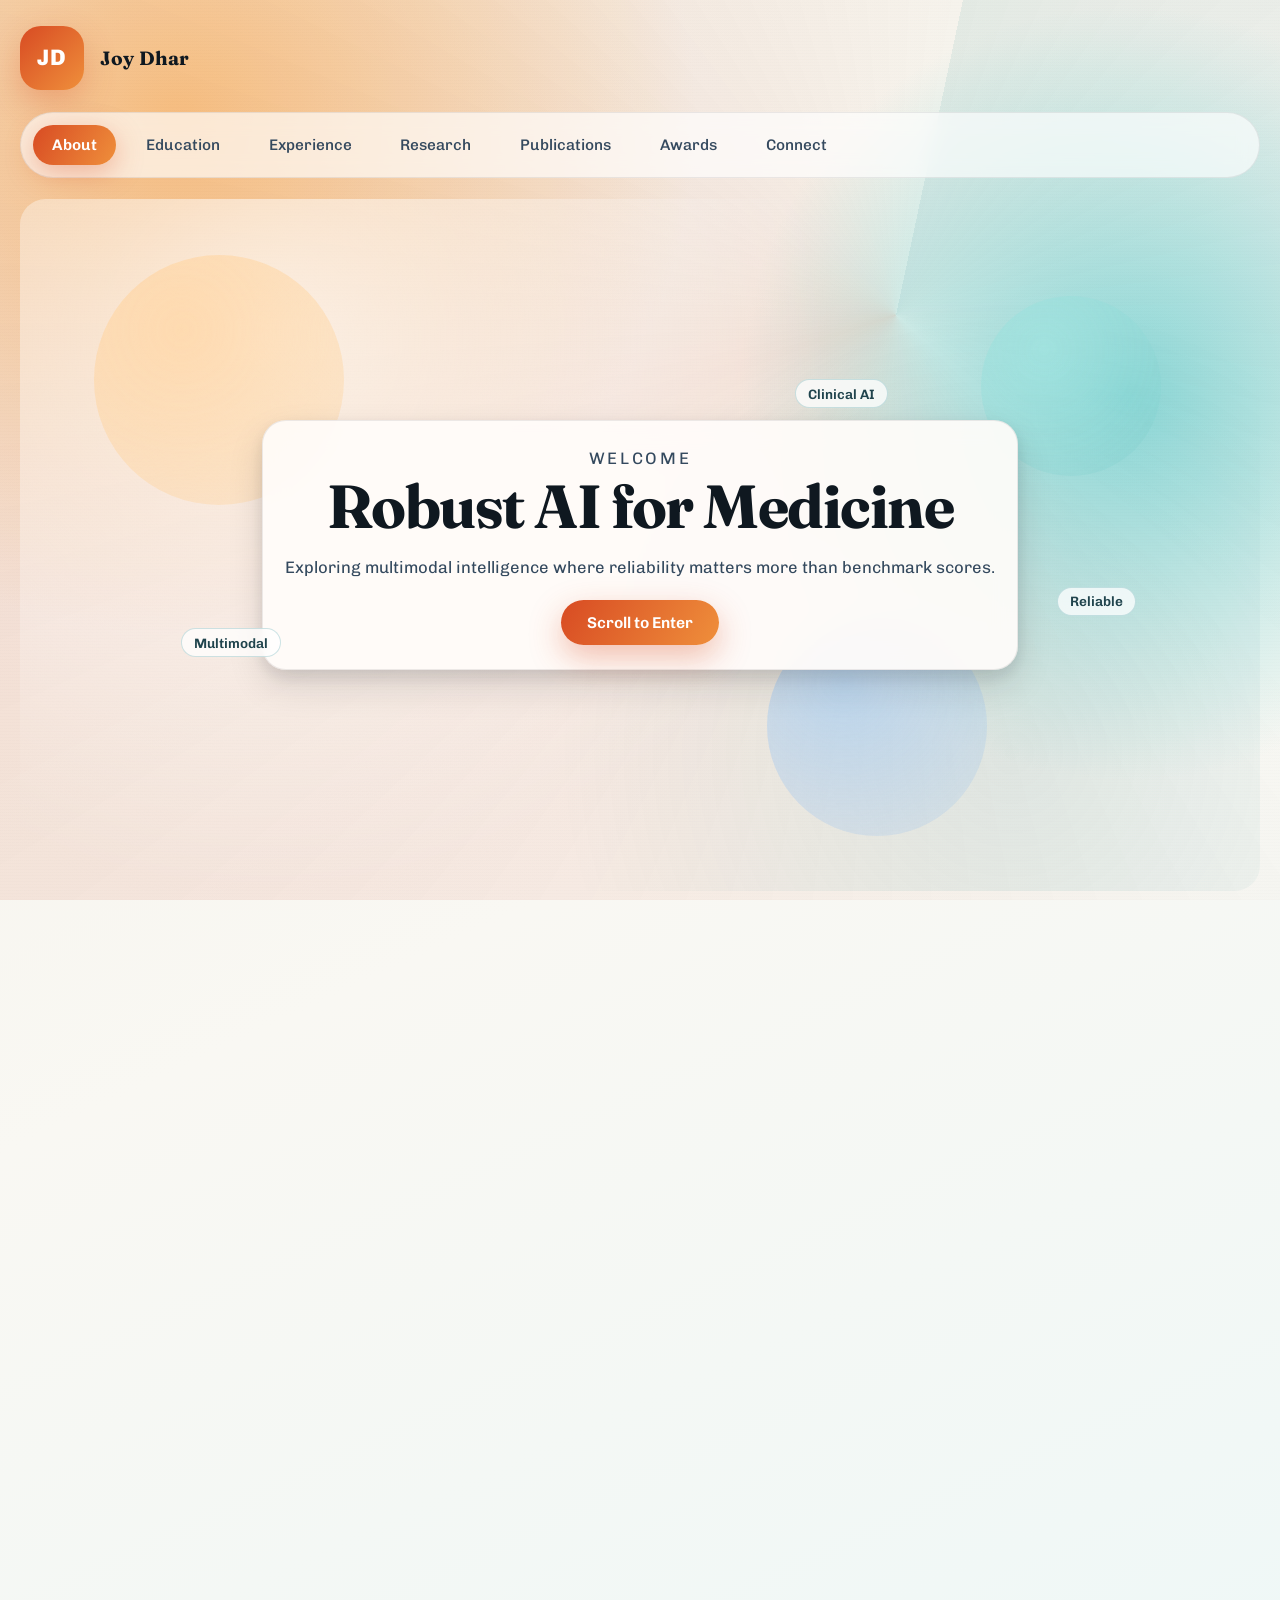
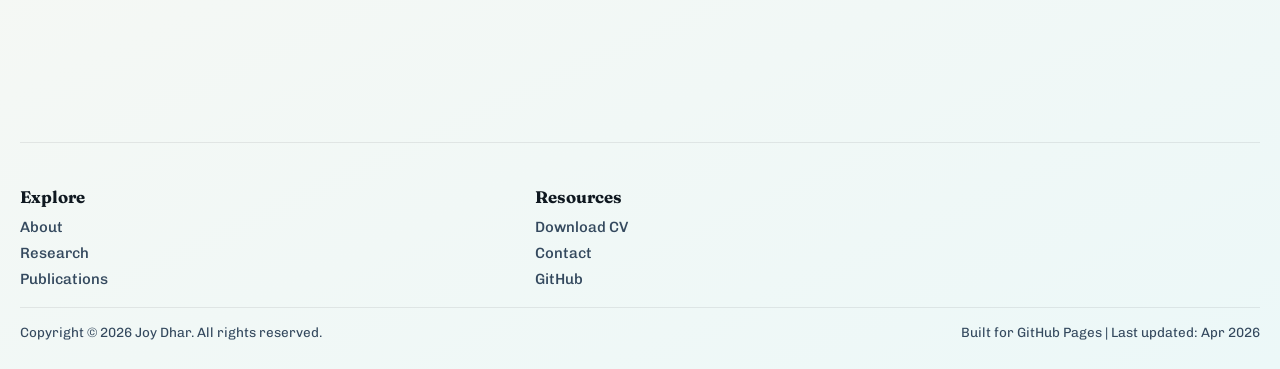
==== index.html @ f6de1988 "Add files via upload" ====
<!DOCTYPE html>
<html lang="en">
<head>
  <meta charset="UTF-8">
  <meta name="viewport" content="width=device-width, initial-scale=1.0">
  <meta name="description" content="Joy Dhar | Deep Learning Researcher and Ph.D. Scholar">
  <title>Joy Dhar | About</title>
  <link rel="preconnect" href="https://fonts.googleapis.com">
  <link rel="preconnect" href="https://fonts.gstatic.com" crossorigin>
  <link href="https://fonts.googleapis.com/css2?family=Chivo:wght@400;600;800&family=Fraunces:opsz,wght@9..144,500;9..144,700&display=swap" rel="stylesheet">
  <link rel="stylesheet" href="styles.css">
</head>
<body class="page-about">
  <div class="atmosphere"></div>
  <div class="grain-layer"></div>

  <header class="site-header">
    <a class="brand-mark" href="index.html" aria-label="Home">JD</a>
    <a class="brand-wordmark" href="index.html">Joy Dhar</a>
    <button class="menu-toggle" aria-label="Toggle navigation menu" aria-expanded="false">
      <span class="hamburger"></span>
    </button>
  </header>

  <nav class="tab-nav" aria-label="Portfolio sections">
    <a class="tab-link active" href="index.html">About</a>
    <a class="tab-link" href="education.html">Education</a>
    <a class="tab-link" href="experience.html">Experience</a>
    <a class="tab-link" href="research.html">Research</a>
    <a class="tab-link" href="publications.html">Publications</a>
    <a class="tab-link" href="awards.html">Awards</a>
    <a class="tab-link" href="connect.html">Connect</a>
  </nav>

  <main class="page-shell home-shell">
    <section class="opening-stage" id="opening-stage" aria-label="Welcome section">
      <div class="opening-surface card">
        <p class="section-label">Welcome</p>
        <h2>Robust AI for Medicine</h2>
        <p>Exploring multimodal intelligence where reliability matters more than benchmark scores.</p>
        <a class="scroll-cue" href="#home-content">Scroll to Enter</a>
      </div>

      <span class="opening-orb orb-a" aria-hidden="true"></span>
      <span class="opening-orb orb-b" aria-hidden="true"></span>
      <span class="opening-orb orb-c" aria-hidden="true"></span>
      <span class="opening-chip chip-1" aria-hidden="true">Multimodal</span>
      <span class="opening-chip chip-2" aria-hidden="true">Reliable</span>
      <span class="opening-chip chip-3" aria-hidden="true">Clinical AI</span>
    </section>

    <section id="home-content" class="home-content">
      <section class="hero card reveal">
        <p class="section-label">Profile</p>
        <h2>Building trustworthy AI where clinical reality is noisy, multimodal, and high-stakes.</h2>
        <p>
          I work on heterogeneous medical data that spans imaging, multi-omics, electronic health records,
          and temporal signals. My primary goal is to build reliable models that remain robust under distribution shift,
          adversarial noise, and data scarcity while staying computationally viable for real-world healthcare systems.
        </p>
      </section>

      <section class="grid-two reveal">
        <article class="card">
          <h3>Current Focus</h3>
          <ul>
            <li>Multimodal representation learning for medical analysis</li>
            <li>Adversarial and empirical robustness benchmarking</li>
            <li>Efficient architectures for resource-constrained deployment</li>
            <li>Self-supervised and generative design for healthcare AI</li>
          </ul>
        </article>

        <article class="card">
          <h3>Tooling</h3>
          <p><strong>Languages:</strong> Python, C/C++, Java, C#, PHP, MATLAB</p>
          <p><strong>ML Stack:</strong> TensorFlow, Keras, PyTorch, scikit-learn</p>
          <p><strong>Data Stack:</strong> NumPy, Pandas, OpenCV, SciPy</p>
          <p><strong>Workflow:</strong> Jupyter, Colab, LaTeX, VS Code, Kaggle</p>
        </article>
      </section>

      <section class="spotlight reveal">
        <article class="card">
          <p class="section-label">Research Mission</p>
          <h3>From lab-grade performance to clinically dependable AI.</h3>
          <p>
            The work emphasizes model behavior under uncertainty and practical transferability,
            so systems can move from benchmark success to resilient clinical utility.
          </p>
        </article>
      </section>
    </section>
  </main>

  <footer class="site-footer" aria-label="Site footer">
    <div class="footer-grid">
      <section class="footer-block">
        <p class="footer-title">Explore</p>
        <a href="index.html">About</a>
        <a href="research.html">Research</a>
        <a href="publications.html">Publications</a>
      </section>

      <section class="footer-block">
        <p class="footer-title">Resources</p>
        <a href="Joy_Dhar_CV.pdf" target="_blank" rel="noopener noreferrer">Download CV</a>
        <a href="connect.html">Contact</a>
        <a href="https://github.com/misti1203" target="_blank" rel="noopener noreferrer">GitHub</a>
      </section>
    </div>

    <div class="footer-meta">
      <p>Copyright &copy; <span class="current-year">2026</span> Joy Dhar. All rights reserved.</p>
      <p>Built for GitHub Pages | Last updated: Apr 2026</p>
    </div>
  </footer>

  <script src="script.js"></script>
</body>
</html>
---- styles.css ----
/* World-Class Portfolio Design System - Enhanced 2026 */

:root {
  /* Core Colors */
  --ink: #0f1820;
  --ink-soft: #34495e;
  --surface: rgba(255, 252, 250, 0.92);
  --surface-dim: rgba(255, 252, 250, 0.65);
  --line: rgba(15, 24, 32, 0.08);
  --line-accent: rgba(26, 138, 153, 0.15);
  
  /* Accent Colors */
  --accent: #d84b23;
  --accent-soft: #1a8a99;
  --accent-light: #4fa9b8;
  --accent-xsoft: #e8f4f6;
  
  /* Layout */
  --radius-lg: 1.5rem;
  --radius-md: 1.1rem;
  --radius-sm: 0.875rem;
  --radius-xs: 0.5rem;
  
  /* Shadows - Refined 3D Depth */
  --shadow-xs: 0 2px 6px rgba(15, 24, 32, 0.06);
  --shadow-sm: 0 4px 12px rgba(15, 24, 32, 0.08);
  --shadow: 0 6px 16px rgba(15, 24, 32, 0.1), 0 16px 36px rgba(15, 24, 32, 0.12);
  --shadow-md: 0 10px 28px rgba(15, 24, 32, 0.14);
  --shadow-lg: 0 16px 48px rgba(15, 24, 32, 0.16);
  --shadow-xl: 0 24px 72px rgba(15, 24, 32, 0.18);
  
  /* Max Width */
  --max: min(1240px, calc(100% - 2rem));
}

* {
  box-sizing: border-box;
}

html,
body {
  margin: 0;
  padding: 0;
  min-height: 100%;
}

body {
  font-family: "Chivo", "Segoe UI", sans-serif;
  color: var(--ink);
  overflow-x: hidden;
  position: relative;
  background: linear-gradient(155deg, #f4f0e8, #f9f8f3 45%, #ecf8f8);
  font-feature-settings: "liga" 1, "calt" 1;
  -webkit-font-smoothing: antialiased;
  -moz-osx-font-smoothing: grayscale;
}

/* Page Background Gradients */
body.page-about {
  background: radial-gradient(circle at 14% 6%, #f9c889 0%, transparent 24%),
              radial-gradient(circle at 88% 20%, #8ed9d8 0%, transparent 20%),
              linear-gradient(155deg, #f4f0e8, #f9f8f3 45%, #ecf8f8);
}

body.page-education {
  background: radial-gradient(circle at 15% 6%, #f6d8aa 0%, transparent 20%),
              radial-gradient(circle at 84% 24%, #9fd8f2 0%, transparent 22%),
              linear-gradient(155deg, #f5f1e8, #f8fafc 46%, #edf4ff);
}

body.page-experience {
  background: radial-gradient(circle at 12% 10%, #f7c88f 0%, transparent 21%),
              radial-gradient(circle at 85% 20%, #acd7ba 0%, transparent 22%),
              linear-gradient(150deg, #f7f1e9, #f8faf3 44%, #ebf7ef);
}

body.page-research {
  background: radial-gradient(circle at 18% 7%, #f6bf87 0%, transparent 24%),
              radial-gradient(circle at 90% 15%, #95d7c0 0%, transparent 20%),
              linear-gradient(150deg, #f6efe7, #f4faf3 45%, #e9f6f0);
}

body.page-publications {
  background: radial-gradient(circle at 12% 8%, #f7c99d 0%, transparent 21%),
              radial-gradient(circle at 82% 18%, #9bc8ec 0%, transparent 23%),
              linear-gradient(150deg, #f7f1e8, #f6f9fb 45%, #eaf2fb);
}

body.page-awards {
  background: radial-gradient(circle at 16% 10%, #ffca88 0%, transparent 22%),
              radial-gradient(circle at 88% 16%, #a4d0ef 0%, transparent 20%),
              linear-gradient(155deg, #f8f0e5, #f9f8ee 48%, #edf4fb);
}

body.page-connect {
  background: radial-gradient(circle at 14% 9%, #f7cb9f 0%, transparent 22%),
              radial-gradient(circle at 88% 20%, #99d8d2 0%, transparent 20%),
              linear-gradient(155deg, #f7efe8, #f7f8f2 45%, #ebf8f5);
}

/* Background Layers */
.atmosphere,
.grain-layer {
  position: fixed;
  inset: 0;
  pointer-events: none;
}

.atmosphere {
  background: conic-gradient(from 12deg at 70% 35%, rgba(47, 141, 149, 0.09), transparent, rgba(216, 75, 35, 0.12), transparent);
  animation: drift 14s ease-in-out infinite alternate;
}

.grain-layer {
  opacity: 0.22;
  background-image: repeating-linear-gradient(0deg, rgba(24, 35, 40, 0.03) 0, rgba(24, 35, 40, 0.03) 1px, transparent 1px, transparent 3px);
}

/* Progress Indicator */
.progress-rail {
  position: fixed;
  left: 0;
  top: 0;
  width: 100%;
  height: 4px;
  z-index: 30;
  background: rgba(255, 255, 255, 0.2);
  backdrop-filter: blur(4px);
}

.progress-fill {
  width: 0;
  height: 100%;
  background: linear-gradient(90deg, #d84b23, #ef8f3b, #2f8d95);
  box-shadow: 0 0 16px rgba(216, 75, 35, 0.5);
  transition: width 120ms linear;
}

/* Layout Container */
.site-header,
.tab-nav,
.page-shell,
.site-footer {
  width: var(--max);
  margin-inline: auto;
  position: relative;
  z-index: 1;
}

/* Header */
.site-header {
  display: flex;
  align-items: center;
  gap: 1rem;
  padding-top: 1.6rem;
}

.brand-mark {
  width: 64px;
  height: 64px;
  border-radius: 1.3rem;
  display: inline-grid;
  place-items: center;
  text-decoration: none;
  font-weight: 800;
  letter-spacing: 0.04em;
  color: #fff;
  background: linear-gradient(135deg, #d84b23, #ef8f3b);
  box-shadow: 0 12px 32px rgba(216, 75, 35, 0.3);
  transition: all 320ms cubic-bezier(0.23, 1, 0.320, 1);
  font-size: 1.4rem;
  flex-shrink: 0;
}

.brand-mark:hover,
.brand-mark:focus {
  transform: translateY(-3px);
  box-shadow: 0 20px 52px rgba(216, 75, 35, 0.4);
}

.brand-wordmark {
  text-decoration: none;
  font-family: "Fraunces", Georgia, serif;
  font-weight: 700;
  font-size: 1.2rem;
  color: var(--ink);
  letter-spacing: 0.01em;
  transition: color 240ms ease;
}

.brand-wordmark:hover,
.brand-wordmark:focus {
  color: var(--accent);
}

.header-kicker {
  margin-left: auto;
  text-transform: uppercase;
  letter-spacing: 0.13em;
  font-size: 0.68rem;
  color: var(--ink-soft);
  opacity: 0.8;
}

/* Menu Toggle Button */
.menu-toggle {
  display: none;
  flex-direction: column;
  gap: 5px;
  background: none;
  border: none;
  cursor: pointer;
  padding: 0.5rem;
  margin-left: auto;
  align-items: center;
}

.hamburger {
  width: 26px;
  height: 2px;
  background: var(--ink);
  border-radius: 2px;
  transition: all 280ms cubic-bezier(0.23, 1, 0.320, 1);
  display: block;
}

.hamburger::before,
.hamburger::after {
  content: "";
  width: 26px;
  height: 2px;
  background: var(--ink);
  border-radius: 2px;
  display: block;
  transition: all 280ms cubic-bezier(0.23, 1, 0.320, 1);
}

.menu-toggle:hover .hamburger,
.menu-toggle:hover .hamburger::before,
.menu-toggle:hover .hamburger::after {
  background: var(--accent);
}

/* Menu toggle active state */
.menu-toggle.active .hamburger {
  background: transparent;
}

.menu-toggle.active .hamburger::before {
  transform: translateY(7px) rotate(45deg);
}

.menu-toggle.active .hamburger::after {
  transform: translateY(-7px) rotate(-45deg);
}

/* Typography Hierarchy */
.eyebrow,
.section-label {
  text-transform: uppercase;
  letter-spacing: 0.16em;
  font-size: 0.7rem;
  color: var(--accent-soft);
  margin: 0 0 0.65rem;
  font-weight: 700;
}

h1,
h2,
h3 {
  font-family: "Fraunces", Georgia, serif;
  margin-top: 0;
  font-weight: 700;
}

h1 {
  margin-bottom: 0.55rem;
  font-size: clamp(2.4rem, 5.2vw, 4rem);
  line-height: 1.12;
  letter-spacing: -0.025em;
}

h2 {
  margin-bottom: 0.65rem;
}

h3 {
  font-size: clamp(1.25rem, 1.9vw, 1.55rem);
  margin-bottom: 0.5rem;
  line-height: 1.3;
}

/* Navigation */
.tab-nav {
  margin-top: 1.4rem;
  padding: 0.75rem;
  display: flex;
  flex-wrap: wrap;
  gap: 0.65rem;
  border: 1px solid var(--line);
  border-radius: 999px;
  backdrop-filter: blur(10px);
  background: rgba(255, 255, 255, 0.65);
  transition: all 280ms cubic-bezier(0.23, 1, 0.320, 1);
}

.tab-link {
  text-decoration: none;
  border-radius: 999px;
  color: var(--ink-soft);
  padding: 0.7rem 1.2rem;
  font-size: 0.96rem;
  font-weight: 500;
  transition: all 280ms cubic-bezier(0.23, 1, 0.320, 1);
}

.tab-link:hover {
  background: rgba(26, 138, 153, 0.1);
  color: var(--ink);
}

.tab-link:focus {
  outline: 2px solid var(--accent);
  outline-offset: 2px;
}

.tab-link.active {
  color: #fff;
  background: linear-gradient(120deg, #d84b23, #ef8f3b);
  box-shadow: 0 8px 28px rgba(216, 75, 35, 0.35);
  font-weight: 600;
}

/* Dropdown Navigation */
.tab-nav.dropdown-open {
  position: fixed;
  top: 90px;
  left: 0;
  right: 0;
  margin-top: 0;
  width: 100%;
  border-radius: 0;
  flex-direction: column;
  gap: 0.3rem;
  padding: 0.5rem;
  border: none;
  border-bottom: 1px solid var(--line);
  background: rgba(255, 252, 250, 0.98);
  backdrop-filter: blur(12px);
  box-shadow: var(--shadow-md);
  z-index: 20;
}

.tab-nav.dropdown-open .tab-link {
  padding: 0.85rem 1.2rem;
  width: 100%;
  text-align: left;
  border-radius: var(--radius-sm);
}

/* Page Layout */
.page-shell {
  margin-top: 1.3rem;
  margin-bottom: 1.4rem;
  display: grid;
  gap: 1.2rem;
}

.home-shell {
  gap: 1.4rem;
}

/* Opening Section */
.opening-stage {
  position: relative;
  min-height: calc(100vh - 13rem);
  display: grid;
  place-items: center;
  overflow: hidden;
  border-radius: 1.6rem;
}

.opening-stage::before {
  content: "";
  position: absolute;
  inset: 0;
  background: radial-gradient(circle at 20% 20%, rgba(255, 255, 255, 0.7), transparent 50%),
              radial-gradient(circle at 80% 80%, rgba(47, 141, 149, 0.12), transparent 40%);
  pointer-events: none;
}

.opening-surface {
  position: relative;
  text-align: center;
  max-width: 56rem;
  padding: 2rem 1.8rem;
  backdrop-filter: blur(12px);
  z-index: 2;
}

.opening-surface h2 {
  font-size: clamp(2.4rem, 6vw, 3.8rem);
  margin-bottom: 0.8rem;
  font-weight: 700;
  letter-spacing: -0.025em;
  line-height: 1.12;
}

.opening-surface p {
  font-size: clamp(1rem, 1.3vw, 1.15rem);
  color: var(--ink-soft);
  margin: 0;
}

.scroll-cue {
  display: inline-block;
  margin-top: 1.2rem;
  text-decoration: none;
  color: #fff;
  font-weight: 600;
  font-size: 0.98rem;
  background: linear-gradient(120deg, #d84b23, #ef8f3b);
  border-radius: 999px;
  padding: 0.8rem 1.6rem;
  box-shadow: 0 12px 32px rgba(216, 75, 35, 0.35);
  transition: all 320ms cubic-bezier(0.23, 1, 0.320, 1);
}

.scroll-cue:hover,
.scroll-cue:focus {
  transform: translateY(-4px);
  box-shadow: 0 18px 48px rgba(216, 75, 35, 0.45);
}

/* Orbs & Decorative Elements */
.opening-orb {
  position: absolute;
  border-radius: 50%;
  filter: blur(0.3px);
  opacity: 0.85;
  pointer-events: none;
}

.orb-a {
  width: 250px;
  height: 250px;
  background: radial-gradient(circle at 35% 30%, rgba(255, 214, 165, 0.92), rgba(255, 196, 110, 0.2));
  left: 6%;
  top: 8%;
  animation: floatA 7s ease-in-out infinite alternate;
}

.orb-b {
  width: 180px;
  height: 180px;
  background: radial-gradient(circle at 35% 30%, rgba(160, 228, 224, 0.84), rgba(69, 173, 172, 0.15));
  right: 8%;
  top: 14%;
  animation: floatB 8s ease-in-out infinite alternate;
}

.orb-c {
  width: 220px;
  height: 220px;
  background: radial-gradient(circle at 35% 30%, rgba(173, 207, 239, 0.9), rgba(133, 175, 231, 0.14));
  right: 22%;
  bottom: 8%;
  animation: floatC 9s ease-in-out infinite alternate;
}

.opening-chip {
  position: absolute;
  font-size: 0.85rem;
  font-weight: 600;
  color: #20444d;
  background: rgba(255, 255, 255, 0.75);
  border: 1px solid rgba(47, 141, 149, 0.24);
  border-radius: 999px;
  padding: 0.35rem 0.75rem;
  backdrop-filter: blur(6px);
  z-index: 2;
}

.chip-1 {
  left: 13%;
  top: 62%;
  animation: driftChip 5s ease-in-out infinite alternate;
}

.chip-2 {
  right: 10%;
  top: 56%;
  animation: driftChip 6.2s ease-in-out infinite alternate;
}

.chip-3 {
  right: 30%;
  top: 26%;
  animation: driftChip 5.7s ease-in-out infinite alternate;
}

.home-content {
  display: grid;
  gap: 1.2rem;
}

body.home-entered .opening-stage {
  box-shadow: inset 0 0 0 1px rgba(47, 141, 149, 0.15);
}

/* Cards */
.card {
  background: var(--surface);
  border: 1px solid var(--line);
  border-radius: var(--radius-lg);
  box-shadow: var(--shadow);
  padding: 1.5rem 1.4rem;
  transition: all 320ms cubic-bezier(0.23, 1, 0.320, 1);
}

.card:hover {
  transform: translateY(-6px);
  border-color: var(--line-accent);
  box-shadow: var(--shadow-xl);
}

.card:focus-within {
  outline: 2px solid var(--accent);
  outline-offset: -1px;
}

/* Hero Card */
.hero {
  padding: 1.8rem 1.6rem;
}

.hero h2 {
  font-size: clamp(1.65rem, 3vw, 2.5rem);
  margin-bottom: 0.8rem;
  font-weight: 700;
  letter-spacing: -0.02em;
  line-height: 1.25;
}

.hero p,
.card p,
.card li {
  color: var(--ink-soft);
  line-height: 1.65;
  font-weight: 400;
}

/* Grid Layouts */
.grid-two,
.grid-three {
  display: grid;
  gap: 1.3rem;
}

.grid-two {
  grid-template-columns: repeat(2, minmax(0, 1fr));
}

.grid-three {
  grid-template-columns: repeat(3, minmax(0, 1fr));
}

ul {
  margin: 0;
  padding-left: 1.4rem;
}

ul li {
  margin-bottom: 0.5rem;
}

/* Timeline */
.timeline {
  position: relative;
  display: grid;
  gap: 1rem;
  padding-left: 1.6rem;
}

.timeline::before {
  content: "";
  position: absolute;
  left: 0.45rem;
  top: 0;
  bottom: 0;
  width: 2px;
  background: linear-gradient(var(--accent), var(--accent-soft));
}

.timeline-item {
  position: relative;
}

.timeline-item::before {
  content: "";
  position: absolute;
  left: -1.1rem;
  top: 1.3rem;
  width: 0.65rem;
  height: 0.65rem;
  border-radius: 50%;
  background: var(--accent);
  box-shadow: 0 0 0 5px rgba(216, 75, 35, 0.2);
  transition: all 240ms ease;
}

.timeline-item:hover::before {
  box-shadow: 0 0 0 8px rgba(216, 75, 35, 0.15), 0 4px 12px rgba(216, 75, 35, 0.3);
}

/* Meta Information */
.meta {
  margin: 0 0 0.5rem;
  font-weight: 600;
  font-size: 0.9rem;
  color: var(--accent-soft);
}

/* Publications */
.publication-list {
  margin: 0;
  padding-left: 1.3rem;
}

.publication-list li {
  margin-bottom: 0.75rem;
  padding: 0.85rem 1rem;
  border: 1px solid var(--line);
  border-radius: var(--radius-sm);
  background: rgba(255, 255, 255, 0.65);
  transition: all 240ms ease;
}

.publication-list li:hover {
  background: var(--surface);
  border-color: var(--line-accent);
  box-shadow: var(--shadow-sm);
}

/* Publication Grid */
.publication-grid {
  display: grid;
  gap: 1.3rem;
  grid-template-columns: repeat(2, minmax(0, 1fr));
}

.publication-card {
  position: relative;
  overflow: hidden;
  padding: 1.6rem 1.5rem;
}

.publication-card::before {
  content: "";
  position: absolute;
  inset: 0;
  background: linear-gradient(135deg, rgba(26, 138, 153, 0.06), rgba(216, 75, 35, 0.03));
  opacity: 0;
  transition: opacity 320ms ease;
  pointer-events: none;
}

.publication-card:hover::before {
  opacity: 1;
}

.publication-card h3 {
  margin-bottom: 0.7rem;
  position: relative;
  z-index: 1;
  font-size: clamp(1.15rem, 1.7vw, 1.4rem);
  line-height: 1.35;
}

.publication-card .meta {
  position: relative;
  z-index: 1;
}

/* Chips/Tags */
.action-row {
  display: flex;
  flex-wrap: wrap;
  gap: 0.65rem;
  margin-top: 1rem;
  position: relative;
  z-index: 1;
}

.chip {
  text-decoration: none;
  border: 1.3px solid rgba(26, 138, 153, 0.22);
  color: var(--accent-soft);
  font-size: 0.83rem;
  font-weight: 600;
  padding: 0.45rem 0.9rem;
  border-radius: 999px;
  background: rgba(232, 244, 246, 0.6);
  transition: all 240ms cubic-bezier(0.23, 1, 0.320, 1);
}

.chip:hover,
.chip:focus {
  background: var(--accent-soft);
  color: #fff;
  border-color: var(--accent-soft);
  transform: translateY(-3px);
  box-shadow: 0 8px 20px rgba(26, 138, 153, 0.3);
}

/* Visualization Card */
.viz-card h3 {
  margin-bottom: 1rem;
}

.signal-grid {
  display: grid;
  gap: 1rem;
}

.signal-item {
  display: grid;
  gap: 0.5rem;
}

.signal-item span {
  font-size: 0.92rem;
  font-weight: 500;
  color: var(--ink-soft);
}

.meter {
  position: relative;
  height: 14px;
  border-radius: 999px;
  background: rgba(24, 35, 40, 0.08);
  overflow: hidden;
  border: 1px solid rgba(26, 138, 153, 0.1);
}

.meter i {
  position: absolute;
  left: 0;
  top: 0;
  bottom: 0;
  width: var(--value);
  border-radius: inherit;
  background: linear-gradient(90deg, #d84b23, #ef8f3b, #2f8d95);
  animation: growBar 1200ms cubic-bezier(0.34, 1.56, 0.64, 1) forwards;
  box-shadow: 0 0 12px rgba(216, 75, 35, 0.3);
}

/* Floating Dots */
.float-dot {
  position: fixed;
  z-index: 0;
  width: 8px;
  height: 8px;
  border-radius: 50%;
  background: rgba(47, 141, 149, 0.24);
  pointer-events: none;
  animation: driftDot var(--dur) ease-in-out infinite alternate;
  box-shadow: 0 0 8px rgba(47, 141, 149, 0.15);
}

/* KPI Cards */
.kpi {
  display: grid;
  gap: 0.4rem;
}

.kpi strong {
  font-size: 1.85rem;
  font-family: "Fraunces", Georgia, serif;
  color: var(--accent);
  font-weight: 700;
}

.kpi span {
  font-size: 0.88rem;
  color: var(--ink-soft);
  line-height: 1.4;
}

/* Links */
a {
  color: var(--accent-soft);
  transition: color 200ms ease;
}

a:hover {
  color: var(--accent);
}

/* Footer */
.site-footer {
  margin-top: 2rem;
  padding: 1.6rem 0 1.8rem;
  color: var(--ink-soft);
  font-size: 0.93rem;
  border-top: 1px solid var(--line);
}

.footer-grid {
  display: grid;
  grid-template-columns: 1.4fr 1fr 1fr;
  gap: 1.5rem;
  padding: 1rem 0 1.2rem;
}

.footer-block {
  display: grid;
  align-content: start;
  gap: 0.5rem;
}

.footer-title {
  margin: 0 0 0.25rem;
  font-family: "Fraunces", Georgia, serif;
  font-size: 1.05rem;
  font-weight: 700;
  color: var(--ink);
}

.footer-block p {
  margin: 0;
  line-height: 1.5;
}

.footer-block a {
  color: var(--ink-soft);
  text-decoration: none;
  width: fit-content;
  font-weight: 500;
  transition: color 220ms ease;
}

.footer-block a:hover {
  color: var(--accent);
}

.footer-meta {
  border-top: 1px solid var(--line);
  padding-top: 1rem;
  display: flex;
  justify-content: space-between;
  gap: 1rem;
  flex-wrap: wrap;
}

.footer-meta p {
  margin: 0;
  font-size: 0.84rem;
  color: var(--ink-soft);
}

/* Animations */
.reveal {
  opacity: 0;
  transform: translateY(24px) scale(0.97);
}

.reveal.in-view {
  animation: revealIn 700ms cubic-bezier(0.16, 1, 0.3, 1) forwards;
}

@keyframes revealIn {
  to {
    opacity: 1;
    transform: translateY(0) scale(1);
  }
}

@keyframes drift {
  from {
    transform: translateY(0) scale(1);
  }
  to {
    transform: translateY(-18px) scale(1.06);
  }
}

@keyframes growBar {
  from {
    width: 0;
  }
  to {
    width: var(--value);
  }
}

@keyframes driftDot {
  from {
    transform: translateY(0) scale(1);
  }
  to {
    transform: translateY(-20px) scale(1.25);
  }
}

@keyframes floatA {
  from {
    transform: translateY(0) translateX(0);
  }
  to {
    transform: translateY(-20px) translateX(16px);
  }
}

@keyframes floatB {
  from {
    transform: translateY(0) translateX(0);
  }
  to {
    transform: translateY(16px) translateX(-14px);
  }
}

@keyframes floatC {
  from {
    transform: translateY(0) translateX(0);
  }
  to {
    transform: translateY(-14px) translateX(12px);
  }
}

@keyframes driftChip {
  from {
    transform: translateY(0);
  }
  to {
    transform: translateY(-10px);
  }
}

/* Responsive Design */
@media (max-width: 900px) {
  .site-header {
    padding-top: 1.2rem;
    gap: 0.8rem;
  }

  .brand-mark {
    width: 56px;
    height: 56px;
    font-size: 1.2rem;
  }

  .grid-two,
  .grid-three {
    grid-template-columns: 1fr;
  }

  .opening-stage {
    min-height: calc(85vh - 9rem);
  }

  .opening-chip {
    font-size: 0.78rem;
  }

  .publication-grid {
    grid-template-columns: 1fr;
  }

  .footer-grid {
    grid-template-columns: 1fr 1fr;
    gap: 1.2rem;
  }

  .tab-nav {
    border-radius: 1.2rem;
  }

  /* Show hamburger menu on mobile */
  .menu-toggle {
    display: flex;
  }

  .footer-meta {
    flex-direction: column;
    align-items: flex-start;
    gap: 0.8rem;
  }
}

@media (max-width: 560px) {
  .site-header {
    padding-top: 1rem;
    gap: 0.6rem;
  }

  .brand-mark {
    width: 52px;
    height: 52px;
    font-size: 1.1rem;
    border-radius: 1rem;
  }

  .brand-wordmark {
    font-size: 1rem;
  }

  .header-kicker {
    display: none;
  }

  .tab-link {
    flex: 1 1 calc(50% - 0.35rem);
    text-align: center;
    padding: 0.6rem 0.8rem;
    font-size: 0.9rem;
  }

  .tab-nav {
    padding: 0.55rem;
    gap: 0.45rem;
  }

  .footer-grid {
    grid-template-columns: 1fr;
    gap: 1rem;
  }

  .footer-meta {
    flex-direction: column;
    align-items: flex-start;
  }

  .opening-surface {
    margin-inline: 0.2rem;
    padding: 1.6rem 1.2rem;
  }

  .opening-surface h2 {
    margin-bottom: 0.6rem;
  }

  .chip-1,
  .chip-2,
  .chip-3 {
    display: none;
  }

  .card {
    padding: 1.2rem 1rem;
  }

  .hero {
    padding: 1.4rem 1.2rem;
  }

  h1 {
    font-size: clamp(1.8rem, 4.5vw, 2.4rem);
  }

  h3 {
    font-size: clamp(1.05rem, 1.5vw, 1.25rem);
  }
}

/* Accessibility */
@media (prefers-reduced-motion: reduce) {
  *,
  *::before,
  *::after {
    animation: none !important;
    transition: none !important;
    scroll-behavior: auto !important;
  }

  .reveal {
    opacity: 1;
    transform: none;
  }
}

/* Focus Visible for Keyboard Navigation */
*:focus-visible {
  outline: 2px solid var(--accent);
  outline-offset: 2px;
}

button:focus-visible,
a:focus-visible {
  outline: 2px dashed var(--accent);
  outline-offset: 3px;
}

/* Print Styles */
@media print {
  .progress-rail,
  .atmosphere,
  .grain-layer,
  .opening-orb,
  .opening-chip,
  .float-dot {
    display: none !important;
  }

  body {
    background: white;
  }

  .card {
    box-shadow: none;
    border: 1px solid #ddd;
  }
}
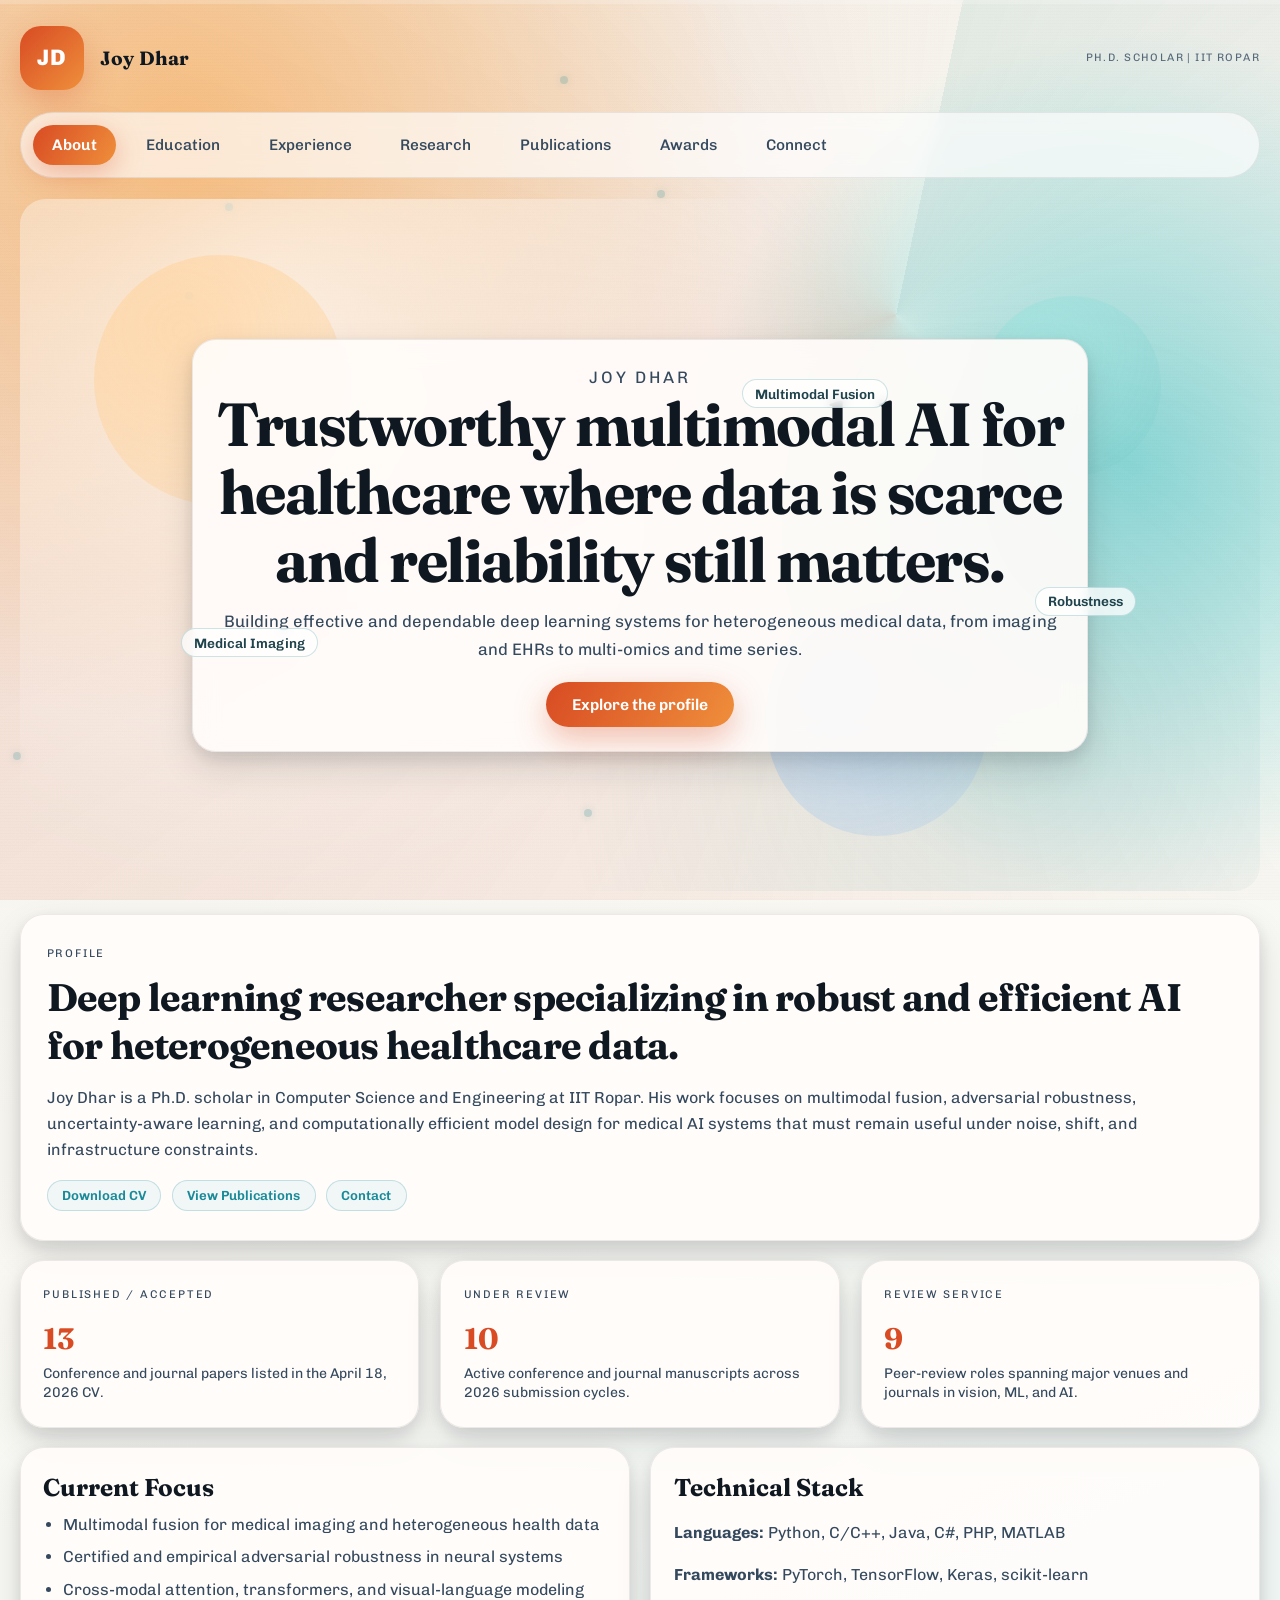
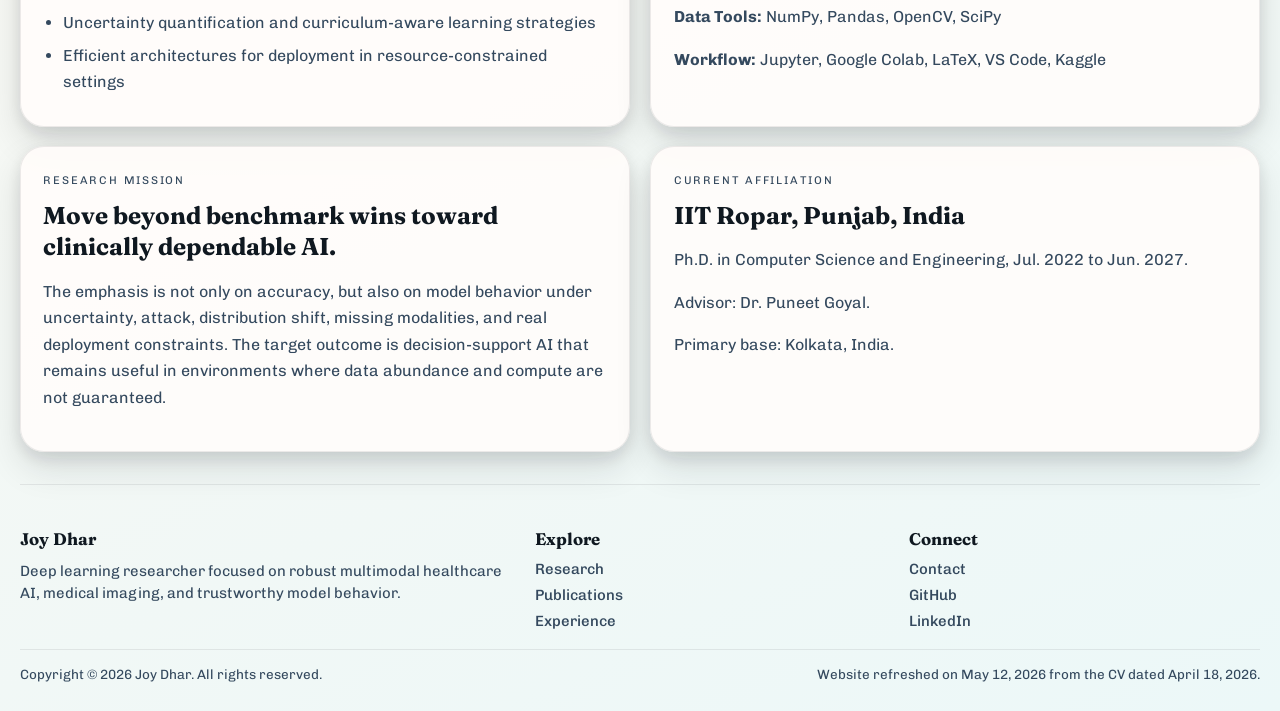
==== commit b34d56e5: "Upgraded" ====
--- a/index.html
+++ b/index.html
@@ -3,7 +3,7 @@
 <head>
   <meta charset="UTF-8">
   <meta name="viewport" content="width=device-width, initial-scale=1.0">
-  <meta name="description" content="Joy Dhar | Deep Learning Researcher and Ph.D. Scholar">
+  <meta name="description" content="Joy Dhar | Deep learning researcher working on trustworthy multimodal AI for healthcare at IIT Ropar.">
   <title>Joy Dhar | About</title>
   <link rel="preconnect" href="https://fonts.googleapis.com">
   <link rel="preconnect" href="https://fonts.gstatic.com" crossorigin>
@@ -17,6 +17,7 @@
   <header class="site-header">
     <a class="brand-mark" href="index.html" aria-label="Home">JD</a>
     <a class="brand-wordmark" href="index.html">Joy Dhar</a>
+    <p class="header-kicker">Ph.D. Scholar | IIT Ropar</p>
     <button class="menu-toggle" aria-label="Toggle navigation menu" aria-expanded="false">
       <span class="hamburger"></span>
     </button>
@@ -35,59 +36,92 @@
   <main class="page-shell home-shell">
     <section class="opening-stage" id="opening-stage" aria-label="Welcome section">
       <div class="opening-surface card">
-        <p class="section-label">Welcome</p>
-        <h2>Robust AI for Medicine</h2>
-        <p>Exploring multimodal intelligence where reliability matters more than benchmark scores.</p>
-        <a class="scroll-cue" href="#home-content">Scroll to Enter</a>
+        <p class="section-label">Joy Dhar</p>
+        <h2>Trustworthy multimodal AI for healthcare where data is scarce and reliability still matters.</h2>
+        <p>Building effective and dependable deep learning systems for heterogeneous medical data, from imaging and EHRs to multi-omics and time series.</p>
+        <a class="scroll-cue" href="#home-content">Explore the profile</a>
       </div>
 
       <span class="opening-orb orb-a" aria-hidden="true"></span>
       <span class="opening-orb orb-b" aria-hidden="true"></span>
       <span class="opening-orb orb-c" aria-hidden="true"></span>
-      <span class="opening-chip chip-1" aria-hidden="true">Multimodal</span>
-      <span class="opening-chip chip-2" aria-hidden="true">Reliable</span>
-      <span class="opening-chip chip-3" aria-hidden="true">Clinical AI</span>
+      <span class="opening-chip chip-1" aria-hidden="true">Medical Imaging</span>
+      <span class="opening-chip chip-2" aria-hidden="true">Robustness</span>
+      <span class="opening-chip chip-3" aria-hidden="true">Multimodal Fusion</span>
     </section>
 
     <section id="home-content" class="home-content">
       <section class="hero card reveal">
         <p class="section-label">Profile</p>
-        <h2>Building trustworthy AI where clinical reality is noisy, multimodal, and high-stakes.</h2>
+        <h2>Deep learning researcher specializing in robust and efficient AI for heterogeneous healthcare data.</h2>
         <p>
-          I work on heterogeneous medical data that spans imaging, multi-omics, electronic health records,
-          and temporal signals. My primary goal is to build reliable models that remain robust under distribution shift,
-          adversarial noise, and data scarcity while staying computationally viable for real-world healthcare systems.
+          Joy Dhar is a Ph.D. scholar in Computer Science and Engineering at IIT Ropar. His work focuses on multimodal fusion,
+          adversarial robustness, uncertainty-aware learning, and computationally efficient model design for medical AI systems
+          that must remain useful under noise, shift, and infrastructure constraints.
         </p>
+        <div class="action-row hero-actions">
+          <a class="chip" href="Joy_Dhar_CV.pdf" target="_blank" rel="noopener noreferrer">Download CV</a>
+          <a class="chip" href="publications.html">View Publications</a>
+          <a class="chip" href="connect.html">Contact</a>
+        </div>
+      </section>
+
+      <section class="grid-three reveal">
+        <article class="card kpi">
+          <p class="section-label">Published / Accepted</p>
+          <strong>13</strong>
+          <span>Conference and journal papers listed in the April 18, 2026 CV.</span>
+        </article>
+        <article class="card kpi">
+          <p class="section-label">Under Review</p>
+          <strong>10</strong>
+          <span>Active conference and journal manuscripts across 2026 submission cycles.</span>
+        </article>
+        <article class="card kpi">
+          <p class="section-label">Review Service</p>
+          <strong>9</strong>
+          <span>Peer-review roles spanning major venues and journals in vision, ML, and AI.</span>
+        </article>
       </section>
 
       <section class="grid-two reveal">
         <article class="card">
           <h3>Current Focus</h3>
-          <ul>
-            <li>Multimodal representation learning for medical analysis</li>
-            <li>Adversarial and empirical robustness benchmarking</li>
-            <li>Efficient architectures for resource-constrained deployment</li>
-            <li>Self-supervised and generative design for healthcare AI</li>
+          <ul class="list-tight">
+            <li>Multimodal fusion for medical imaging and heterogeneous health data</li>
+            <li>Certified and empirical adversarial robustness in neural systems</li>
+            <li>Cross-modal attention, transformers, and visual-language modeling</li>
+            <li>Uncertainty quantification and curriculum-aware learning strategies</li>
+            <li>Efficient architectures for deployment in resource-constrained settings</li>
           </ul>
         </article>
 
         <article class="card">
-          <h3>Tooling</h3>
+          <h3>Technical Stack</h3>
           <p><strong>Languages:</strong> Python, C/C++, Java, C#, PHP, MATLAB</p>
-          <p><strong>ML Stack:</strong> TensorFlow, Keras, PyTorch, scikit-learn</p>
-          <p><strong>Data Stack:</strong> NumPy, Pandas, OpenCV, SciPy</p>
-          <p><strong>Workflow:</strong> Jupyter, Colab, LaTeX, VS Code, Kaggle</p>
+          <p><strong>Frameworks:</strong> PyTorch, TensorFlow, Keras, scikit-learn</p>
+          <p><strong>Data Tools:</strong> NumPy, Pandas, OpenCV, SciPy</p>
+          <p><strong>Workflow:</strong> Jupyter, Google Colab, LaTeX, VS Code, Kaggle</p>
         </article>
       </section>
 
-      <section class="spotlight reveal">
+      <section class="grid-two reveal">
         <article class="card">
           <p class="section-label">Research Mission</p>
-          <h3>From lab-grade performance to clinically dependable AI.</h3>
+          <h3>Move beyond benchmark wins toward clinically dependable AI.</h3>
           <p>
-            The work emphasizes model behavior under uncertainty and practical transferability,
-            so systems can move from benchmark success to resilient clinical utility.
+            The emphasis is not only on accuracy, but also on model behavior under uncertainty, attack, distribution shift,
+            missing modalities, and real deployment constraints. The target outcome is decision-support AI that remains useful
+            in environments where data abundance and compute are not guaranteed.
           </p>
+        </article>
+
+        <article class="card">
+          <p class="section-label">Current Affiliation</p>
+          <h3>IIT Ropar, Punjab, India</h3>
+          <p>Ph.D. in Computer Science and Engineering, Jul. 2022 to Jun. 2027.</p>
+          <p>Advisor: Dr. Puneet Goyal.</p>
+          <p>Primary base: Kolkata, India.</p>
         </article>
       </section>
     </section>
@@ -96,23 +130,28 @@
   <footer class="site-footer" aria-label="Site footer">
     <div class="footer-grid">
       <section class="footer-block">
-        <p class="footer-title">Explore</p>
-        <a href="index.html">About</a>
-        <a href="research.html">Research</a>
-        <a href="publications.html">Publications</a>
+        <p class="footer-title">Joy Dhar</p>
+        <p>Deep learning researcher focused on robust multimodal healthcare AI, medical imaging, and trustworthy model behavior.</p>
       </section>
 
       <section class="footer-block">
-        <p class="footer-title">Resources</p>
-        <a href="Joy_Dhar_CV.pdf" target="_blank" rel="noopener noreferrer">Download CV</a>
+        <p class="footer-title">Explore</p>
+        <a href="research.html">Research</a>
+        <a href="publications.html">Publications</a>
+        <a href="experience.html">Experience</a>
+      </section>
+
+      <section class="footer-block">
+        <p class="footer-title">Connect</p>
         <a href="connect.html">Contact</a>
         <a href="https://github.com/misti1203" target="_blank" rel="noopener noreferrer">GitHub</a>
+        <a href="https://www.linkedin.com/in/joy-dhar-42930a248" target="_blank" rel="noopener noreferrer">LinkedIn</a>
       </section>
     </div>
 
     <div class="footer-meta">
       <p>Copyright &copy; <span class="current-year">2026</span> Joy Dhar. All rights reserved.</p>
-      <p>Built for GitHub Pages | Last updated: Apr 2026</p>
+      <p>Website refreshed on May 12, 2026 from the CV dated April 18, 2026.</p>
     </div>
   </footer>
 
--- a/styles.css
+++ b/styles.css
@@ -621,6 +621,60 @@
   color: var(--accent-soft);
 }
 
+.hero-actions {
+  margin-top: 1rem;
+}
+
+.list-tight {
+  padding-left: 1.2rem;
+}
+
+.list-tight li {
+  margin-bottom: 0.4rem;
+}
+
+.publication-section {
+  display: grid;
+  gap: 1.2rem;
+}
+
+.publication-list strong {
+  display: block;
+  color: var(--ink);
+  margin-bottom: 0.35rem;
+  line-height: 1.45;
+}
+
+.publication-list p {
+  margin: 0.2rem 0 0;
+}
+
+.publication-list .action-row {
+  margin-top: 0.7rem;
+}
+
+.contact-list {
+  list-style: none;
+  padding-left: 0;
+  margin: 0;
+  display: grid;
+  gap: 0.7rem;
+}
+
+.contact-list li {
+  margin: 0;
+  color: var(--ink-soft);
+  line-height: 1.6;
+}
+
+.contact-list strong {
+  color: var(--ink);
+}
+
+.reference-note {
+  margin-bottom: 0;
+}
+
 /* Publications */
 .publication-list {
   margin: 0;
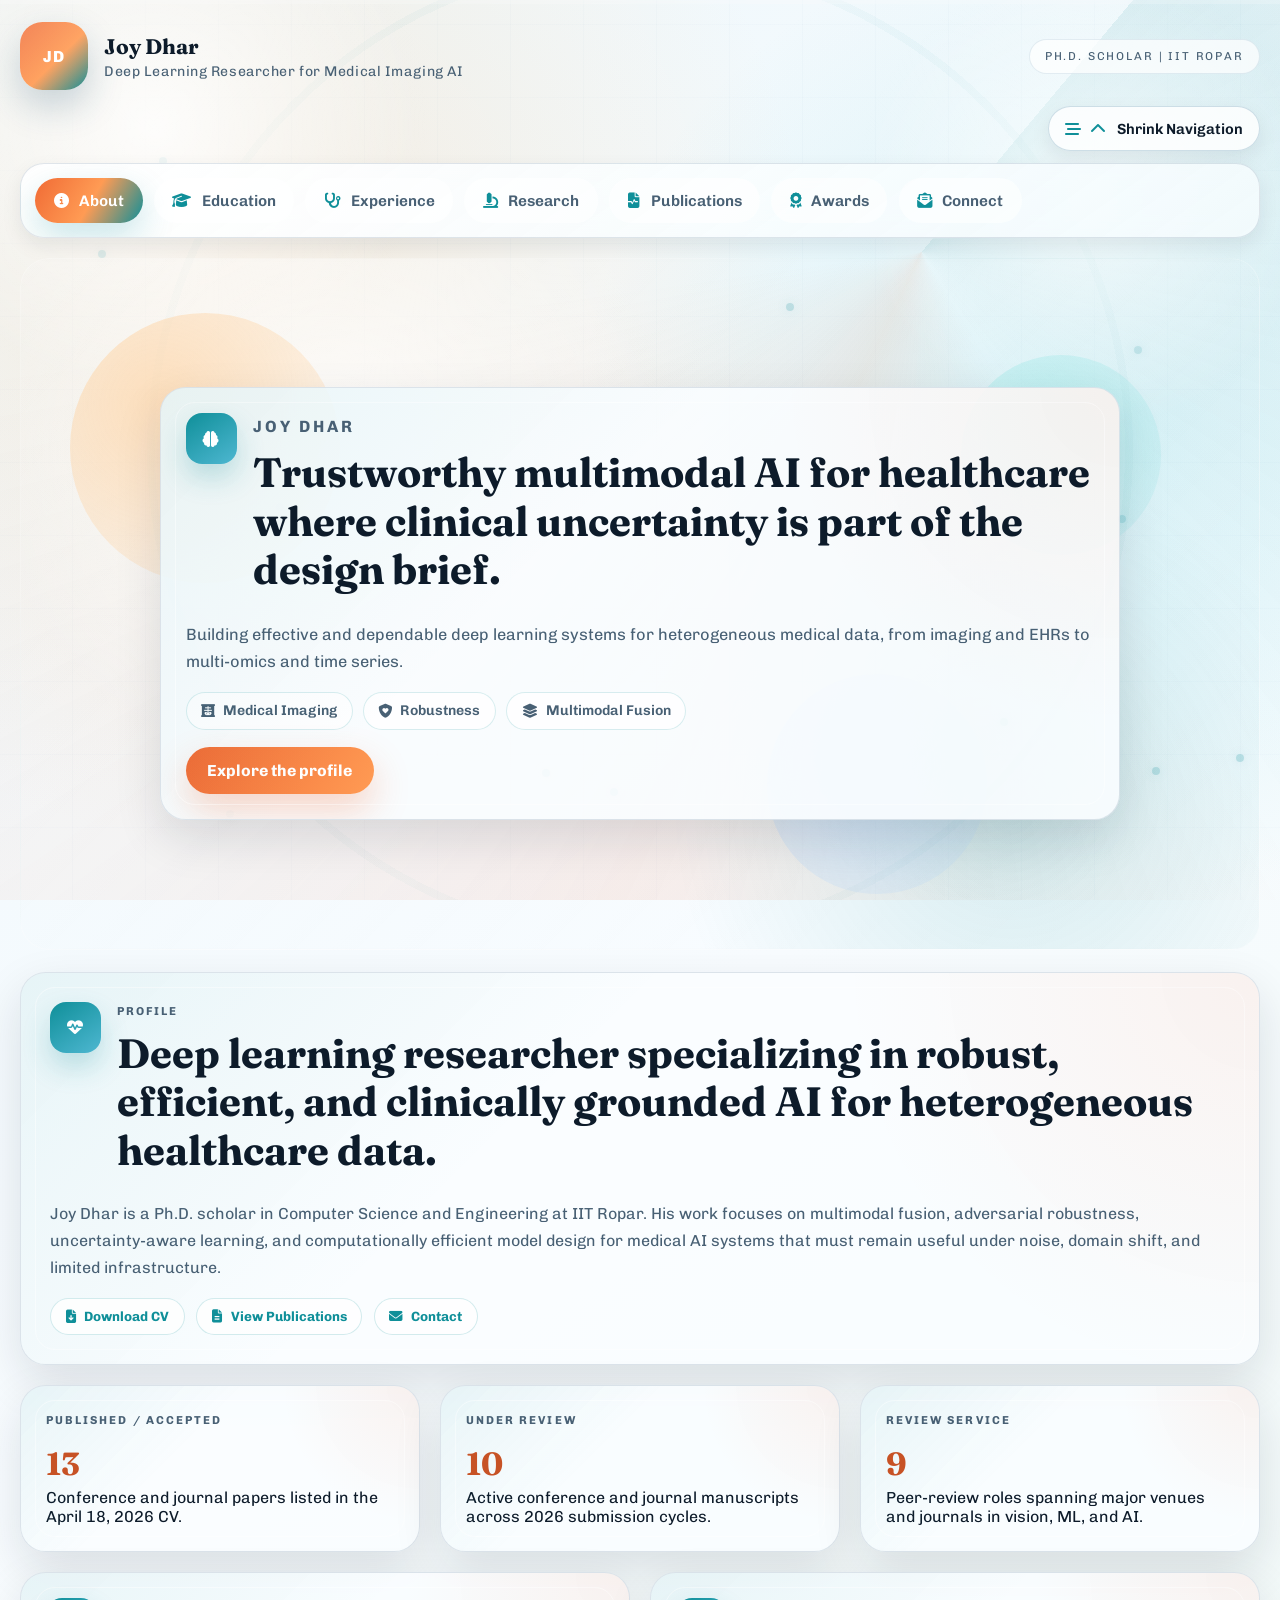
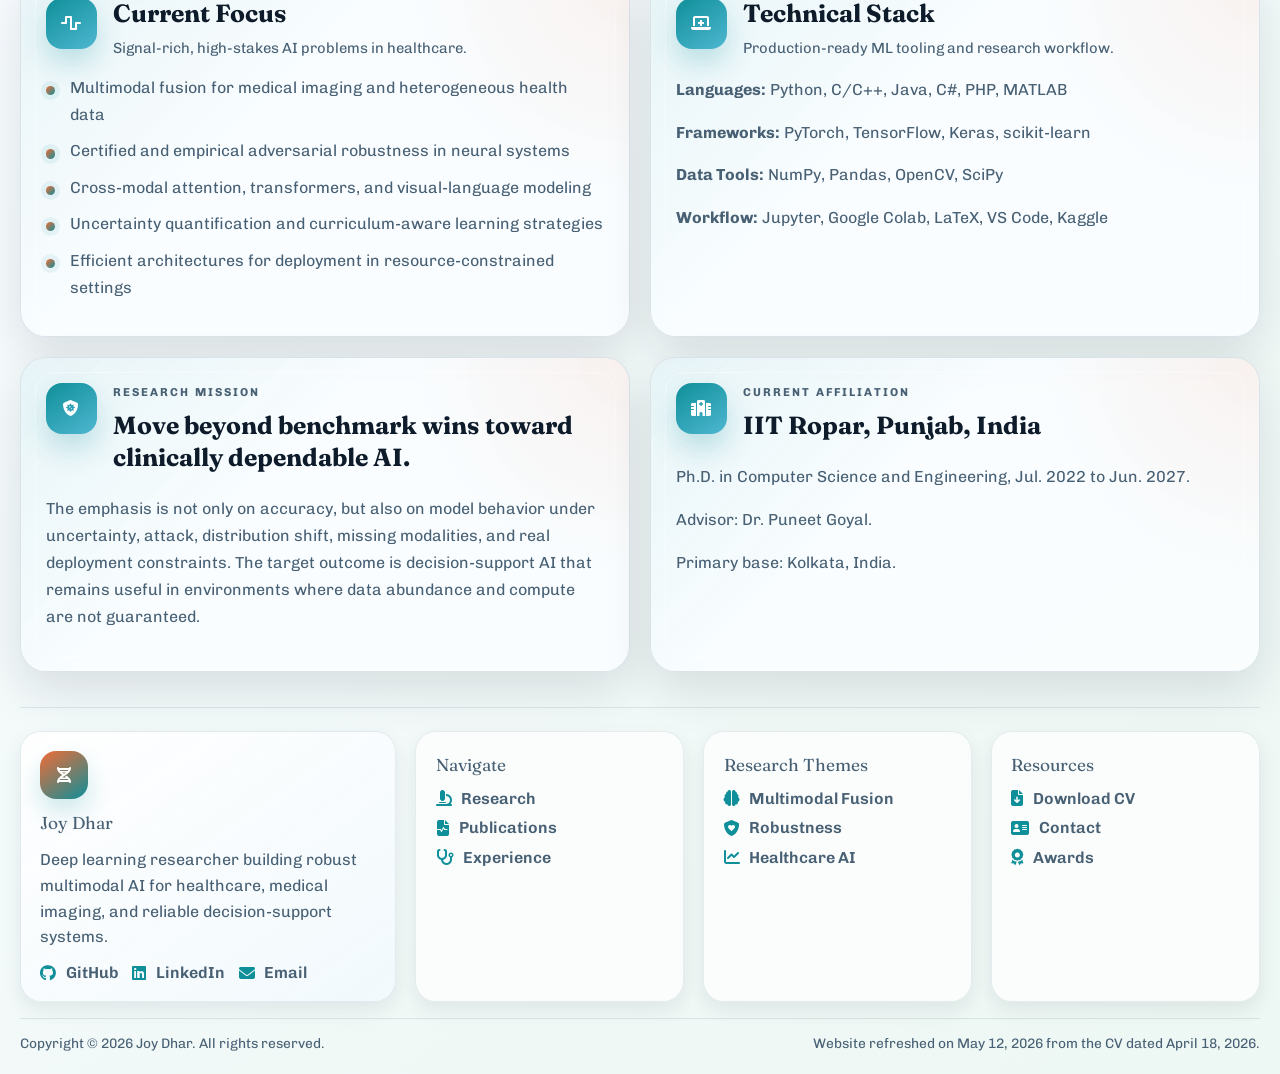
==== commit 825cf334: "Redesign site with medical imaging UI" ====
--- a/index.html
+++ b/index.html
@@ -8,6 +8,7 @@
   <link rel="preconnect" href="https://fonts.googleapis.com">
   <link rel="preconnect" href="https://fonts.gstatic.com" crossorigin>
   <link href="https://fonts.googleapis.com/css2?family=Chivo:wght@400;600;800&family=Fraunces:opsz,wght@9..144,500;9..144,700&display=swap" rel="stylesheet">
+  <link rel="stylesheet" href="https://cdnjs.cloudflare.com/ajax/libs/font-awesome/6.5.2/css/all.min.css">
   <link rel="stylesheet" href="styles.css">
 </head>
 <body class="page-about">
@@ -15,69 +16,91 @@
   <div class="grain-layer"></div>
 
   <header class="site-header">
-    <a class="brand-mark" href="index.html" aria-label="Home">JD</a>
-    <a class="brand-wordmark" href="index.html">Joy Dhar</a>
+    <a class="brand-mark" href="index.html" aria-label="Home"><span>JD</span></a>
+    <div class="brand-copy">
+      <a class="brand-wordmark" href="index.html">Joy Dhar</a>
+      <p class="brand-subline">Deep Learning Researcher for Medical Imaging AI</p>
+    </div>
     <p class="header-kicker">Ph.D. Scholar | IIT Ropar</p>
-    <button class="menu-toggle" aria-label="Toggle navigation menu" aria-expanded="false">
-      <span class="hamburger"></span>
+  </header>
+
+  <div class="nav-shell">
+    <button class="nav-compact-toggle" type="button" aria-label="Expand or shrink navigation" aria-expanded="true" aria-controls="site-nav">
+      <span class="nav-toggle-icons">
+        <i class="fa-solid fa-bars-staggered"></i>
+        <i class="fa-solid fa-chevron-up"></i>
+      </span>
+      <span class="nav-toggle-text">Shrink Navigation</span>
     </button>
-  </header>
-
-  <nav class="tab-nav" aria-label="Portfolio sections">
-    <a class="tab-link active" href="index.html">About</a>
-    <a class="tab-link" href="education.html">Education</a>
-    <a class="tab-link" href="experience.html">Experience</a>
-    <a class="tab-link" href="research.html">Research</a>
-    <a class="tab-link" href="publications.html">Publications</a>
-    <a class="tab-link" href="awards.html">Awards</a>
-    <a class="tab-link" href="connect.html">Connect</a>
-  </nav>
+
+    <nav class="tab-nav" id="site-nav" aria-label="Portfolio sections">
+      <a class="tab-link active" href="index.html"><i class="fa-solid fa-circle-info"></i><span>About</span></a>
+      <a class="tab-link" href="education.html"><i class="fa-solid fa-graduation-cap"></i><span>Education</span></a>
+      <a class="tab-link" href="experience.html"><i class="fa-solid fa-stethoscope"></i><span>Experience</span></a>
+      <a class="tab-link" href="research.html"><i class="fa-solid fa-microscope"></i><span>Research</span></a>
+      <a class="tab-link" href="publications.html"><i class="fa-solid fa-file-waveform"></i><span>Publications</span></a>
+      <a class="tab-link" href="awards.html"><i class="fa-solid fa-award"></i><span>Awards</span></a>
+      <a class="tab-link" href="connect.html"><i class="fa-solid fa-envelope-open-text"></i><span>Connect</span></a>
+    </nav>
+  </div>
 
   <main class="page-shell home-shell">
     <section class="opening-stage" id="opening-stage" aria-label="Welcome section">
-      <div class="opening-surface card">
-        <p class="section-label">Joy Dhar</p>
-        <h2>Trustworthy multimodal AI for healthcare where data is scarce and reliability still matters.</h2>
+      <div class="opening-surface card scan-card">
+        <div class="card-head">
+          <span class="icon-badge"><i class="fa-solid fa-brain"></i></span>
+          <div>
+            <p class="section-label">Joy Dhar</p>
+            <h2>Trustworthy multimodal AI for healthcare where clinical uncertainty is part of the design brief.</h2>
+          </div>
+        </div>
         <p>Building effective and dependable deep learning systems for heterogeneous medical data, from imaging and EHRs to multi-omics and time series.</p>
+        <div class="scan-tags">
+          <span><i class="fa-solid fa-x-ray"></i> Medical Imaging</span>
+          <span><i class="fa-solid fa-shield-heart"></i> Robustness</span>
+          <span><i class="fa-solid fa-layer-group"></i> Multimodal Fusion</span>
+        </div>
         <a class="scroll-cue" href="#home-content">Explore the profile</a>
       </div>
 
       <span class="opening-orb orb-a" aria-hidden="true"></span>
       <span class="opening-orb orb-b" aria-hidden="true"></span>
       <span class="opening-orb orb-c" aria-hidden="true"></span>
-      <span class="opening-chip chip-1" aria-hidden="true">Medical Imaging</span>
-      <span class="opening-chip chip-2" aria-hidden="true">Robustness</span>
-      <span class="opening-chip chip-3" aria-hidden="true">Multimodal Fusion</span>
     </section>
 
     <section id="home-content" class="home-content">
-      <section class="hero card reveal">
-        <p class="section-label">Profile</p>
-        <h2>Deep learning researcher specializing in robust and efficient AI for heterogeneous healthcare data.</h2>
+      <section class="hero card reveal scan-card">
+        <div class="card-head">
+          <span class="icon-badge"><i class="fa-solid fa-heart-pulse"></i></span>
+          <div>
+            <p class="section-label">Profile</p>
+            <h2>Deep learning researcher specializing in robust, efficient, and clinically grounded AI for heterogeneous healthcare data.</h2>
+          </div>
+        </div>
         <p>
           Joy Dhar is a Ph.D. scholar in Computer Science and Engineering at IIT Ropar. His work focuses on multimodal fusion,
           adversarial robustness, uncertainty-aware learning, and computationally efficient model design for medical AI systems
-          that must remain useful under noise, shift, and infrastructure constraints.
+          that must remain useful under noise, domain shift, and limited infrastructure.
         </p>
         <div class="action-row hero-actions">
-          <a class="chip" href="Joy_Dhar_CV.pdf" target="_blank" rel="noopener noreferrer">Download CV</a>
-          <a class="chip" href="publications.html">View Publications</a>
-          <a class="chip" href="connect.html">Contact</a>
+          <a class="chip" href="Joy_Dhar_CV.pdf" target="_blank" rel="noopener noreferrer"><i class="fa-solid fa-file-arrow-down"></i><span>Download CV</span></a>
+          <a class="chip" href="publications.html"><i class="fa-solid fa-file-lines"></i><span>View Publications</span></a>
+          <a class="chip" href="connect.html"><i class="fa-solid fa-envelope"></i><span>Contact</span></a>
         </div>
       </section>
 
       <section class="grid-three reveal">
-        <article class="card kpi">
+        <article class="card kpi scan-card">
           <p class="section-label">Published / Accepted</p>
           <strong>13</strong>
           <span>Conference and journal papers listed in the April 18, 2026 CV.</span>
         </article>
-        <article class="card kpi">
+        <article class="card kpi scan-card">
           <p class="section-label">Under Review</p>
           <strong>10</strong>
           <span>Active conference and journal manuscripts across 2026 submission cycles.</span>
         </article>
-        <article class="card kpi">
+        <article class="card kpi scan-card">
           <p class="section-label">Review Service</p>
           <strong>9</strong>
           <span>Peer-review roles spanning major venues and journals in vision, ML, and AI.</span>
@@ -85,8 +108,14 @@
       </section>
 
       <section class="grid-two reveal">
-        <article class="card">
-          <h3>Current Focus</h3>
+        <article class="card scan-card">
+          <div class="card-head">
+            <span class="icon-badge"><i class="fa-solid fa-wave-square"></i></span>
+            <div>
+              <h3>Current Focus</h3>
+              <p class="card-subline">Signal-rich, high-stakes AI problems in healthcare.</p>
+            </div>
+          </div>
           <ul class="list-tight">
             <li>Multimodal fusion for medical imaging and heterogeneous health data</li>
             <li>Certified and empirical adversarial robustness in neural systems</li>
@@ -96,8 +125,14 @@
           </ul>
         </article>
 
-        <article class="card">
-          <h3>Technical Stack</h3>
+        <article class="card scan-card">
+          <div class="card-head">
+            <span class="icon-badge"><i class="fa-solid fa-laptop-medical"></i></span>
+            <div>
+              <h3>Technical Stack</h3>
+              <p class="card-subline">Production-ready ML tooling and research workflow.</p>
+            </div>
+          </div>
           <p><strong>Languages:</strong> Python, C/C++, Java, C#, PHP, MATLAB</p>
           <p><strong>Frameworks:</strong> PyTorch, TensorFlow, Keras, scikit-learn</p>
           <p><strong>Data Tools:</strong> NumPy, Pandas, OpenCV, SciPy</p>
@@ -106,9 +141,14 @@
       </section>
 
       <section class="grid-two reveal">
-        <article class="card">
-          <p class="section-label">Research Mission</p>
-          <h3>Move beyond benchmark wins toward clinically dependable AI.</h3>
+        <article class="card scan-card">
+          <div class="card-head">
+            <span class="icon-badge"><i class="fa-solid fa-shield-virus"></i></span>
+            <div>
+              <p class="section-label">Research Mission</p>
+              <h3>Move beyond benchmark wins toward clinically dependable AI.</h3>
+            </div>
+          </div>
           <p>
             The emphasis is not only on accuracy, but also on model behavior under uncertainty, attack, distribution shift,
             missing modalities, and real deployment constraints. The target outcome is decision-support AI that remains useful
@@ -116,9 +156,14 @@
           </p>
         </article>
 
-        <article class="card">
-          <p class="section-label">Current Affiliation</p>
-          <h3>IIT Ropar, Punjab, India</h3>
+        <article class="card scan-card">
+          <div class="card-head">
+            <span class="icon-badge"><i class="fa-solid fa-hospital"></i></span>
+            <div>
+              <p class="section-label">Current Affiliation</p>
+              <h3>IIT Ropar, Punjab, India</h3>
+            </div>
+          </div>
           <p>Ph.D. in Computer Science and Engineering, Jul. 2022 to Jun. 2027.</p>
           <p>Advisor: Dr. Puneet Goyal.</p>
           <p>Primary base: Kolkata, India.</p>
@@ -129,23 +174,36 @@
 
   <footer class="site-footer" aria-label="Site footer">
     <div class="footer-grid">
+      <section class="footer-block footer-brand">
+        <div class="footer-emblem"><i class="fa-solid fa-dna"></i></div>
+        <p class="footer-title">Joy Dhar</p>
+        <p>Deep learning researcher building robust multimodal AI for healthcare, medical imaging, and reliable decision-support systems.</p>
+        <div class="footer-socials">
+          <a href="https://github.com/misti1203" target="_blank" rel="noopener noreferrer"><i class="fa-brands fa-github"></i><span>GitHub</span></a>
+          <a href="https://www.linkedin.com/in/joy-dhar-42930a248" target="_blank" rel="noopener noreferrer"><i class="fa-brands fa-linkedin"></i><span>LinkedIn</span></a>
+          <a href="mailto:joy.22csz0003@iitrpr.ac.in"><i class="fa-solid fa-envelope"></i><span>Email</span></a>
+        </div>
+      </section>
+
       <section class="footer-block">
-        <p class="footer-title">Joy Dhar</p>
-        <p>Deep learning researcher focused on robust multimodal healthcare AI, medical imaging, and trustworthy model behavior.</p>
+        <p class="footer-title">Navigate</p>
+        <a href="research.html"><i class="fa-solid fa-microscope"></i><span>Research</span></a>
+        <a href="publications.html"><i class="fa-solid fa-file-waveform"></i><span>Publications</span></a>
+        <a href="experience.html"><i class="fa-solid fa-stethoscope"></i><span>Experience</span></a>
       </section>
 
       <section class="footer-block">
-        <p class="footer-title">Explore</p>
-        <a href="research.html">Research</a>
-        <a href="publications.html">Publications</a>
-        <a href="experience.html">Experience</a>
+        <p class="footer-title">Research Themes</p>
+        <a href="research.html"><i class="fa-solid fa-brain"></i><span>Multimodal Fusion</span></a>
+        <a href="research.html"><i class="fa-solid fa-shield-heart"></i><span>Robustness</span></a>
+        <a href="research.html"><i class="fa-solid fa-chart-line"></i><span>Healthcare AI</span></a>
       </section>
 
       <section class="footer-block">
-        <p class="footer-title">Connect</p>
-        <a href="connect.html">Contact</a>
-        <a href="https://github.com/misti1203" target="_blank" rel="noopener noreferrer">GitHub</a>
-        <a href="https://www.linkedin.com/in/joy-dhar-42930a248" target="_blank" rel="noopener noreferrer">LinkedIn</a>
+        <p class="footer-title">Resources</p>
+        <a href="Joy_Dhar_CV.pdf" target="_blank" rel="noopener noreferrer"><i class="fa-solid fa-file-arrow-down"></i><span>Download CV</span></a>
+        <a href="connect.html"><i class="fa-solid fa-address-card"></i><span>Contact</span></a>
+        <a href="awards.html"><i class="fa-solid fa-award"></i><span>Awards</span></a>
       </section>
     </div>
 
--- a/styles.css
+++ b/styles.css
@@ -1,35 +1,23 @@
-/* World-Class Portfolio Design System - Enhanced 2026 */
-
 :root {
-  /* Core Colors */
-  --ink: #0f1820;
-  --ink-soft: #34495e;
-  --surface: rgba(255, 252, 250, 0.92);
-  --surface-dim: rgba(255, 252, 250, 0.65);
-  --line: rgba(15, 24, 32, 0.08);
-  --line-accent: rgba(26, 138, 153, 0.15);
-  
-  /* Accent Colors */
-  --accent: #d84b23;
-  --accent-soft: #1a8a99;
-  --accent-light: #4fa9b8;
-  --accent-xsoft: #e8f4f6;
-  
-  /* Layout */
-  --radius-lg: 1.5rem;
-  --radius-md: 1.1rem;
-  --radius-sm: 0.875rem;
-  --radius-xs: 0.5rem;
-  
-  /* Shadows - Refined 3D Depth */
-  --shadow-xs: 0 2px 6px rgba(15, 24, 32, 0.06);
-  --shadow-sm: 0 4px 12px rgba(15, 24, 32, 0.08);
-  --shadow: 0 6px 16px rgba(15, 24, 32, 0.1), 0 16px 36px rgba(15, 24, 32, 0.12);
-  --shadow-md: 0 10px 28px rgba(15, 24, 32, 0.14);
-  --shadow-lg: 0 16px 48px rgba(15, 24, 32, 0.16);
-  --shadow-xl: 0 24px 72px rgba(15, 24, 32, 0.18);
-  
-  /* Max Width */
+  --ink: #0d1b2a;
+  --ink-soft: #486074;
+  --surface: rgba(250, 253, 255, 0.9);
+  --surface-strong: rgba(255, 255, 255, 0.96);
+  --surface-glass: rgba(239, 248, 252, 0.68);
+  --line: rgba(35, 76, 104, 0.14);
+  --line-strong: rgba(42, 110, 145, 0.22);
+  --accent: #f06b35;
+  --accent-deep: #c75225;
+  --accent-soft: #0f8f99;
+  --accent-alt: #4eb7d1;
+  --accent-fade: rgba(15, 143, 153, 0.12);
+  --success: #2b9e74;
+  --radius-lg: 1.6rem;
+  --radius-md: 1.15rem;
+  --radius-sm: 0.9rem;
+  --shadow-sm: 0 8px 20px rgba(13, 27, 42, 0.08);
+  --shadow: 0 18px 48px rgba(13, 27, 42, 0.12);
+  --shadow-lg: 0 26px 72px rgba(13, 27, 42, 0.16);
   --max: min(1240px, calc(100% - 2rem));
 }
 
@@ -44,61 +32,108 @@
   min-height: 100%;
 }
 
+html {
+  scroll-padding-top: 1rem;
+}
+
 body {
   font-family: "Chivo", "Segoe UI", sans-serif;
   color: var(--ink);
   overflow-x: hidden;
   position: relative;
-  background: linear-gradient(155deg, #f4f0e8, #f9f8f3 45%, #ecf8f8);
+  background:
+    radial-gradient(circle at top left, rgba(240, 107, 53, 0.14), transparent 30%),
+    radial-gradient(circle at top right, rgba(78, 183, 209, 0.18), transparent 28%),
+    linear-gradient(145deg, #edf6fb 0%, #f9fcff 38%, #eefaf6 100%);
   font-feature-settings: "liga" 1, "calt" 1;
   -webkit-font-smoothing: antialiased;
   -moz-osx-font-smoothing: grayscale;
 }
 
-/* Page Background Gradients */
+body::before,
+body::after {
+  content: "";
+  position: fixed;
+  inset: 0;
+  pointer-events: none;
+  z-index: 0;
+}
+
+body::before {
+  background:
+    repeating-linear-gradient(
+      90deg,
+      transparent 0,
+      transparent 72px,
+      rgba(59, 115, 148, 0.035) 72px,
+      rgba(59, 115, 148, 0.035) 73px
+    ),
+    repeating-linear-gradient(
+      0deg,
+      transparent 0,
+      transparent 72px,
+      rgba(59, 115, 148, 0.03) 72px,
+      rgba(59, 115, 148, 0.03) 73px
+    );
+  opacity: 0.6;
+}
+
+body::after {
+  background:
+    radial-gradient(circle at 12% 14%, rgba(255, 255, 255, 0.85), transparent 20%),
+    radial-gradient(circle at 85% 22%, rgba(255, 255, 255, 0.7), transparent 18%),
+    radial-gradient(circle at 76% 82%, rgba(15, 143, 153, 0.08), transparent 15%);
+}
+
 body.page-about {
-  background: radial-gradient(circle at 14% 6%, #f9c889 0%, transparent 24%),
-              radial-gradient(circle at 88% 20%, #8ed9d8 0%, transparent 20%),
-              linear-gradient(155deg, #f4f0e8, #f9f8f3 45%, #ecf8f8);
+  background:
+    radial-gradient(circle at 18% 10%, rgba(255, 189, 118, 0.22), transparent 22%),
+    radial-gradient(circle at 84% 16%, rgba(82, 201, 214, 0.2), transparent 20%),
+    linear-gradient(145deg, #eef7fb 0%, #f8fcff 42%, #edf7f3 100%);
 }
 
 body.page-education {
-  background: radial-gradient(circle at 15% 6%, #f6d8aa 0%, transparent 20%),
-              radial-gradient(circle at 84% 24%, #9fd8f2 0%, transparent 22%),
-              linear-gradient(155deg, #f5f1e8, #f8fafc 46%, #edf4ff);
+  background:
+    radial-gradient(circle at 18% 8%, rgba(255, 205, 138, 0.2), transparent 22%),
+    radial-gradient(circle at 82% 18%, rgba(90, 177, 227, 0.18), transparent 20%),
+    linear-gradient(145deg, #eef5fa 0%, #fbfdff 42%, #eef6ff 100%);
 }
 
 body.page-experience {
-  background: radial-gradient(circle at 12% 10%, #f7c88f 0%, transparent 21%),
-              radial-gradient(circle at 85% 20%, #acd7ba 0%, transparent 22%),
-              linear-gradient(150deg, #f7f1e9, #f8faf3 44%, #ebf7ef);
+  background:
+    radial-gradient(circle at 15% 10%, rgba(255, 189, 128, 0.2), transparent 20%),
+    radial-gradient(circle at 82% 18%, rgba(103, 202, 156, 0.16), transparent 19%),
+    linear-gradient(145deg, #f0f8fb 0%, #fbfdfe 40%, #eef9f3 100%);
 }
 
 body.page-research {
-  background: radial-gradient(circle at 18% 7%, #f6bf87 0%, transparent 24%),
-              radial-gradient(circle at 90% 15%, #95d7c0 0%, transparent 20%),
-              linear-gradient(150deg, #f6efe7, #f4faf3 45%, #e9f6f0);
+  background:
+    radial-gradient(circle at 15% 8%, rgba(255, 176, 132, 0.2), transparent 22%),
+    radial-gradient(circle at 84% 14%, rgba(78, 183, 209, 0.18), transparent 21%),
+    linear-gradient(145deg, #eff7fb 0%, #fbfdff 42%, #eefaf7 100%);
 }
 
 body.page-publications {
-  background: radial-gradient(circle at 12% 8%, #f7c99d 0%, transparent 21%),
-              radial-gradient(circle at 82% 18%, #9bc8ec 0%, transparent 23%),
-              linear-gradient(150deg, #f7f1e8, #f6f9fb 45%, #eaf2fb);
+  background:
+    radial-gradient(circle at 15% 8%, rgba(255, 183, 121, 0.2), transparent 22%),
+    radial-gradient(circle at 84% 16%, rgba(105, 177, 232, 0.18), transparent 22%),
+    linear-gradient(145deg, #eff7fb 0%, #fbfdff 40%, #eef5fb 100%);
 }
 
 body.page-awards {
-  background: radial-gradient(circle at 16% 10%, #ffca88 0%, transparent 22%),
-              radial-gradient(circle at 88% 16%, #a4d0ef 0%, transparent 20%),
-              linear-gradient(155deg, #f8f0e5, #f9f8ee 48%, #edf4fb);
+  background:
+    radial-gradient(circle at 16% 10%, rgba(255, 200, 127, 0.2), transparent 22%),
+    radial-gradient(circle at 82% 18%, rgba(125, 182, 236, 0.17), transparent 22%),
+    linear-gradient(145deg, #f3f8fb 0%, #fffefb 38%, #eef5fd 100%);
 }
 
 body.page-connect {
-  background: radial-gradient(circle at 14% 9%, #f7cb9f 0%, transparent 22%),
-              radial-gradient(circle at 88% 20%, #99d8d2 0%, transparent 20%),
-              linear-gradient(155deg, #f7efe8, #f7f8f2 45%, #ebf8f5);
-}
-
-/* Background Layers */
+  background:
+    radial-gradient(circle at 15% 12%, rgba(255, 181, 126, 0.2), transparent 22%),
+    radial-gradient(circle at 82% 18%, rgba(88, 204, 196, 0.16), transparent 20%),
+    linear-gradient(145deg, #eef8fb 0%, #fbfdff 40%, #eef9f7 100%);
+}
+
 .atmosphere,
 .grain-layer {
   position: fixed;
@@ -107,38 +142,37 @@
 }
 
 .atmosphere {
-  background: conic-gradient(from 12deg at 70% 35%, rgba(47, 141, 149, 0.09), transparent, rgba(216, 75, 35, 0.12), transparent);
-  animation: drift 14s ease-in-out infinite alternate;
+  background:
+    conic-gradient(from 40deg at 72% 28%, rgba(15, 143, 153, 0.11), transparent 30%, rgba(240, 107, 53, 0.1), transparent 62%),
+    radial-gradient(circle at center, transparent 0 62%, rgba(15, 143, 153, 0.03) 62% 63%, transparent 63%);
+  animation: drift 18s ease-in-out infinite alternate;
 }
 
 .grain-layer {
-  opacity: 0.22;
-  background-image: repeating-linear-gradient(0deg, rgba(24, 35, 40, 0.03) 0, rgba(24, 35, 40, 0.03) 1px, transparent 1px, transparent 3px);
-}
-
-/* Progress Indicator */
+  opacity: 0.16;
+  background-image: radial-gradient(rgba(13, 27, 42, 0.14) 0.4px, transparent 0.4px);
+  background-size: 10px 10px;
+}
+
 .progress-rail {
   position: fixed;
-  left: 0;
-  top: 0;
-  width: 100%;
+  inset: 0 0 auto 0;
   height: 4px;
-  z-index: 30;
-  background: rgba(255, 255, 255, 0.2);
-  backdrop-filter: blur(4px);
+  z-index: 40;
+  background: rgba(255, 255, 255, 0.22);
+  backdrop-filter: blur(6px);
 }
 
 .progress-fill {
   width: 0;
   height: 100%;
-  background: linear-gradient(90deg, #d84b23, #ef8f3b, #2f8d95);
-  box-shadow: 0 0 16px rgba(216, 75, 35, 0.5);
+  background: linear-gradient(90deg, var(--accent), #ffb347, var(--accent-soft));
+  box-shadow: 0 0 16px rgba(240, 107, 53, 0.45);
   transition: width 120ms linear;
 }
 
-/* Layout Container */
 .site-header,
-.tab-nav,
+.nav-shell,
 .page-shell,
 .site-footer {
   width: var(--max);
@@ -147,122 +181,179 @@
   z-index: 1;
 }
 
-/* Header */
 .site-header {
   display: flex;
   align-items: center;
   gap: 1rem;
-  padding-top: 1.6rem;
+  padding-top: 1.4rem;
 }
 
 .brand-mark {
-  width: 64px;
-  height: 64px;
-  border-radius: 1.3rem;
+  width: 68px;
+  height: 68px;
+  flex-shrink: 0;
+  border-radius: 1.4rem;
   display: inline-grid;
   place-items: center;
   text-decoration: none;
   font-weight: 800;
-  letter-spacing: 0.04em;
+  letter-spacing: 0.08em;
   color: #fff;
-  background: linear-gradient(135deg, #d84b23, #ef8f3b);
-  box-shadow: 0 12px 32px rgba(216, 75, 35, 0.3);
-  transition: all 320ms cubic-bezier(0.23, 1, 0.320, 1);
-  font-size: 1.4rem;
-  flex-shrink: 0;
+  background:
+    linear-gradient(145deg, rgba(255, 255, 255, 0.18), transparent),
+    linear-gradient(135deg, var(--accent), #ff9b54 55%, var(--accent-soft));
+  box-shadow: 0 16px 36px rgba(22, 72, 104, 0.22);
+  transition: transform 240ms ease, box-shadow 240ms ease;
 }
 
 .brand-mark:hover,
 .brand-mark:focus {
   transform: translateY(-3px);
-  box-shadow: 0 20px 52px rgba(216, 75, 35, 0.4);
+  box-shadow: 0 22px 46px rgba(22, 72, 104, 0.28);
+}
+
+.brand-copy {
+  display: grid;
+  gap: 0.22rem;
 }
 
 .brand-wordmark {
   text-decoration: none;
   font-family: "Fraunces", Georgia, serif;
   font-weight: 700;
-  font-size: 1.2rem;
+  font-size: 1.32rem;
   color: var(--ink);
-  letter-spacing: 0.01em;
-  transition: color 240ms ease;
-}
-
-.brand-wordmark:hover,
-.brand-wordmark:focus {
-  color: var(--accent);
+}
+
+.brand-subline {
+  margin: 0;
+  font-size: 0.88rem;
+  letter-spacing: 0.04em;
+  color: var(--ink-soft);
 }
 
 .header-kicker {
-  margin-left: auto;
-  text-transform: uppercase;
-  letter-spacing: 0.13em;
-  font-size: 0.68rem;
+  margin: 0 0 0 auto;
+  padding: 0.6rem 0.95rem;
+  border-radius: 999px;
+  background: rgba(255, 255, 255, 0.72);
+  border: 1px solid rgba(42, 110, 145, 0.12);
   color: var(--ink-soft);
-  opacity: 0.8;
-}
-
-/* Menu Toggle Button */
-.menu-toggle {
-  display: none;
-  flex-direction: column;
-  gap: 5px;
-  background: none;
-  border: none;
-  cursor: pointer;
-  padding: 0.5rem;
-  margin-left: auto;
-  align-items: center;
-}
-
-.hamburger {
-  width: 26px;
-  height: 2px;
-  background: var(--ink);
-  border-radius: 2px;
-  transition: all 280ms cubic-bezier(0.23, 1, 0.320, 1);
-  display: block;
-}
-
-.hamburger::before,
-.hamburger::after {
-  content: "";
-  width: 26px;
-  height: 2px;
-  background: var(--ink);
-  border-radius: 2px;
-  display: block;
-  transition: all 280ms cubic-bezier(0.23, 1, 0.320, 1);
-}
-
-.menu-toggle:hover .hamburger,
-.menu-toggle:hover .hamburger::before,
-.menu-toggle:hover .hamburger::after {
-  background: var(--accent);
-}
-
-/* Menu toggle active state */
-.menu-toggle.active .hamburger {
-  background: transparent;
-}
-
-.menu-toggle.active .hamburger::before {
-  transform: translateY(7px) rotate(45deg);
-}
-
-.menu-toggle.active .hamburger::after {
-  transform: translateY(-7px) rotate(-45deg);
-}
-
-/* Typography Hierarchy */
-.eyebrow,
-.section-label {
+  font-size: 0.72rem;
   text-transform: uppercase;
   letter-spacing: 0.16em;
-  font-size: 0.7rem;
+}
+
+.nav-shell {
+  margin-top: 1rem;
+  display: grid;
+  gap: 0.7rem;
+}
+
+.nav-compact-toggle {
+  justify-self: end;
+  display: inline-flex;
+  align-items: center;
+  gap: 0.7rem;
+  border: 1px solid var(--line-strong);
+  background: rgba(255, 255, 255, 0.82);
+  color: var(--ink);
+  border-radius: 999px;
+  padding: 0.78rem 1rem;
+  font: inherit;
+  cursor: pointer;
+  box-shadow: var(--shadow-sm);
+  transition: transform 220ms ease, box-shadow 220ms ease, background 220ms ease;
+}
+
+.nav-compact-toggle:hover,
+.nav-compact-toggle:focus {
+  transform: translateY(-2px);
+  box-shadow: var(--shadow);
+  background: rgba(255, 255, 255, 0.96);
+}
+
+.nav-toggle-icons {
+  display: inline-flex;
+  align-items: center;
+  gap: 0.55rem;
   color: var(--accent-soft);
-  margin: 0 0 0.65rem;
-  font-weight: 700;
+}
+
+.nav-toggle-text {
+  font-weight: 600;
+  font-size: 0.92rem;
+}
+
+.nav-shell.is-collapsed .nav-toggle-text::after {
+  content: "";
+}
+
+.nav-shell.is-collapsed .nav-toggle-icons .fa-chevron-up {
+  transform: rotate(180deg);
+}
+
+.tab-nav {
+  display: flex;
+  flex-wrap: wrap;
+  gap: 0.7rem;
+  padding: 0.9rem;
+  border-radius: 1.5rem;
+  border: 1px solid var(--line);
+  background:
+    linear-gradient(145deg, rgba(255, 255, 255, 0.84), rgba(241, 250, 253, 0.72)),
+    rgba(255, 255, 255, 0.6);
+  backdrop-filter: blur(14px);
+  box-shadow: var(--shadow-sm);
+  overflow: hidden;
+  transform-origin: top;
+  transition: max-height 260ms ease, opacity 220ms ease, padding 220ms ease, border-color 220ms ease, transform 220ms ease;
+}
+
+.nav-shell.is-collapsed .tab-nav {
+  max-height: 0;
+  opacity: 0;
+  padding-top: 0;
+  padding-bottom: 0;
+  border-color: transparent;
+  transform: translateY(-4px);
+}
+
+.tab-link {
+  display: inline-flex;
+  align-items: center;
+  gap: 0.65rem;
+  text-decoration: none;
+  border-radius: 999px;
+  color: var(--ink-soft);
+  padding: 0.85rem 1.15rem;
+  font-size: 0.96rem;
+  font-weight: 600;
+  background: rgba(255, 255, 255, 0.55);
+  transition: transform 220ms ease, box-shadow 220ms ease, background 220ms ease, color 220ms ease;
+}
+
+.tab-link i {
+  color: var(--accent-soft);
+  font-size: 0.95rem;
+}
+
+.tab-link:hover,
+.tab-link:focus {
+  transform: translateY(-2px);
+  color: var(--ink);
+  background: rgba(240, 248, 252, 0.95);
+  box-shadow: inset 0 0 0 1px rgba(15, 143, 153, 0.14);
+}
+
+.tab-link.active {
+  color: #fff;
+  background: linear-gradient(120deg, var(--accent), #ff9b54 52%, var(--accent-soft));
+  box-shadow: 0 14px 34px rgba(15, 143, 153, 0.22);
+}
+
+.tab-link.active i {
+  color: #fff;
 }
 
 h1,
@@ -270,291 +361,232 @@
 h3 {
   font-family: "Fraunces", Georgia, serif;
   margin-top: 0;
+}
+
+h2 {
+  margin-bottom: 0.7rem;
+  font-size: clamp(1.8rem, 3.2vw, 2.8rem);
+  line-height: 1.18;
+}
+
+h3 {
+  margin-bottom: 0.4rem;
+  font-size: clamp(1.15rem, 2vw, 1.55rem);
+  line-height: 1.28;
+}
+
+.section-label {
+  margin: 0 0 0.5rem;
+  font-size: 0.72rem;
   font-weight: 700;
-}
-
-h1 {
-  margin-bottom: 0.55rem;
-  font-size: clamp(2.4rem, 5.2vw, 4rem);
-  line-height: 1.12;
-  letter-spacing: -0.025em;
-}
-
-h2 {
-  margin-bottom: 0.65rem;
-}
-
-h3 {
-  font-size: clamp(1.25rem, 1.9vw, 1.55rem);
-  margin-bottom: 0.5rem;
-  line-height: 1.3;
-}
-
-/* Navigation */
-.tab-nav {
-  margin-top: 1.4rem;
-  padding: 0.75rem;
-  display: flex;
-  flex-wrap: wrap;
-  gap: 0.65rem;
-  border: 1px solid var(--line);
-  border-radius: 999px;
-  backdrop-filter: blur(10px);
-  background: rgba(255, 255, 255, 0.65);
-  transition: all 280ms cubic-bezier(0.23, 1, 0.320, 1);
-}
-
-.tab-link {
-  text-decoration: none;
-  border-radius: 999px;
-  color: var(--ink-soft);
-  padding: 0.7rem 1.2rem;
-  font-size: 0.96rem;
-  font-weight: 500;
-  transition: all 280ms cubic-bezier(0.23, 1, 0.320, 1);
-}
-
-.tab-link:hover {
-  background: rgba(26, 138, 153, 0.1);
-  color: var(--ink);
-}
-
-.tab-link:focus {
-  outline: 2px solid var(--accent);
-  outline-offset: 2px;
-}
-
-.tab-link.active {
-  color: #fff;
-  background: linear-gradient(120deg, #d84b23, #ef8f3b);
-  box-shadow: 0 8px 28px rgba(216, 75, 35, 0.35);
-  font-weight: 600;
-}
-
-/* Dropdown Navigation */
-.tab-nav.dropdown-open {
-  position: fixed;
-  top: 90px;
-  left: 0;
-  right: 0;
-  margin-top: 0;
-  width: 100%;
-  border-radius: 0;
-  flex-direction: column;
-  gap: 0.3rem;
-  padding: 0.5rem;
-  border: none;
-  border-bottom: 1px solid var(--line);
-  background: rgba(255, 252, 250, 0.98);
-  backdrop-filter: blur(12px);
-  box-shadow: var(--shadow-md);
-  z-index: 20;
-}
-
-.tab-nav.dropdown-open .tab-link {
-  padding: 0.85rem 1.2rem;
-  width: 100%;
-  text-align: left;
-  border-radius: var(--radius-sm);
-}
-
-/* Page Layout */
+  text-transform: uppercase;
+  letter-spacing: 0.18em;
+  color: var(--accent-soft);
+}
+
 .page-shell {
-  margin-top: 1.3rem;
-  margin-bottom: 1.4rem;
-  display: grid;
-  gap: 1.2rem;
+  margin-top: 1.2rem;
+  margin-bottom: 1.6rem;
+  display: grid;
+  gap: 1.25rem;
 }
 
 .home-shell {
   gap: 1.4rem;
 }
 
-/* Opening Section */
 .opening-stage {
   position: relative;
   min-height: calc(100vh - 13rem);
   display: grid;
   place-items: center;
   overflow: hidden;
-  border-radius: 1.6rem;
+  border-radius: 1.8rem;
 }
 
 .opening-stage::before {
   content: "";
   position: absolute;
   inset: 0;
-  background: radial-gradient(circle at 20% 20%, rgba(255, 255, 255, 0.7), transparent 50%),
-              radial-gradient(circle at 80% 80%, rgba(47, 141, 149, 0.12), transparent 40%);
-  pointer-events: none;
+  border-radius: inherit;
+  background:
+    radial-gradient(circle at 25% 28%, rgba(255, 255, 255, 0.82), transparent 32%),
+    radial-gradient(circle at 80% 80%, rgba(15, 143, 153, 0.14), transparent 30%),
+    linear-gradient(135deg, rgba(255, 255, 255, 0.12), transparent);
+  border: 1px solid rgba(255, 255, 255, 0.24);
 }
 
 .opening-surface {
   position: relative;
-  text-align: center;
-  max-width: 56rem;
-  padding: 2rem 1.8rem;
-  backdrop-filter: blur(12px);
+  max-width: 60rem;
   z-index: 2;
 }
 
-.opening-surface h2 {
-  font-size: clamp(2.4rem, 6vw, 3.8rem);
-  margin-bottom: 0.8rem;
-  font-weight: 700;
-  letter-spacing: -0.025em;
-  line-height: 1.12;
-}
-
 .opening-surface p {
-  font-size: clamp(1rem, 1.3vw, 1.15rem);
+  font-size: 1.02rem;
+}
+
+.scan-tags {
+  display: flex;
+  flex-wrap: wrap;
+  gap: 0.65rem;
+  margin-top: 1rem;
+}
+
+.scan-tags span {
+  display: inline-flex;
+  align-items: center;
+  gap: 0.5rem;
+  padding: 0.58rem 0.9rem;
+  border-radius: 999px;
+  background: rgba(255, 255, 255, 0.78);
+  border: 1px solid rgba(15, 143, 153, 0.16);
   color: var(--ink-soft);
-  margin: 0;
+  font-size: 0.88rem;
+  font-weight: 600;
 }
 
 .scroll-cue {
-  display: inline-block;
-  margin-top: 1.2rem;
+  display: inline-flex;
+  align-items: center;
+  gap: 0.55rem;
+  margin-top: 1.1rem;
   text-decoration: none;
   color: #fff;
-  font-weight: 600;
-  font-size: 0.98rem;
-  background: linear-gradient(120deg, #d84b23, #ef8f3b);
+  font-weight: 700;
+  background: linear-gradient(120deg, var(--accent), #ff9b54);
   border-radius: 999px;
-  padding: 0.8rem 1.6rem;
-  box-shadow: 0 12px 32px rgba(216, 75, 35, 0.35);
-  transition: all 320ms cubic-bezier(0.23, 1, 0.320, 1);
+  padding: 0.88rem 1.35rem;
+  box-shadow: 0 16px 36px rgba(240, 107, 53, 0.28);
+  transition: transform 220ms ease, box-shadow 220ms ease;
 }
 
 .scroll-cue:hover,
 .scroll-cue:focus {
-  transform: translateY(-4px);
-  box-shadow: 0 18px 48px rgba(216, 75, 35, 0.45);
-}
-
-/* Orbs & Decorative Elements */
+  transform: translateY(-3px);
+  box-shadow: 0 20px 42px rgba(240, 107, 53, 0.36);
+}
+
 .opening-orb {
   position: absolute;
   border-radius: 50%;
-  filter: blur(0.3px);
-  opacity: 0.85;
+  opacity: 0.72;
   pointer-events: none;
 }
 
 .orb-a {
-  width: 250px;
-  height: 250px;
-  background: radial-gradient(circle at 35% 30%, rgba(255, 214, 165, 0.92), rgba(255, 196, 110, 0.2));
-  left: 6%;
+  width: 270px;
+  height: 270px;
+  left: 4%;
   top: 8%;
-  animation: floatA 7s ease-in-out infinite alternate;
+  background: radial-gradient(circle at 34% 34%, rgba(255, 211, 162, 0.92), rgba(255, 189, 118, 0.08));
+  animation: floatA 8s ease-in-out infinite alternate;
 }
 
 .orb-b {
-  width: 180px;
-  height: 180px;
-  background: radial-gradient(circle at 35% 30%, rgba(160, 228, 224, 0.84), rgba(69, 173, 172, 0.15));
+  width: 200px;
+  height: 200px;
   right: 8%;
   top: 14%;
-  animation: floatB 8s ease-in-out infinite alternate;
+  background: radial-gradient(circle at 40% 40%, rgba(165, 236, 233, 0.86), rgba(78, 183, 209, 0.08));
+  animation: floatB 9s ease-in-out infinite alternate;
 }
 
 .orb-c {
   width: 220px;
   height: 220px;
-  background: radial-gradient(circle at 35% 30%, rgba(173, 207, 239, 0.9), rgba(133, 175, 231, 0.14));
   right: 22%;
   bottom: 8%;
-  animation: floatC 9s ease-in-out infinite alternate;
-}
-
-.opening-chip {
-  position: absolute;
-  font-size: 0.85rem;
-  font-weight: 600;
-  color: #20444d;
-  background: rgba(255, 255, 255, 0.75);
-  border: 1px solid rgba(47, 141, 149, 0.24);
-  border-radius: 999px;
-  padding: 0.35rem 0.75rem;
-  backdrop-filter: blur(6px);
-  z-index: 2;
-}
-
-.chip-1 {
-  left: 13%;
-  top: 62%;
-  animation: driftChip 5s ease-in-out infinite alternate;
-}
-
-.chip-2 {
-  right: 10%;
-  top: 56%;
-  animation: driftChip 6.2s ease-in-out infinite alternate;
-}
-
-.chip-3 {
-  right: 30%;
-  top: 26%;
-  animation: driftChip 5.7s ease-in-out infinite alternate;
-}
-
-.home-content {
-  display: grid;
-  gap: 1.2rem;
-}
-
-body.home-entered .opening-stage {
-  box-shadow: inset 0 0 0 1px rgba(47, 141, 149, 0.15);
-}
-
-/* Cards */
+  background: radial-gradient(circle at 40% 40%, rgba(189, 218, 250, 0.88), rgba(125, 182, 236, 0.08));
+  animation: floatC 10s ease-in-out infinite alternate;
+}
+
+.home-content,
+.publication-section {
+  display: grid;
+  gap: 1.25rem;
+}
+
 .card {
+  position: relative;
   background: var(--surface);
   border: 1px solid var(--line);
   border-radius: var(--radius-lg);
   box-shadow: var(--shadow);
-  padding: 1.5rem 1.4rem;
-  transition: all 320ms cubic-bezier(0.23, 1, 0.320, 1);
+  padding: 1.55rem;
+  overflow: hidden;
+  transition: transform 240ms ease, border-color 240ms ease, box-shadow 240ms ease;
 }
 
 .card:hover {
-  transform: translateY(-6px);
-  border-color: var(--line-accent);
-  box-shadow: var(--shadow-xl);
-}
-
-.card:focus-within {
-  outline: 2px solid var(--accent);
-  outline-offset: -1px;
-}
-
-/* Hero Card */
+  transform: translateY(-5px);
+  border-color: var(--line-strong);
+  box-shadow: var(--shadow-lg);
+}
+
+.scan-card::before {
+  content: "";
+  position: absolute;
+  inset: 0;
+  background:
+    linear-gradient(135deg, rgba(15, 143, 153, 0.08), transparent 40%),
+    radial-gradient(circle at 100% 0%, rgba(240, 107, 53, 0.08), transparent 32%);
+  pointer-events: none;
+}
+
+.scan-card::after {
+  content: "";
+  position: absolute;
+  inset: 14px;
+  border-radius: calc(var(--radius-lg) - 0.35rem);
+  border: 1px solid rgba(255, 255, 255, 0.4);
+  pointer-events: none;
+}
+
 .hero {
-  padding: 1.8rem 1.6rem;
-}
-
-.hero h2 {
-  font-size: clamp(1.65rem, 3vw, 2.5rem);
-  margin-bottom: 0.8rem;
-  font-weight: 700;
-  letter-spacing: -0.02em;
-  line-height: 1.25;
+  padding: 1.8rem;
 }
 
 .hero p,
 .card p,
 .card li {
+  position: relative;
+  z-index: 1;
   color: var(--ink-soft);
-  line-height: 1.65;
-  font-weight: 400;
-}
-
-/* Grid Layouts */
+  line-height: 1.68;
+}
+
+.card-head {
+  position: relative;
+  z-index: 1;
+  display: flex;
+  align-items: flex-start;
+  gap: 1rem;
+  margin-bottom: 0.9rem;
+}
+
+.card-subline {
+  margin: 0;
+  color: var(--ink-soft);
+  font-size: 0.92rem;
+}
+
+.icon-badge {
+  width: 3.2rem;
+  height: 3.2rem;
+  flex-shrink: 0;
+  display: inline-grid;
+  place-items: center;
+  border-radius: 1rem;
+  color: #fff;
+  background: linear-gradient(145deg, var(--accent-soft), var(--accent-alt));
+  box-shadow: 0 14px 28px rgba(15, 143, 153, 0.24);
+}
+
 .grid-two,
 .grid-three {
   display: grid;
-  gap: 1.3rem;
+  gap: 1.25rem;
 }
 
 .grid-two {
@@ -565,362 +597,289 @@
   grid-template-columns: repeat(3, minmax(0, 1fr));
 }
 
-ul {
+ul,
+ol {
   margin: 0;
-  padding-left: 1.4rem;
-}
-
-ul li {
-  margin-bottom: 0.5rem;
-}
-
-/* Timeline */
+}
+
+.list-tight {
+  list-style: none;
+  padding-left: 0;
+}
+
+.list-tight li {
+  position: relative;
+  padding-left: 1.5rem;
+  margin-bottom: 0.6rem;
+}
+
+.list-tight li::before {
+  content: "";
+  position: absolute;
+  left: 0;
+  top: 0.68rem;
+  width: 0.58rem;
+  height: 0.58rem;
+  border-radius: 50%;
+  background: linear-gradient(135deg, var(--accent), var(--accent-soft));
+  box-shadow: 0 0 0 5px rgba(15, 143, 153, 0.08);
+}
+
 .timeline {
   position: relative;
   display: grid;
   gap: 1rem;
-  padding-left: 1.6rem;
+  padding-left: 1.7rem;
 }
 
 .timeline::before {
   content: "";
   position: absolute;
-  left: 0.45rem;
+  left: 0.42rem;
   top: 0;
   bottom: 0;
   width: 2px;
-  background: linear-gradient(var(--accent), var(--accent-soft));
-}
-
-.timeline-item {
-  position: relative;
+  background: linear-gradient(var(--accent-soft), var(--accent), var(--accent-alt));
 }
 
 .timeline-item::before {
   content: "";
   position: absolute;
-  left: -1.1rem;
-  top: 1.3rem;
-  width: 0.65rem;
-  height: 0.65rem;
+  left: -1.15rem;
+  top: 1.5rem;
+  width: 0.72rem;
+  height: 0.72rem;
   border-radius: 50%;
-  background: var(--accent);
-  box-shadow: 0 0 0 5px rgba(216, 75, 35, 0.2);
-  transition: all 240ms ease;
-}
-
-.timeline-item:hover::before {
-  box-shadow: 0 0 0 8px rgba(216, 75, 35, 0.15), 0 4px 12px rgba(216, 75, 35, 0.3);
-}
-
-/* Meta Information */
+  background: #fff;
+  border: 3px solid var(--accent-soft);
+  box-shadow: 0 0 0 8px rgba(15, 143, 153, 0.08);
+  z-index: 2;
+}
+
 .meta {
-  margin: 0 0 0.5rem;
-  font-weight: 600;
-  font-size: 0.9rem;
+  margin: 0 0 0.35rem;
   color: var(--accent-soft);
-}
-
-.hero-actions {
-  margin-top: 1rem;
-}
-
-.list-tight {
-  padding-left: 1.2rem;
-}
-
-.list-tight li {
-  margin-bottom: 0.4rem;
-}
-
-.publication-section {
-  display: grid;
-  gap: 1.2rem;
+  font-weight: 700;
+  font-size: 0.92rem;
+}
+
+.kpi {
+  display: grid;
+  gap: 0.35rem;
+}
+
+.kpi strong {
+  position: relative;
+  z-index: 1;
+  font-family: "Fraunces", Georgia, serif;
+  font-size: 2rem;
+  color: var(--accent-deep);
+}
+
+.action-row {
+  position: relative;
+  z-index: 1;
+  display: flex;
+  flex-wrap: wrap;
+  gap: 0.7rem;
+  margin-top: 0.95rem;
+}
+
+.chip {
+  display: inline-flex;
+  align-items: center;
+  gap: 0.55rem;
+  padding: 0.6rem 0.92rem;
+  border-radius: 999px;
+  border: 1px solid rgba(15, 143, 153, 0.18);
+  background: rgba(255, 255, 255, 0.85);
+  color: var(--accent-soft);
+  text-decoration: none;
+  font-size: 0.84rem;
+  font-weight: 700;
+  transition: transform 220ms ease, box-shadow 220ms ease, background 220ms ease, color 220ms ease;
+}
+
+.chip:hover,
+.chip:focus {
+  transform: translateY(-2px);
+  background: var(--accent-soft);
+  color: #fff;
+  box-shadow: 0 12px 26px rgba(15, 143, 153, 0.22);
+}
+
+.chip-muted {
+  color: rgba(72, 96, 116, 0.74);
+  border-color: rgba(72, 96, 116, 0.16);
+  background: rgba(255, 255, 255, 0.58);
+  cursor: default;
+}
+
+.chip-muted:hover,
+.chip-muted:focus {
+  transform: none;
+  background: rgba(255, 255, 255, 0.58);
+  color: rgba(72, 96, 116, 0.74);
+  box-shadow: none;
+}
+
+.publication-list {
+  padding-left: 1.1rem;
+}
+
+.publication-list li {
+  margin-bottom: 0.9rem;
+  padding: 1rem 1rem 1rem 0.95rem;
+  border-radius: var(--radius-md);
+  border: 1px solid rgba(35, 76, 104, 0.12);
+  background: rgba(255, 255, 255, 0.56);
 }
 
 .publication-list strong {
   display: block;
+  margin-bottom: 0.4rem;
   color: var(--ink);
-  margin-bottom: 0.35rem;
-  line-height: 1.45;
-}
-
-.publication-list p {
-  margin: 0.2rem 0 0;
-}
-
-.publication-list .action-row {
-  margin-top: 0.7rem;
+  line-height: 1.42;
 }
 
 .contact-list {
   list-style: none;
   padding-left: 0;
+  display: grid;
+  gap: 0.75rem;
+}
+
+.contact-list li {
+  padding: 0.85rem 1rem;
+  border-radius: var(--radius-sm);
+  background: rgba(255, 255, 255, 0.62);
+  border: 1px solid rgba(15, 143, 153, 0.12);
+}
+
+.reference-note {
+  margin-bottom: 0;
+}
+
+a {
+  color: var(--accent-soft);
+}
+
+a:hover {
+  color: var(--accent-deep);
+}
+
+.site-footer {
+  margin-top: 2.2rem;
+  margin-bottom: 1.4rem;
+  padding: 1.4rem 0 0;
+  border-top: 1px solid rgba(35, 76, 104, 0.12);
+}
+
+.footer-grid {
+  display: grid;
+  grid-template-columns: 1.4fr 1fr 1fr 1fr;
+  gap: 1.2rem;
+}
+
+.footer-block {
+  padding: 1.2rem;
+  border-radius: 1.3rem;
+  background: rgba(255, 255, 255, 0.7);
+  border: 1px solid rgba(35, 76, 104, 0.1);
+  box-shadow: var(--shadow-sm);
+  display: grid;
+  align-content: start;
+  gap: 0.65rem;
+}
+
+.footer-brand {
+  background:
+    linear-gradient(145deg, rgba(255, 255, 255, 0.88), rgba(239, 248, 252, 0.84)),
+    rgba(255, 255, 255, 0.7);
+}
+
+.footer-emblem {
+  width: 3rem;
+  height: 3rem;
+  display: grid;
+  place-items: center;
+  border-radius: 1rem;
+  background: linear-gradient(145deg, var(--accent), var(--accent-soft));
+  color: #fff;
+  box-shadow: 0 12px 24px rgba(15, 143, 153, 0.2);
+}
+
+.footer-title {
   margin: 0;
-  display: grid;
-  gap: 0.7rem;
-}
-
-.contact-list li {
+  font-family: "Fraunces", Georgia, serif;
+  font-size: 1.08rem;
+  color: var(--ink);
+}
+
+.footer-block p {
   margin: 0;
   color: var(--ink-soft);
   line-height: 1.6;
 }
 
-.contact-list strong {
-  color: var(--ink);
-}
-
-.reference-note {
-  margin-bottom: 0;
-}
-
-/* Publications */
-.publication-list {
-  margin: 0;
-  padding-left: 1.3rem;
-}
-
-.publication-list li {
-  margin-bottom: 0.75rem;
-  padding: 0.85rem 1rem;
-  border: 1px solid var(--line);
-  border-radius: var(--radius-sm);
-  background: rgba(255, 255, 255, 0.65);
-  transition: all 240ms ease;
-}
-
-.publication-list li:hover {
-  background: var(--surface);
-  border-color: var(--line-accent);
-  box-shadow: var(--shadow-sm);
-}
-
-/* Publication Grid */
-.publication-grid {
-  display: grid;
-  gap: 1.3rem;
-  grid-template-columns: repeat(2, minmax(0, 1fr));
-}
-
-.publication-card {
-  position: relative;
-  overflow: hidden;
-  padding: 1.6rem 1.5rem;
-}
-
-.publication-card::before {
-  content: "";
-  position: absolute;
-  inset: 0;
-  background: linear-gradient(135deg, rgba(26, 138, 153, 0.06), rgba(216, 75, 35, 0.03));
-  opacity: 0;
-  transition: opacity 320ms ease;
-  pointer-events: none;
-}
-
-.publication-card:hover::before {
-  opacity: 1;
-}
-
-.publication-card h3 {
-  margin-bottom: 0.7rem;
-  position: relative;
-  z-index: 1;
-  font-size: clamp(1.15rem, 1.7vw, 1.4rem);
-  line-height: 1.35;
-}
-
-.publication-card .meta {
-  position: relative;
-  z-index: 1;
-}
-
-/* Chips/Tags */
-.action-row {
+.footer-block a,
+.footer-socials a {
+  display: inline-flex;
+  align-items: center;
+  gap: 0.6rem;
+  width: fit-content;
+  text-decoration: none;
+  color: var(--ink-soft);
+  font-weight: 600;
+}
+
+.footer-block a i,
+.footer-socials a i {
+  color: var(--accent-soft);
+}
+
+.footer-socials {
   display: flex;
   flex-wrap: wrap;
-  gap: 0.65rem;
+  gap: 0.85rem;
+  margin-top: 0.2rem;
+}
+
+.footer-meta {
   margin-top: 1rem;
-  position: relative;
-  z-index: 1;
-}
-
-.chip {
-  text-decoration: none;
-  border: 1.3px solid rgba(26, 138, 153, 0.22);
-  color: var(--accent-soft);
-  font-size: 0.83rem;
-  font-weight: 600;
-  padding: 0.45rem 0.9rem;
-  border-radius: 999px;
-  background: rgba(232, 244, 246, 0.6);
-  transition: all 240ms cubic-bezier(0.23, 1, 0.320, 1);
-}
-
-.chip:hover,
-.chip:focus {
-  background: var(--accent-soft);
-  color: #fff;
-  border-color: var(--accent-soft);
-  transform: translateY(-3px);
-  box-shadow: 0 8px 20px rgba(26, 138, 153, 0.3);
-}
-
-/* Visualization Card */
-.viz-card h3 {
-  margin-bottom: 1rem;
-}
-
-.signal-grid {
-  display: grid;
+  padding-top: 1rem;
+  border-top: 1px solid rgba(35, 76, 104, 0.12);
+  display: flex;
+  justify-content: space-between;
   gap: 1rem;
-}
-
-.signal-item {
-  display: grid;
-  gap: 0.5rem;
-}
-
-.signal-item span {
-  font-size: 0.92rem;
-  font-weight: 500;
+  flex-wrap: wrap;
+}
+
+.footer-meta p {
+  margin: 0;
   color: var(--ink-soft);
-}
-
-.meter {
-  position: relative;
-  height: 14px;
-  border-radius: 999px;
-  background: rgba(24, 35, 40, 0.08);
-  overflow: hidden;
-  border: 1px solid rgba(26, 138, 153, 0.1);
-}
-
-.meter i {
-  position: absolute;
-  left: 0;
-  top: 0;
-  bottom: 0;
-  width: var(--value);
-  border-radius: inherit;
-  background: linear-gradient(90deg, #d84b23, #ef8f3b, #2f8d95);
-  animation: growBar 1200ms cubic-bezier(0.34, 1.56, 0.64, 1) forwards;
-  box-shadow: 0 0 12px rgba(216, 75, 35, 0.3);
-}
-
-/* Floating Dots */
+  font-size: 0.86rem;
+}
+
 .float-dot {
   position: fixed;
   z-index: 0;
   width: 8px;
   height: 8px;
   border-radius: 50%;
-  background: rgba(47, 141, 149, 0.24);
+  background: rgba(15, 143, 153, 0.22);
+  box-shadow: 0 0 12px rgba(15, 143, 153, 0.12);
   pointer-events: none;
   animation: driftDot var(--dur) ease-in-out infinite alternate;
-  box-shadow: 0 0 8px rgba(47, 141, 149, 0.15);
-}
-
-/* KPI Cards */
-.kpi {
-  display: grid;
-  gap: 0.4rem;
-}
-
-.kpi strong {
-  font-size: 1.85rem;
-  font-family: "Fraunces", Georgia, serif;
-  color: var(--accent);
-  font-weight: 700;
-}
-
-.kpi span {
-  font-size: 0.88rem;
-  color: var(--ink-soft);
-  line-height: 1.4;
-}
-
-/* Links */
-a {
-  color: var(--accent-soft);
-  transition: color 200ms ease;
-}
-
-a:hover {
-  color: var(--accent);
-}
-
-/* Footer */
-.site-footer {
-  margin-top: 2rem;
-  padding: 1.6rem 0 1.8rem;
-  color: var(--ink-soft);
-  font-size: 0.93rem;
-  border-top: 1px solid var(--line);
-}
-
-.footer-grid {
-  display: grid;
-  grid-template-columns: 1.4fr 1fr 1fr;
-  gap: 1.5rem;
-  padding: 1rem 0 1.2rem;
-}
-
-.footer-block {
-  display: grid;
-  align-content: start;
-  gap: 0.5rem;
-}
-
-.footer-title {
-  margin: 0 0 0.25rem;
-  font-family: "Fraunces", Georgia, serif;
-  font-size: 1.05rem;
-  font-weight: 700;
-  color: var(--ink);
-}
-
-.footer-block p {
-  margin: 0;
-  line-height: 1.5;
-}
-
-.footer-block a {
-  color: var(--ink-soft);
-  text-decoration: none;
-  width: fit-content;
-  font-weight: 500;
-  transition: color 220ms ease;
-}
-
-.footer-block a:hover {
-  color: var(--accent);
-}
-
-.footer-meta {
-  border-top: 1px solid var(--line);
-  padding-top: 1rem;
-  display: flex;
-  justify-content: space-between;
-  gap: 1rem;
-  flex-wrap: wrap;
-}
-
-.footer-meta p {
-  margin: 0;
-  font-size: 0.84rem;
-  color: var(--ink-soft);
-}
-
-/* Animations */
+}
+
 .reveal {
   opacity: 0;
-  transform: translateY(24px) scale(0.97);
+  transform: translateY(24px) scale(0.98);
 }
 
 .reveal.in-view {
-  animation: revealIn 700ms cubic-bezier(0.16, 1, 0.3, 1) forwards;
+  animation: revealIn 720ms cubic-bezier(0.16, 1, 0.3, 1) forwards;
 }
 
 @keyframes revealIn {
@@ -935,16 +894,7 @@
     transform: translateY(0) scale(1);
   }
   to {
-    transform: translateY(-18px) scale(1.06);
-  }
-}
-
-@keyframes growBar {
-  from {
-    width: 0;
-  }
-  to {
-    width: var(--value);
+    transform: translateY(-16px) scale(1.04);
   }
 }
 
@@ -953,7 +903,7 @@
     transform: translateY(0) scale(1);
   }
   to {
-    transform: translateY(-20px) scale(1.25);
+    transform: translateY(-22px) scale(1.24);
   }
 }
 
@@ -962,7 +912,7 @@
     transform: translateY(0) translateX(0);
   }
   to {
-    transform: translateY(-20px) translateX(16px);
+    transform: translateY(-18px) translateX(18px);
   }
 }
 
@@ -971,7 +921,7 @@
     transform: translateY(0) translateX(0);
   }
   to {
-    transform: translateY(16px) translateX(-14px);
+    transform: translateY(16px) translateX(-12px);
   }
 }
 
@@ -980,146 +930,103 @@
     transform: translateY(0) translateX(0);
   }
   to {
-    transform: translateY(-14px) translateX(12px);
-  }
-}
-
-@keyframes driftChip {
-  from {
-    transform: translateY(0);
-  }
-  to {
-    transform: translateY(-10px);
-  }
-}
-
-/* Responsive Design */
-@media (max-width: 900px) {
+    transform: translateY(-14px) translateX(10px);
+  }
+}
+
+@media (max-width: 980px) {
+  .grid-two,
+  .grid-three,
+  .footer-grid {
+    grid-template-columns: 1fr;
+  }
+
+  .header-kicker {
+    display: none;
+  }
+
+  .opening-stage {
+    min-height: calc(88vh - 9rem);
+  }
+}
+
+@media (max-width: 760px) {
   .site-header {
-    padding-top: 1.2rem;
+    align-items: flex-start;
+    flex-wrap: wrap;
     gap: 0.8rem;
   }
 
   .brand-mark {
-    width: 56px;
-    height: 56px;
-    font-size: 1.2rem;
-  }
-
-  .grid-two,
-  .grid-three {
-    grid-template-columns: 1fr;
+    width: 60px;
+    height: 60px;
+  }
+
+  .brand-wordmark {
+    font-size: 1.16rem;
+  }
+
+  .nav-compact-toggle {
+    width: 100%;
+    justify-content: center;
+  }
+
+  .tab-nav {
+    flex-direction: column;
+  }
+
+  .tab-link {
+    width: 100%;
+    justify-content: flex-start;
+  }
+
+  .card,
+  .hero {
+    padding: 1.3rem;
+  }
+
+  .card-head {
+    gap: 0.8rem;
+  }
+
+  .icon-badge {
+    width: 2.85rem;
+    height: 2.85rem;
+  }
+
+  .timeline {
+    padding-left: 1.3rem;
+  }
+
+  .timeline-item::before {
+    left: -0.92rem;
+  }
+}
+
+@media (max-width: 560px) {
+  :root {
+    --max: min(100% - 1rem, 100%);
+  }
+
+  .site-header {
+    padding-top: 1rem;
   }
 
   .opening-stage {
-    min-height: calc(85vh - 9rem);
-  }
-
-  .opening-chip {
-    font-size: 0.78rem;
-  }
-
-  .publication-grid {
-    grid-template-columns: 1fr;
-  }
-
-  .footer-grid {
-    grid-template-columns: 1fr 1fr;
-    gap: 1.2rem;
-  }
-
-  .tab-nav {
-    border-radius: 1.2rem;
-  }
-
-  /* Show hamburger menu on mobile */
-  .menu-toggle {
-    display: flex;
+    min-height: auto;
+  }
+
+  .scan-tags,
+  .action-row,
+  .footer-socials {
+    gap: 0.55rem;
   }
 
   .footer-meta {
     flex-direction: column;
-    align-items: flex-start;
-    gap: 0.8rem;
-  }
-}
-
-@media (max-width: 560px) {
-  .site-header {
-    padding-top: 1rem;
-    gap: 0.6rem;
-  }
-
-  .brand-mark {
-    width: 52px;
-    height: 52px;
-    font-size: 1.1rem;
-    border-radius: 1rem;
-  }
-
-  .brand-wordmark {
-    font-size: 1rem;
-  }
-
-  .header-kicker {
-    display: none;
-  }
-
-  .tab-link {
-    flex: 1 1 calc(50% - 0.35rem);
-    text-align: center;
-    padding: 0.6rem 0.8rem;
-    font-size: 0.9rem;
-  }
-
-  .tab-nav {
-    padding: 0.55rem;
-    gap: 0.45rem;
-  }
-
-  .footer-grid {
-    grid-template-columns: 1fr;
-    gap: 1rem;
-  }
-
-  .footer-meta {
-    flex-direction: column;
-    align-items: flex-start;
-  }
-
-  .opening-surface {
-    margin-inline: 0.2rem;
-    padding: 1.6rem 1.2rem;
-  }
-
-  .opening-surface h2 {
-    margin-bottom: 0.6rem;
-  }
-
-  .chip-1,
-  .chip-2,
-  .chip-3 {
-    display: none;
-  }
-
-  .card {
-    padding: 1.2rem 1rem;
-  }
-
-  .hero {
-    padding: 1.4rem 1.2rem;
-  }
-
-  h1 {
-    font-size: clamp(1.8rem, 4.5vw, 2.4rem);
-  }
-
-  h3 {
-    font-size: clamp(1.05rem, 1.5vw, 1.25rem);
-  }
-}
-
-/* Accessibility */
+  }
+}
+
 @media (prefers-reduced-motion: reduce) {
   *,
   *::before,
@@ -1135,34 +1042,27 @@
   }
 }
 
-/* Focus Visible for Keyboard Navigation */
 *:focus-visible {
   outline: 2px solid var(--accent);
-  outline-offset: 2px;
-}
-
-button:focus-visible,
-a:focus-visible {
-  outline: 2px dashed var(--accent);
   outline-offset: 3px;
 }
 
-/* Print Styles */
 @media print {
   .progress-rail,
   .atmosphere,
   .grain-layer,
+  .float-dot,
   .opening-orb,
-  .opening-chip,
-  .float-dot {
+  .nav-compact-toggle {
     display: none !important;
   }
 
   body {
-    background: white;
-  }
-
-  .card {
+    background: #fff;
+  }
+
+  .card,
+  .footer-block {
     box-shadow: none;
     border: 1px solid #ddd;
   }
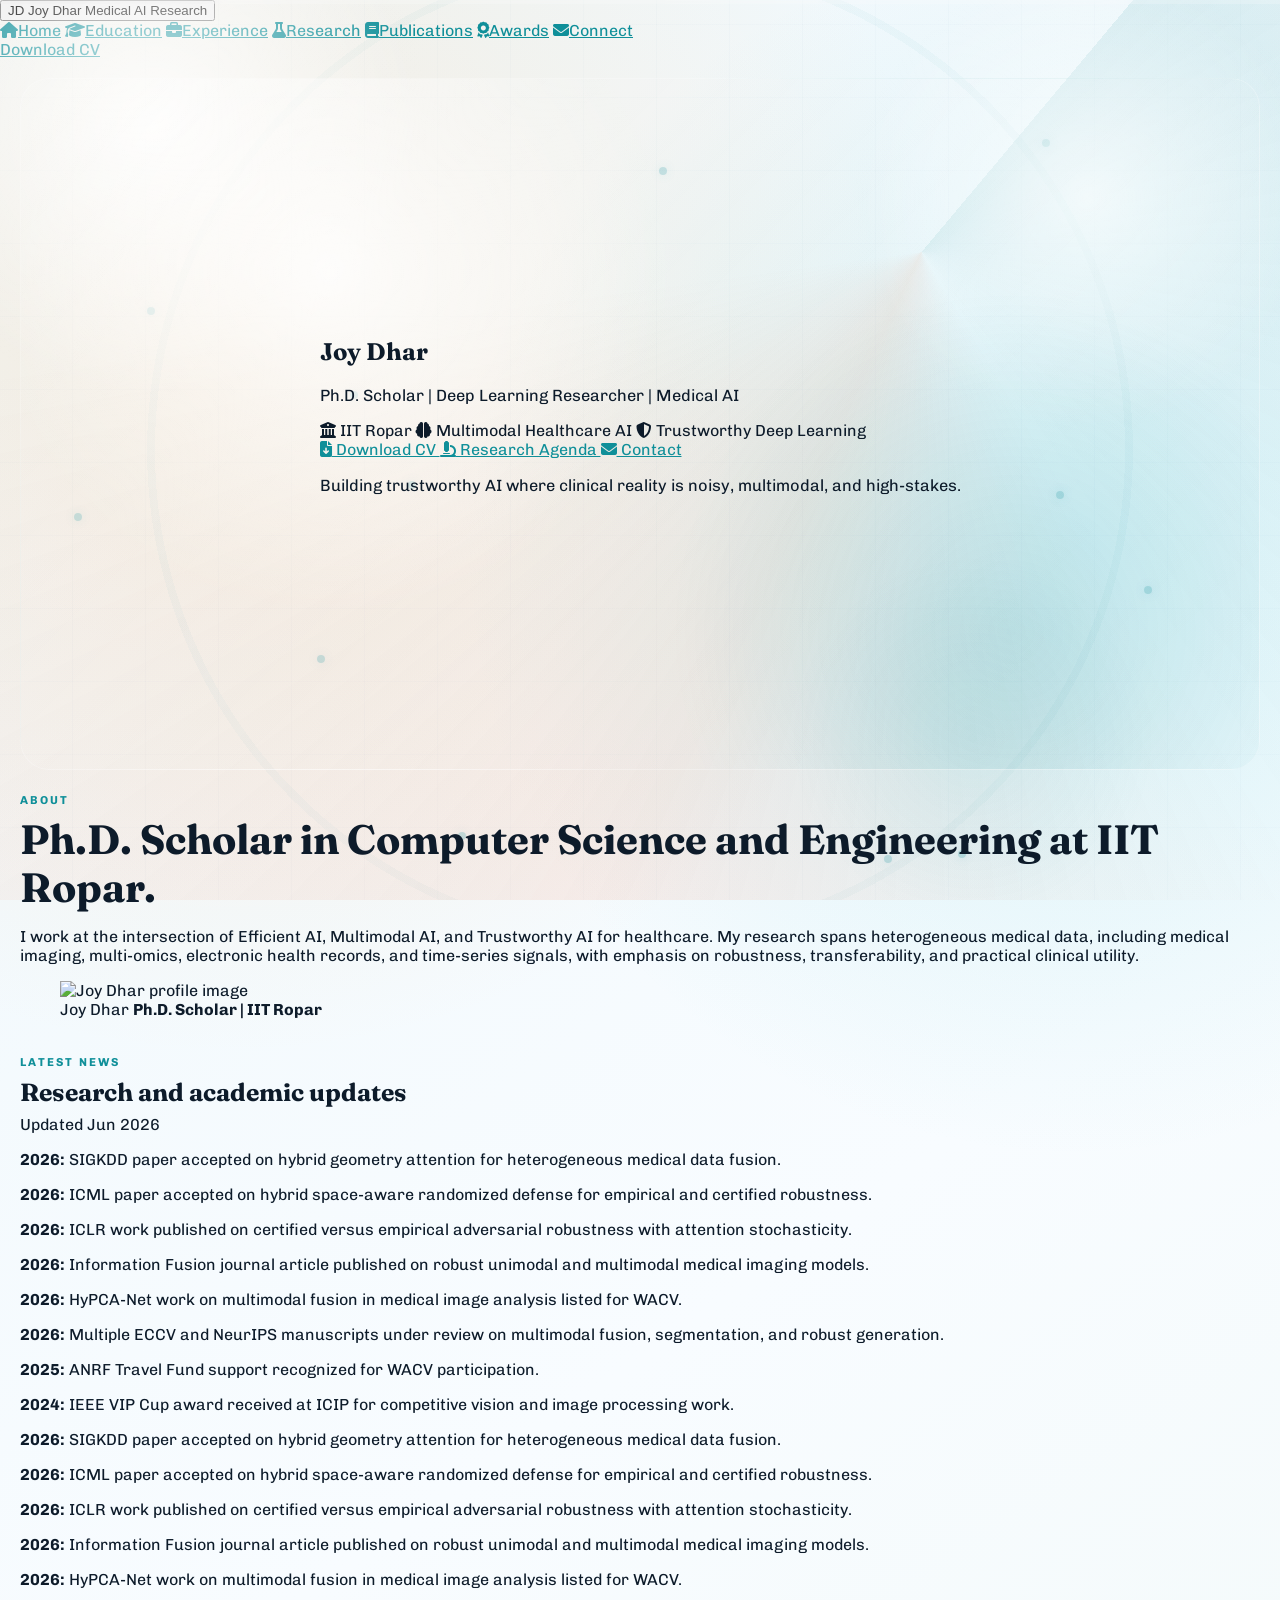
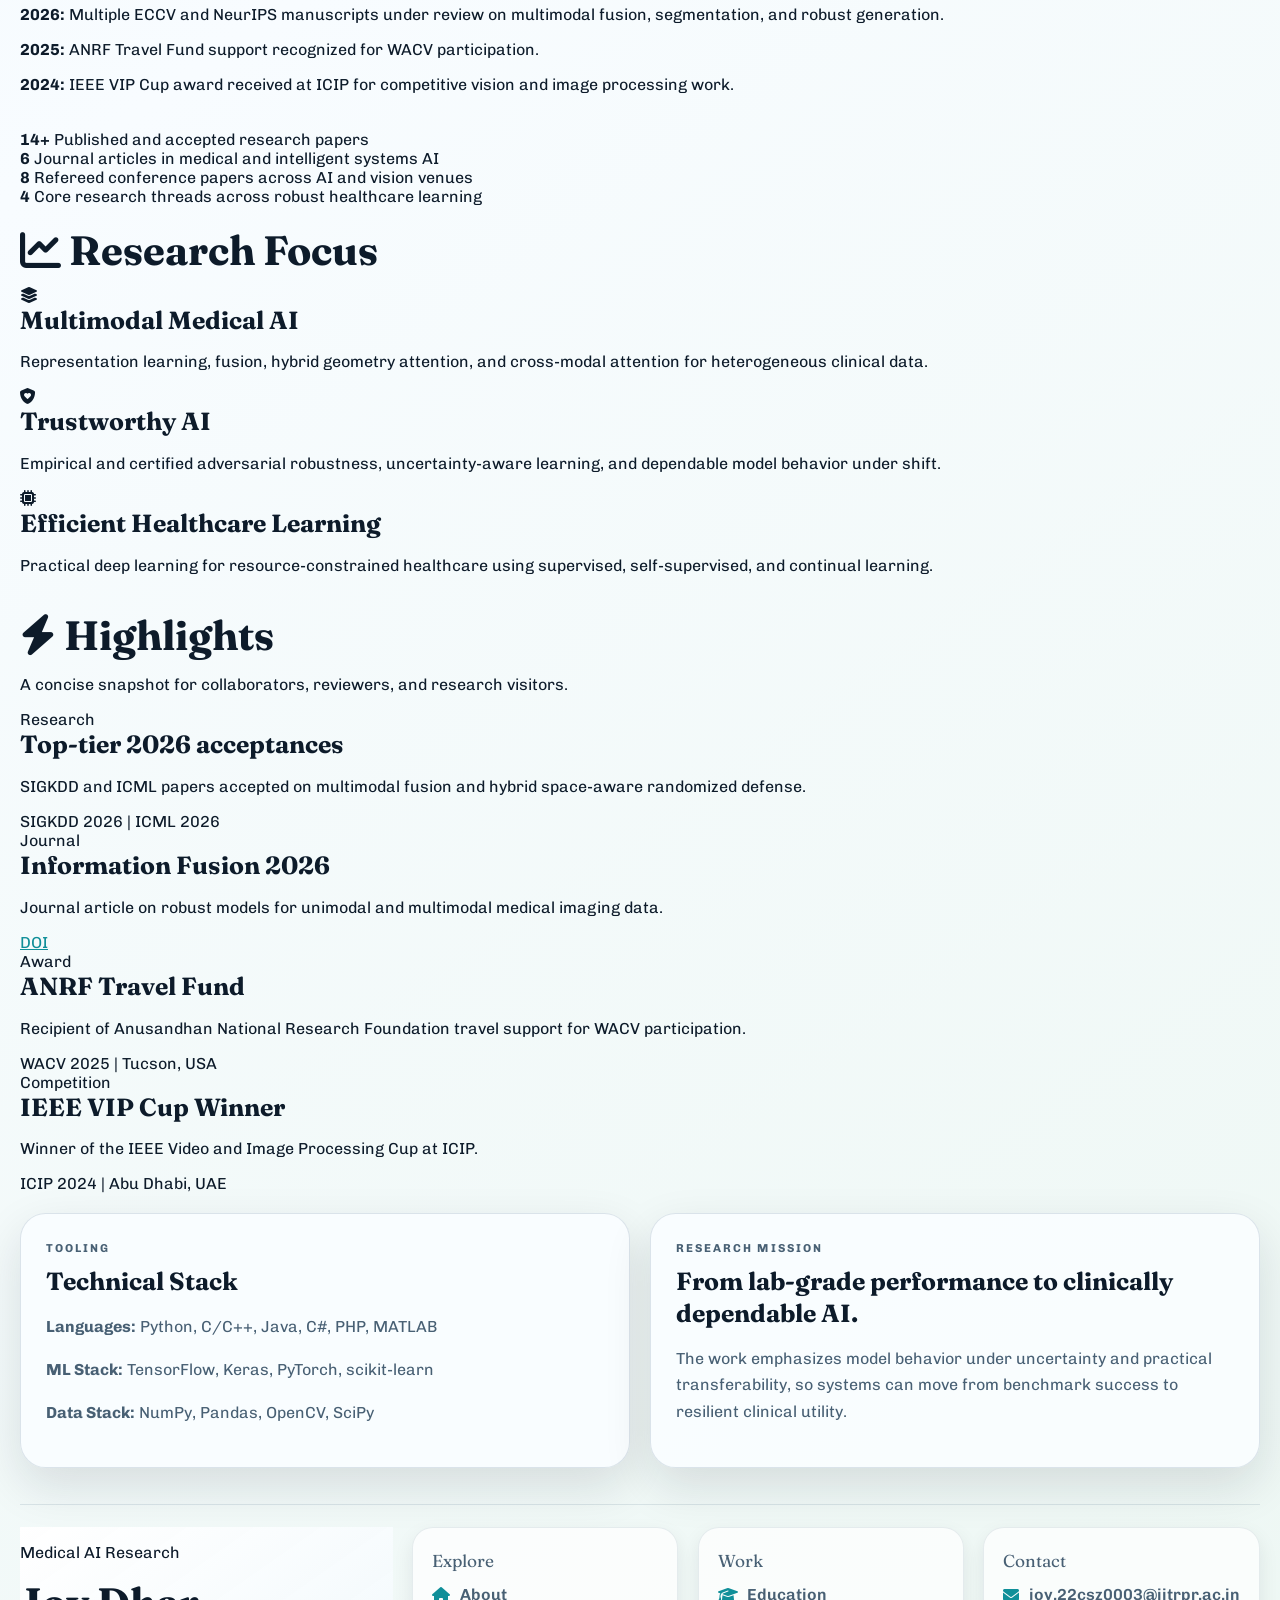
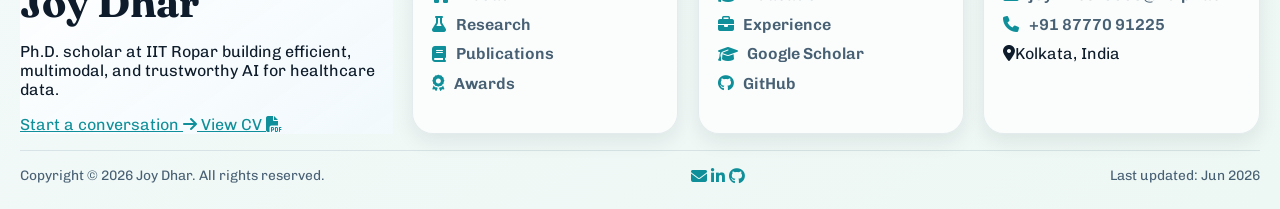
==== commit bb21d492: "Change 'About' link text to 'Home'" ====
--- a/index.html
+++ b/index.html
@@ -3,170 +3,217 @@
 <head>
   <meta charset="UTF-8">
   <meta name="viewport" content="width=device-width, initial-scale=1.0">
-  <meta name="description" content="Joy Dhar | Deep learning researcher working on trustworthy multimodal AI for healthcare at IIT Ropar.">
+  <meta name="description" content="Joy Dhar | Deep Learning Researcher and Ph.D. Scholar at IIT Ropar">
   <title>Joy Dhar | About</title>
   <link rel="preconnect" href="https://fonts.googleapis.com">
   <link rel="preconnect" href="https://fonts.gstatic.com" crossorigin>
   <link href="https://fonts.googleapis.com/css2?family=Chivo:wght@400;600;800&family=Fraunces:opsz,wght@9..144,500;9..144,700&display=swap" rel="stylesheet">
-  <link rel="stylesheet" href="https://cdnjs.cloudflare.com/ajax/libs/font-awesome/6.5.2/css/all.min.css">
+  <link rel="stylesheet" href="https://cdnjs.cloudflare.com/ajax/libs/font-awesome/6.5.1/css/all.min.css">
   <link rel="stylesheet" href="styles.css">
 </head>
 <body class="page-about">
   <div class="atmosphere"></div>
   <div class="grain-layer"></div>
 
-  <header class="site-header">
-    <a class="brand-mark" href="index.html" aria-label="Home"><span>JD</span></a>
-    <div class="brand-copy">
-      <a class="brand-wordmark" href="index.html">Joy Dhar</a>
-      <p class="brand-subline">Deep Learning Researcher for Medical Imaging AI</p>
+  <aside class="side-nav expanded" id="sideNav">
+    <button class="side-nav-toggle" id="sideNavToggle" type="button" aria-label="Collapse side navigation" aria-expanded="true">
+      <span class="side-brand-mark" aria-hidden="true"><span class="side-brand-initials">JD</span></span>
+      <span class="side-brand-copy">
+        <span class="side-brand-name">Joy Dhar</span>
+        <span class="side-brand-role">Medical AI Research</span>
+      </span>
+      <span class="side-toggle-glyph" aria-hidden="true"></span>
+    </button>
+
+    <nav class="side-nav-links" aria-label="Portfolio sections">
+      <a class="side-link active" href="index.html" data-tooltip="About"><span class="side-icon" aria-hidden="true"><i class="fa-solid fa-house"></i></span><span class="side-text">Home</span></a>
+      <a class="side-link" href="education.html" data-tooltip="Education"><span class="side-icon" aria-hidden="true"><i class="fa-solid fa-graduation-cap"></i></span><span class="side-text">Education</span></a>
+      <a class="side-link" href="experience.html" data-tooltip="Experience"><span class="side-icon" aria-hidden="true"><i class="fa-solid fa-briefcase"></i></span><span class="side-text">Experience</span></a>
+      <a class="side-link" href="research.html" data-tooltip="Research"><span class="side-icon" aria-hidden="true"><i class="fa-solid fa-flask"></i></span><span class="side-text">Research</span></a>
+      <a class="side-link" href="publications.html" data-tooltip="Publications"><span class="side-icon" aria-hidden="true"><i class="fa-solid fa-book"></i></span><span class="side-text">Publications</span></a>
+      <a class="side-link" href="awards.html" data-tooltip="Awards"><span class="side-icon" aria-hidden="true"><i class="fa-solid fa-award"></i></span><span class="side-text">Awards</span></a>
+      <a class="side-link" href="connect.html" data-tooltip="Connect"><span class="side-icon" aria-hidden="true"><i class="fa-solid fa-envelope"></i></span><span class="side-text">Connect</span></a>
+    </nav>
+
+    <div class="side-nav-actions">
+      <a href="Joy_Dhar_CV.pdf" target="_blank" rel="noopener noreferrer">Download CV</a>
     </div>
-    <p class="header-kicker">Ph.D. Scholar | IIT Ropar</p>
-  </header>
-
-  <div class="nav-shell">
-    <button class="nav-compact-toggle" type="button" aria-label="Expand or shrink navigation" aria-expanded="true" aria-controls="site-nav">
-      <span class="nav-toggle-icons">
-        <i class="fa-solid fa-bars-staggered"></i>
-        <i class="fa-solid fa-chevron-up"></i>
-      </span>
-      <span class="nav-toggle-text">Shrink Navigation</span>
-    </button>
-
-    <nav class="tab-nav" id="site-nav" aria-label="Portfolio sections">
-      <a class="tab-link active" href="index.html"><i class="fa-solid fa-circle-info"></i><span>About</span></a>
-      <a class="tab-link" href="education.html"><i class="fa-solid fa-graduation-cap"></i><span>Education</span></a>
-      <a class="tab-link" href="experience.html"><i class="fa-solid fa-stethoscope"></i><span>Experience</span></a>
-      <a class="tab-link" href="research.html"><i class="fa-solid fa-microscope"></i><span>Research</span></a>
-      <a class="tab-link" href="publications.html"><i class="fa-solid fa-file-waveform"></i><span>Publications</span></a>
-      <a class="tab-link" href="awards.html"><i class="fa-solid fa-award"></i><span>Awards</span></a>
-      <a class="tab-link" href="connect.html"><i class="fa-solid fa-envelope-open-text"></i><span>Connect</span></a>
-    </nav>
-  </div>
+  </aside>
 
   <main class="page-shell home-shell">
     <section class="opening-stage" id="opening-stage" aria-label="Welcome section">
-      <div class="opening-surface card scan-card">
-        <div class="card-head">
-          <span class="icon-badge"><i class="fa-solid fa-brain"></i></span>
+      <div class="opening-surface">
+        <h1>Joy Dhar</h1>
+        <p class="hero-subtitle">Ph.D. Scholar | Deep Learning Researcher | Medical AI</p>
+        <div class="hero-badges" aria-label="Research profile highlights">
+          <span><i class="fa-solid fa-building-columns" aria-hidden="true"></i> IIT Ropar</span>
+          <span><i class="fa-solid fa-brain" aria-hidden="true"></i> Multimodal Healthcare AI</span>
+          <span><i class="fa-solid fa-shield-halved" aria-hidden="true"></i> Trustworthy Deep Learning</span>
+        </div>
+        <div class="hero-actions">
+          <a class="button-link primary" href="Joy_Dhar_CV.pdf" target="_blank" rel="noopener noreferrer">
+            <i class="fa-solid fa-file-arrow-down" aria-hidden="true"></i> Download CV
+          </a>
+          <a class="button-link" href="research.html">
+            <i class="fa-solid fa-microscope" aria-hidden="true"></i> Research Agenda
+          </a>
+          <a class="button-link" href="connect.html">
+            <i class="fa-solid fa-envelope" aria-hidden="true"></i> Contact
+          </a>
+        </div>
+        <p class="hero-statement">
+          Building trustworthy AI where clinical reality is noisy, multimodal, and high-stakes.
+        </p>
+      </div>
+    </section>
+
+    <section id="home-content" class="home-content">
+      <section class="home-about-panel">
+        <div class="about-profile-grid">
+          <div class="about-copy">
+            <p class="section-label">About</p>
+            <h2>Ph.D. Scholar in Computer Science and Engineering at IIT Ropar.</h2>
+            <p>
+              I work at the intersection of Efficient AI, Multimodal AI, and Trustworthy AI for healthcare.
+              My research spans heterogeneous medical data, including medical imaging, multi-omics, electronic
+              health records, and time-series signals, with emphasis on robustness, transferability, and practical
+              clinical utility.
+            </p>
+          </div>
+
+          <figure class="about-profile-card">
+            <img class="about-profile-image" src="images/profile.jpeg" alt="Joy Dhar profile image" loading="lazy">
+            <figcaption>
+              <span>Joy Dhar</span>
+              <strong>Ph.D. Scholar | IIT Ropar</strong>
+            </figcaption>
+          </figure>
+        </div>
+      </section>
+
+      <section class="latest-news-panel reveal" aria-label="Latest news">
+        <div class="latest-news-header">
           <div>
-            <p class="section-label">Joy Dhar</p>
-            <h2>Trustworthy multimodal AI for healthcare where clinical uncertainty is part of the design brief.</h2>
+            <p class="section-label">Latest News</p>
+            <h3>Research and academic updates</h3>
           </div>
-        </div>
-        <p>Building effective and dependable deep learning systems for heterogeneous medical data, from imaging and EHRs to multi-omics and time series.</p>
-        <div class="scan-tags">
-          <span><i class="fa-solid fa-x-ray"></i> Medical Imaging</span>
-          <span><i class="fa-solid fa-shield-heart"></i> Robustness</span>
-          <span><i class="fa-solid fa-layer-group"></i> Multimodal Fusion</span>
-        </div>
-        <a class="scroll-cue" href="#home-content">Explore the profile</a>
-      </div>
-
-      <span class="opening-orb orb-a" aria-hidden="true"></span>
-      <span class="opening-orb orb-b" aria-hidden="true"></span>
-      <span class="opening-orb orb-c" aria-hidden="true"></span>
-    </section>
-
-    <section id="home-content" class="home-content">
-      <section class="hero card reveal scan-card">
-        <div class="card-head">
-          <span class="icon-badge"><i class="fa-solid fa-heart-pulse"></i></span>
-          <div>
-            <p class="section-label">Profile</p>
-            <h2>Deep learning researcher specializing in robust, efficient, and clinically grounded AI for heterogeneous healthcare data.</h2>
+          <span>Updated Jun 2026</span>
+        </div>
+        <div class="latest-news-box">
+          <div class="news-track">
+            <p><strong>2026:</strong> SIGKDD paper accepted on hybrid geometry attention for heterogeneous medical data fusion.</p>
+            <p><strong>2026:</strong> ICML paper accepted on hybrid space-aware randomized defense for empirical and certified robustness.</p>
+            <p><strong>2026:</strong> ICLR work published on certified versus empirical adversarial robustness with attention stochasticity.</p>
+            <p><strong>2026:</strong> Information Fusion journal article published on robust unimodal and multimodal medical imaging models.</p>
+            <p><strong>2026:</strong> HyPCA-Net work on multimodal fusion in medical image analysis listed for WACV.</p>
+            <p><strong>2026:</strong> Multiple ECCV and NeurIPS manuscripts under review on multimodal fusion, segmentation, and robust generation.</p>
+            <p><strong>2025:</strong> ANRF Travel Fund support recognized for WACV participation.</p>
+            <p><strong>2024:</strong> IEEE VIP Cup award received at ICIP for competitive vision and image processing work.</p>
+            <p><strong>2026:</strong> SIGKDD paper accepted on hybrid geometry attention for heterogeneous medical data fusion.</p>
+            <p><strong>2026:</strong> ICML paper accepted on hybrid space-aware randomized defense for empirical and certified robustness.</p>
+            <p><strong>2026:</strong> ICLR work published on certified versus empirical adversarial robustness with attention stochasticity.</p>
+            <p><strong>2026:</strong> Information Fusion journal article published on robust unimodal and multimodal medical imaging models.</p>
+            <p><strong>2026:</strong> HyPCA-Net work on multimodal fusion in medical image analysis listed for WACV.</p>
+            <p><strong>2026:</strong> Multiple ECCV and NeurIPS manuscripts under review on multimodal fusion, segmentation, and robust generation.</p>
+            <p><strong>2025:</strong> ANRF Travel Fund support recognized for WACV participation.</p>
+            <p><strong>2024:</strong> IEEE VIP Cup award received at ICIP for competitive vision and image processing work.</p>
           </div>
         </div>
-        <p>
-          Joy Dhar is a Ph.D. scholar in Computer Science and Engineering at IIT Ropar. His work focuses on multimodal fusion,
-          adversarial robustness, uncertainty-aware learning, and computationally efficient model design for medical AI systems
-          that must remain useful under noise, domain shift, and limited infrastructure.
-        </p>
-        <div class="action-row hero-actions">
-          <a class="chip" href="Joy_Dhar_CV.pdf" target="_blank" rel="noopener noreferrer"><i class="fa-solid fa-file-arrow-down"></i><span>Download CV</span></a>
-          <a class="chip" href="publications.html"><i class="fa-solid fa-file-lines"></i><span>View Publications</span></a>
-          <a class="chip" href="connect.html"><i class="fa-solid fa-envelope"></i><span>Contact</span></a>
-        </div>
-      </section>
-
-      <section class="grid-three reveal">
-        <article class="card kpi scan-card">
-          <p class="section-label">Published / Accepted</p>
-          <strong>13</strong>
-          <span>Conference and journal papers listed in the April 18, 2026 CV.</span>
-        </article>
-        <article class="card kpi scan-card">
-          <p class="section-label">Under Review</p>
-          <strong>10</strong>
-          <span>Active conference and journal manuscripts across 2026 submission cycles.</span>
-        </article>
-        <article class="card kpi scan-card">
-          <p class="section-label">Review Service</p>
-          <strong>9</strong>
-          <span>Peer-review roles spanning major venues and journals in vision, ML, and AI.</span>
-        </article>
+      </section>
+
+      <section class="metrics-grid reveal" aria-label="Academic snapshot">
+        <article class="metric-card">
+          <strong>14+</strong>
+          <span>Published and accepted research papers</span>
+        </article>
+        <article class="metric-card">
+          <strong>6</strong>
+          <span>Journal articles in medical and intelligent systems AI</span>
+        </article>
+        <article class="metric-card">
+          <strong>8</strong>
+          <span>Refereed conference papers across AI and vision venues</span>
+        </article>
+        <article class="metric-card">
+          <strong>4</strong>
+          <span>Core research threads across robust healthcare learning</span>
+        </article>
+      </section>
+
+      <section class="home-section reveal">
+        <h2 class="section-heading">
+          <i class="fa-solid fa-chart-line" aria-hidden="true"></i>
+          Research Focus
+        </h2>
+        <div class="research-focus-grid">
+          <article class="focus-card">
+            <i class="fa-solid fa-layer-group focus-icon" aria-hidden="true"></i>
+            <h3>Multimodal Medical AI</h3>
+            <p>Representation learning, fusion, hybrid geometry attention, and cross-modal attention for heterogeneous clinical data.</p>
+          </article>
+          <article class="focus-card">
+            <i class="fa-solid fa-shield-heart focus-icon" aria-hidden="true"></i>
+            <h3>Trustworthy AI</h3>
+            <p>Empirical and certified adversarial robustness, uncertainty-aware learning, and dependable model behavior under shift.</p>
+          </article>
+          <article class="focus-card">
+            <i class="fa-solid fa-microchip focus-icon" aria-hidden="true"></i>
+            <h3>Efficient Healthcare Learning</h3>
+            <p>Practical deep learning for resource-constrained healthcare using supervised, self-supervised, and continual learning.</p>
+          </article>
+        </div>
+      </section>
+
+      <section class="home-highlights reveal">
+        <h2 class="section-heading">
+          <i class="fa-solid fa-bolt" aria-hidden="true"></i>
+          Highlights
+        </h2>
+        <p>A concise snapshot for collaborators, reviewers, and research visitors.</p>
+        <div class="highlights-grid">
+          <article class="highlight-card featured">
+            <span class="highlight-badge">Research</span>
+            <h3>Top-tier 2026 acceptances</h3>
+            <p>SIGKDD and ICML papers accepted on multimodal fusion and hybrid space-aware randomized defense.</p>
+            <div class="highlight-meta">SIGKDD 2026 | ICML 2026</div>
+          </article>
+          <article class="highlight-card">
+            <span class="highlight-badge">Journal</span>
+            <h3>Information Fusion 2026</h3>
+            <p>Journal article on robust models for unimodal and multimodal medical imaging data.</p>
+            <a class="highlight-link" href="https://doi.org/10.1016/j.inffus.2025.103822" target="_blank" rel="noopener noreferrer">DOI</a>
+          </article>
+          <article class="highlight-card">
+            <span class="highlight-badge">Award</span>
+            <h3>ANRF Travel Fund</h3>
+            <p>Recipient of Anusandhan National Research Foundation travel support for WACV participation.</p>
+            <div class="highlight-meta">WACV 2025 | Tucson, USA</div>
+          </article>
+          <article class="highlight-card">
+            <span class="highlight-badge">Competition</span>
+            <h3>IEEE VIP Cup Winner</h3>
+            <p>Winner of the IEEE Video and Image Processing Cup at ICIP.</p>
+            <div class="highlight-meta">ICIP 2024 | Abu Dhabi, UAE</div>
+          </article>
+        </div>
       </section>
 
       <section class="grid-two reveal">
-        <article class="card scan-card">
-          <div class="card-head">
-            <span class="icon-badge"><i class="fa-solid fa-wave-square"></i></span>
-            <div>
-              <h3>Current Focus</h3>
-              <p class="card-subline">Signal-rich, high-stakes AI problems in healthcare.</p>
-            </div>
-          </div>
-          <ul class="list-tight">
-            <li>Multimodal fusion for medical imaging and heterogeneous health data</li>
-            <li>Certified and empirical adversarial robustness in neural systems</li>
-            <li>Cross-modal attention, transformers, and visual-language modeling</li>
-            <li>Uncertainty quantification and curriculum-aware learning strategies</li>
-            <li>Efficient architectures for deployment in resource-constrained settings</li>
-          </ul>
-        </article>
-
-        <article class="card scan-card">
-          <div class="card-head">
-            <span class="icon-badge"><i class="fa-solid fa-laptop-medical"></i></span>
-            <div>
-              <h3>Technical Stack</h3>
-              <p class="card-subline">Production-ready ML tooling and research workflow.</p>
-            </div>
-          </div>
+        <article class="card">
+          <p class="section-label">Tooling</p>
+          <h3>Technical Stack</h3>
           <p><strong>Languages:</strong> Python, C/C++, Java, C#, PHP, MATLAB</p>
-          <p><strong>Frameworks:</strong> PyTorch, TensorFlow, Keras, scikit-learn</p>
-          <p><strong>Data Tools:</strong> NumPy, Pandas, OpenCV, SciPy</p>
-          <p><strong>Workflow:</strong> Jupyter, Google Colab, LaTeX, VS Code, Kaggle</p>
-        </article>
-      </section>
-
-      <section class="grid-two reveal">
-        <article class="card scan-card">
-          <div class="card-head">
-            <span class="icon-badge"><i class="fa-solid fa-shield-virus"></i></span>
-            <div>
-              <p class="section-label">Research Mission</p>
-              <h3>Move beyond benchmark wins toward clinically dependable AI.</h3>
-            </div>
-          </div>
+          <p><strong>ML Stack:</strong> TensorFlow, Keras, PyTorch, scikit-learn</p>
+          <p><strong>Data Stack:</strong> NumPy, Pandas, OpenCV, SciPy</p>
+        </article>
+
+        <article class="card">
+          <p class="section-label">Research Mission</p>
+          <h3>From lab-grade performance to clinically dependable AI.</h3>
           <p>
-            The emphasis is not only on accuracy, but also on model behavior under uncertainty, attack, distribution shift,
-            missing modalities, and real deployment constraints. The target outcome is decision-support AI that remains useful
-            in environments where data abundance and compute are not guaranteed.
+            The work emphasizes model behavior under uncertainty and practical transferability,
+            so systems can move from benchmark success to resilient clinical utility.
           </p>
-        </article>
-
-        <article class="card scan-card">
-          <div class="card-head">
-            <span class="icon-badge"><i class="fa-solid fa-hospital"></i></span>
-            <div>
-              <p class="section-label">Current Affiliation</p>
-              <h3>IIT Ropar, Punjab, India</h3>
-            </div>
-          </div>
-          <p>Ph.D. in Computer Science and Engineering, Jul. 2022 to Jun. 2027.</p>
-          <p>Advisor: Dr. Puneet Goyal.</p>
-          <p>Primary base: Kolkata, India.</p>
         </article>
       </section>
     </section>
@@ -174,42 +221,52 @@
 
   <footer class="site-footer" aria-label="Site footer">
     <div class="footer-grid">
-      <section class="footer-block footer-brand">
-        <div class="footer-emblem"><i class="fa-solid fa-dna"></i></div>
-        <p class="footer-title">Joy Dhar</p>
-        <p>Deep learning researcher building robust multimodal AI for healthcare, medical imaging, and reliable decision-support systems.</p>
-        <div class="footer-socials">
-          <a href="https://github.com/misti1203" target="_blank" rel="noopener noreferrer"><i class="fa-brands fa-github"></i><span>GitHub</span></a>
-          <a href="https://www.linkedin.com/in/joy-dhar-42930a248" target="_blank" rel="noopener noreferrer"><i class="fa-brands fa-linkedin"></i><span>LinkedIn</span></a>
-          <a href="mailto:joy.22csz0003@iitrpr.ac.in"><i class="fa-solid fa-envelope"></i><span>Email</span></a>
-        </div>
-      </section>
-
-      <section class="footer-block">
-        <p class="footer-title">Navigate</p>
-        <a href="research.html"><i class="fa-solid fa-microscope"></i><span>Research</span></a>
-        <a href="publications.html"><i class="fa-solid fa-file-waveform"></i><span>Publications</span></a>
-        <a href="experience.html"><i class="fa-solid fa-stethoscope"></i><span>Experience</span></a>
-      </section>
-
-      <section class="footer-block">
-        <p class="footer-title">Research Themes</p>
-        <a href="research.html"><i class="fa-solid fa-brain"></i><span>Multimodal Fusion</span></a>
-        <a href="research.html"><i class="fa-solid fa-shield-heart"></i><span>Robustness</span></a>
-        <a href="research.html"><i class="fa-solid fa-chart-line"></i><span>Healthcare AI</span></a>
-      </section>
-
-      <section class="footer-block">
-        <p class="footer-title">Resources</p>
-        <a href="Joy_Dhar_CV.pdf" target="_blank" rel="noopener noreferrer"><i class="fa-solid fa-file-arrow-down"></i><span>Download CV</span></a>
-        <a href="connect.html"><i class="fa-solid fa-address-card"></i><span>Contact</span></a>
-        <a href="awards.html"><i class="fa-solid fa-award"></i><span>Awards</span></a>
+      <section class="footer-brand" aria-labelledby="footer-brand-title">
+        <p class="footer-kicker">Medical AI Research</p>
+        <h2 id="footer-brand-title">Joy Dhar</h2>
+        <p>Ph.D. scholar at IIT Ropar building efficient, multimodal, and trustworthy AI for healthcare data.</p>
+        <div class="footer-actions">
+          <a class="footer-cta" href="mailto:joy.22csz0003@iitrpr.ac.in">
+            Start a conversation <i class="fa-solid fa-arrow-right" aria-hidden="true"></i>
+          </a>
+          <a class="footer-cta secondary" href="Joy_Dhar_CV.pdf" target="_blank" rel="noopener noreferrer">
+            View CV <i class="fa-solid fa-file-pdf" aria-hidden="true"></i>
+          </a>
+        </div>
+      </section>
+
+      <nav class="footer-block" aria-label="Footer navigation">
+        <p class="footer-title">Explore</p>
+        <a href="index.html"><i class="fa-solid fa-house" aria-hidden="true"></i>About</a>
+        <a href="research.html"><i class="fa-solid fa-flask" aria-hidden="true"></i>Research</a>
+        <a href="publications.html"><i class="fa-solid fa-book" aria-hidden="true"></i>Publications</a>
+        <a href="awards.html"><i class="fa-solid fa-award" aria-hidden="true"></i>Awards</a>
+      </nav>
+
+      <nav class="footer-block" aria-label="Research links">
+        <p class="footer-title">Work</p>
+        <a href="education.html"><i class="fa-solid fa-graduation-cap" aria-hidden="true"></i>Education</a>
+        <a href="experience.html"><i class="fa-solid fa-briefcase" aria-hidden="true"></i>Experience</a>
+        <a href="https://scholar.google.com/citations?user=Rc6ezD0AAAAJ&hl=en" target="_blank" rel="noopener noreferrer"><i class="fa-solid fa-graduation-cap" aria-hidden="true"></i>Google Scholar</a>
+        <a href="https://github.com/misti1203" target="_blank" rel="noopener noreferrer"><i class="fa-brands fa-github" aria-hidden="true"></i>GitHub</a>
+      </nav>
+
+      <section class="footer-block footer-contact">
+        <p class="footer-title">Contact</p>
+        <a href="mailto:joy.22csz0003@iitrpr.ac.in"><i class="fa-solid fa-envelope" aria-hidden="true"></i>joy.22csz0003@iitrpr.ac.in</a>
+        <a href="tel:+918777091225"><i class="fa-solid fa-phone" aria-hidden="true"></i>+91 87770 91225</a>
+        <span><i class="fa-solid fa-location-dot" aria-hidden="true"></i>Kolkata, India</span>
       </section>
     </div>
 
     <div class="footer-meta">
       <p>Copyright &copy; <span class="current-year">2026</span> Joy Dhar. All rights reserved.</p>
-      <p>Website refreshed on May 12, 2026 from the CV dated April 18, 2026.</p>
+      <div class="footer-social" aria-label="Social profiles">
+        <a href="mailto:joy.22csz0003@iitrpr.ac.in" aria-label="Email Joy Dhar"><i class="fa-solid fa-envelope" aria-hidden="true"></i></a>
+        <a href="https://linkedin.com/in/joy-dhar-42930a248" target="_blank" rel="noopener noreferrer" aria-label="LinkedIn profile"><i class="fa-brands fa-linkedin-in" aria-hidden="true"></i></a>
+        <a href="https://github.com/misti1203" target="_blank" rel="noopener noreferrer" aria-label="GitHub profile"><i class="fa-brands fa-github" aria-hidden="true"></i></a>
+      </div>
+      <p>Last updated: Jun 2026</p>
     </div>
   </footer>
 
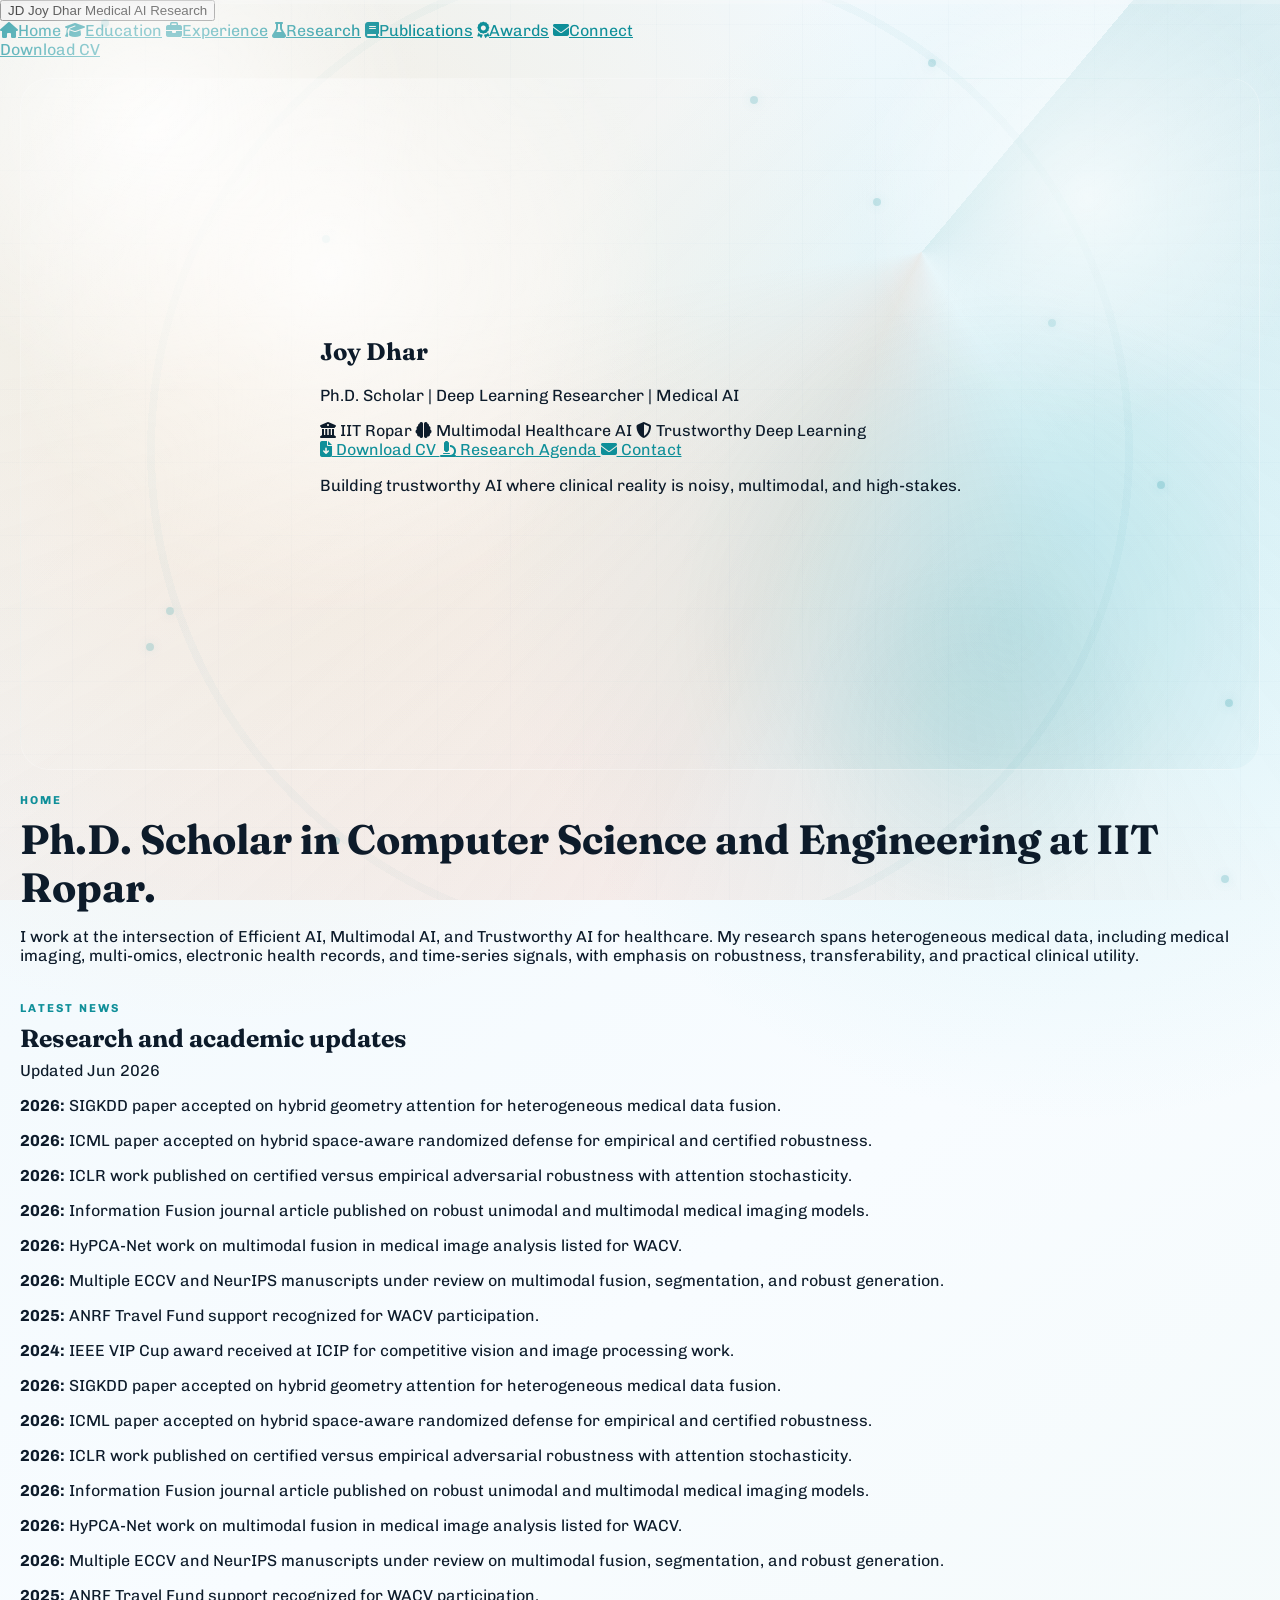
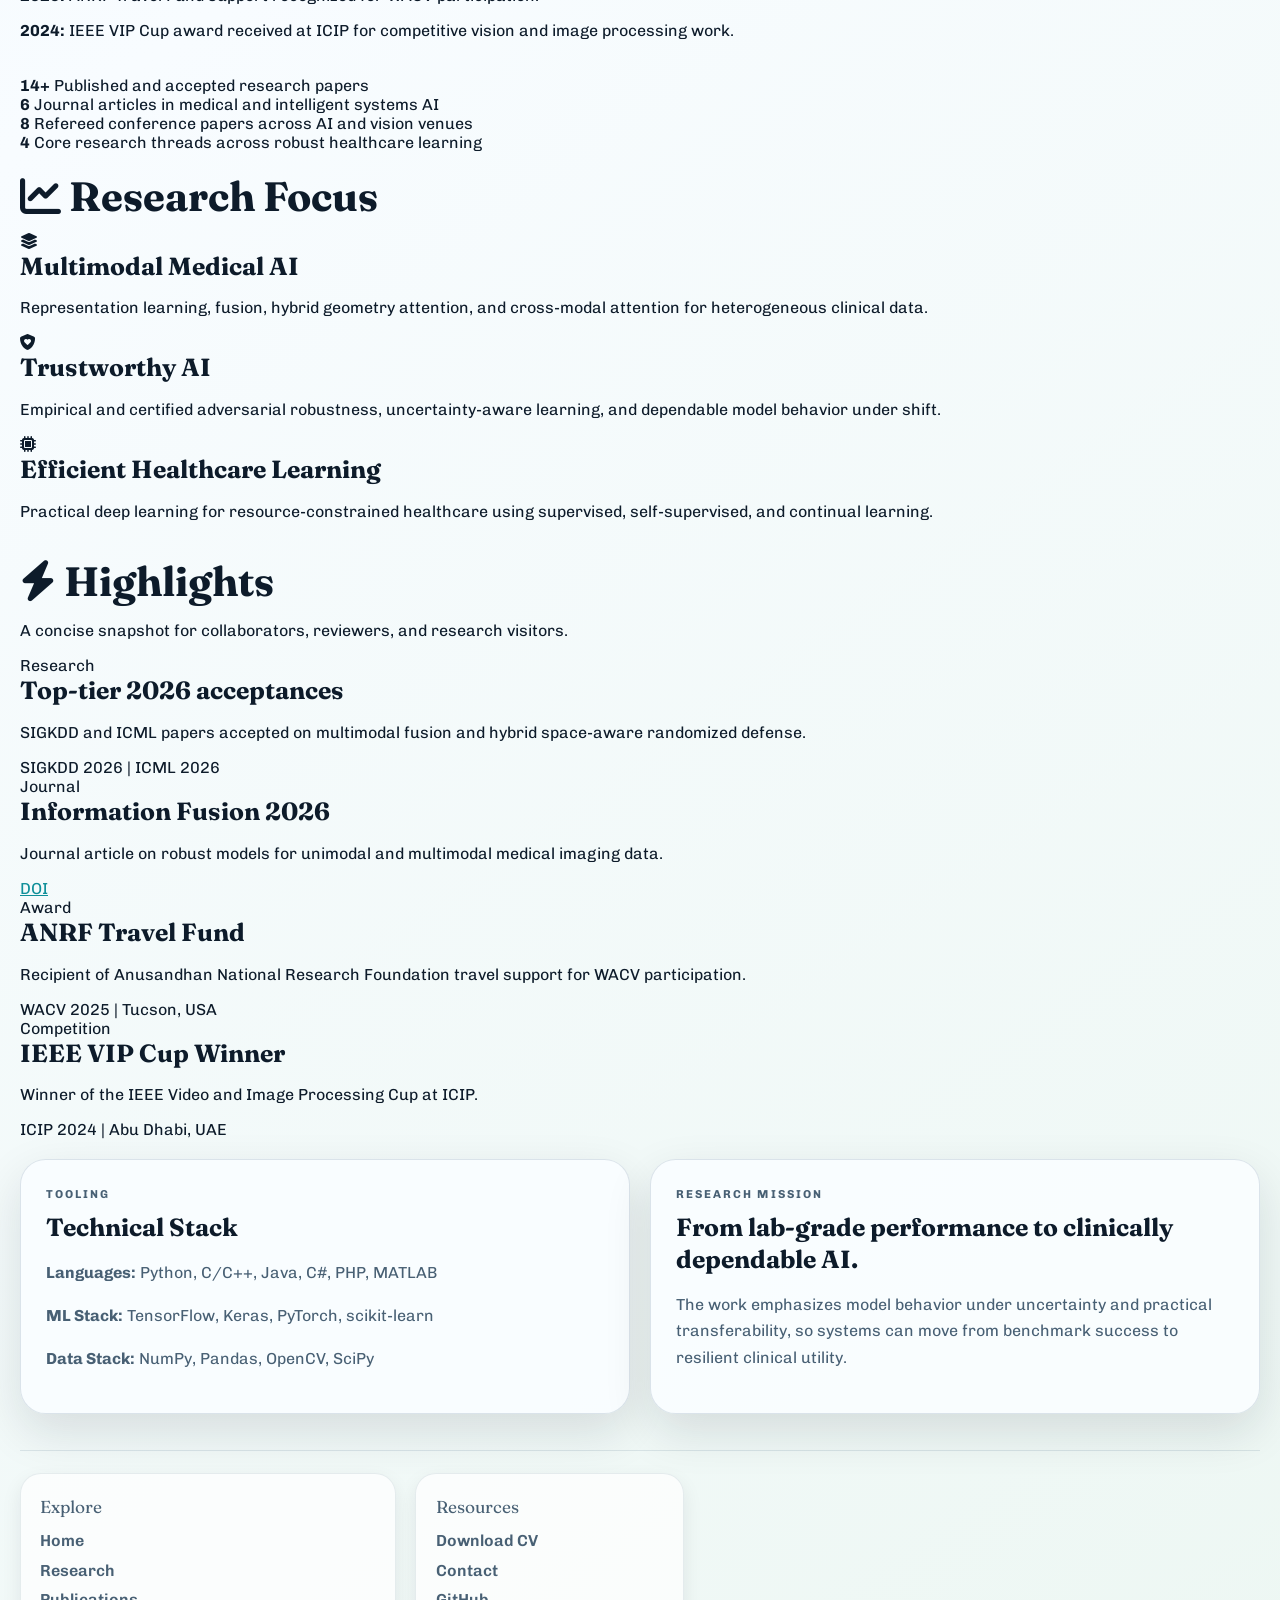
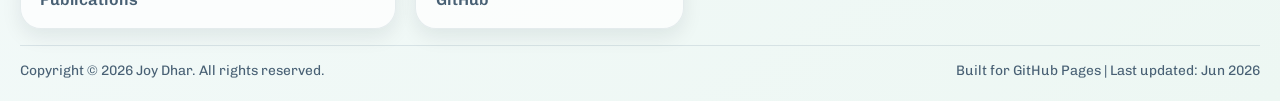
==== commit 5a3be165: "Change page title and update navigation links to Home" ====
--- a/index.html
+++ b/index.html
@@ -4,7 +4,7 @@
   <meta charset="UTF-8">
   <meta name="viewport" content="width=device-width, initial-scale=1.0">
   <meta name="description" content="Joy Dhar | Deep Learning Researcher and Ph.D. Scholar at IIT Ropar">
-  <title>Joy Dhar | About</title>
+  <title>Joy Dhar | Home</title>
   <link rel="preconnect" href="https://fonts.googleapis.com">
   <link rel="preconnect" href="https://fonts.gstatic.com" crossorigin>
   <link href="https://fonts.googleapis.com/css2?family=Chivo:wght@400;600;800&family=Fraunces:opsz,wght@9..144,500;9..144,700&display=swap" rel="stylesheet">
@@ -26,7 +26,7 @@
     </button>
 
     <nav class="side-nav-links" aria-label="Portfolio sections">
-      <a class="side-link active" href="index.html" data-tooltip="About"><span class="side-icon" aria-hidden="true"><i class="fa-solid fa-house"></i></span><span class="side-text">Home</span></a>
+      <a class="side-link active" href="index.html" data-tooltip="Home"><span class="side-icon" aria-hidden="true"><i class="fa-solid fa-house"></i></span><span class="side-text">Home</span></a>
       <a class="side-link" href="education.html" data-tooltip="Education"><span class="side-icon" aria-hidden="true"><i class="fa-solid fa-graduation-cap"></i></span><span class="side-text">Education</span></a>
       <a class="side-link" href="experience.html" data-tooltip="Experience"><span class="side-icon" aria-hidden="true"><i class="fa-solid fa-briefcase"></i></span><span class="side-text">Experience</span></a>
       <a class="side-link" href="research.html" data-tooltip="Research"><span class="side-icon" aria-hidden="true"><i class="fa-solid fa-flask"></i></span><span class="side-text">Research</span></a>
@@ -69,26 +69,14 @@
 
     <section id="home-content" class="home-content">
       <section class="home-about-panel">
-        <div class="about-profile-grid">
-          <div class="about-copy">
-            <p class="section-label">About</p>
-            <h2>Ph.D. Scholar in Computer Science and Engineering at IIT Ropar.</h2>
-            <p>
-              I work at the intersection of Efficient AI, Multimodal AI, and Trustworthy AI for healthcare.
-              My research spans heterogeneous medical data, including medical imaging, multi-omics, electronic
-              health records, and time-series signals, with emphasis on robustness, transferability, and practical
-              clinical utility.
-            </p>
-          </div>
-
-          <figure class="about-profile-card">
-            <img class="about-profile-image" src="images/profile.jpeg" alt="Joy Dhar profile image" loading="lazy">
-            <figcaption>
-              <span>Joy Dhar</span>
-              <strong>Ph.D. Scholar | IIT Ropar</strong>
-            </figcaption>
-          </figure>
-        </div>
+        <p class="section-label">Home</p>
+        <h2>Ph.D. Scholar in Computer Science and Engineering at IIT Ropar.</h2>
+        <p>
+          I work at the intersection of Efficient AI, Multimodal AI, and Trustworthy AI for healthcare.
+          My research spans heterogeneous medical data, including medical imaging, multi-omics, electronic
+          health records, and time-series signals, with emphasis on robustness, transferability, and practical
+          clinical utility.
+        </p>
       </section>
 
       <section class="latest-news-panel reveal" aria-label="Latest news">
@@ -221,52 +209,24 @@
 
   <footer class="site-footer" aria-label="Site footer">
     <div class="footer-grid">
-      <section class="footer-brand" aria-labelledby="footer-brand-title">
-        <p class="footer-kicker">Medical AI Research</p>
-        <h2 id="footer-brand-title">Joy Dhar</h2>
-        <p>Ph.D. scholar at IIT Ropar building efficient, multimodal, and trustworthy AI for healthcare data.</p>
-        <div class="footer-actions">
-          <a class="footer-cta" href="mailto:joy.22csz0003@iitrpr.ac.in">
-            Start a conversation <i class="fa-solid fa-arrow-right" aria-hidden="true"></i>
-          </a>
-          <a class="footer-cta secondary" href="Joy_Dhar_CV.pdf" target="_blank" rel="noopener noreferrer">
-            View CV <i class="fa-solid fa-file-pdf" aria-hidden="true"></i>
-          </a>
-        </div>
-      </section>
-
-      <nav class="footer-block" aria-label="Footer navigation">
+      <section class="footer-block">
         <p class="footer-title">Explore</p>
-        <a href="index.html"><i class="fa-solid fa-house" aria-hidden="true"></i>About</a>
-        <a href="research.html"><i class="fa-solid fa-flask" aria-hidden="true"></i>Research</a>
-        <a href="publications.html"><i class="fa-solid fa-book" aria-hidden="true"></i>Publications</a>
-        <a href="awards.html"><i class="fa-solid fa-award" aria-hidden="true"></i>Awards</a>
-      </nav>
-
-      <nav class="footer-block" aria-label="Research links">
-        <p class="footer-title">Work</p>
-        <a href="education.html"><i class="fa-solid fa-graduation-cap" aria-hidden="true"></i>Education</a>
-        <a href="experience.html"><i class="fa-solid fa-briefcase" aria-hidden="true"></i>Experience</a>
-        <a href="https://scholar.google.com/citations?user=Rc6ezD0AAAAJ&hl=en" target="_blank" rel="noopener noreferrer"><i class="fa-solid fa-graduation-cap" aria-hidden="true"></i>Google Scholar</a>
-        <a href="https://github.com/misti1203" target="_blank" rel="noopener noreferrer"><i class="fa-brands fa-github" aria-hidden="true"></i>GitHub</a>
-      </nav>
-
-      <section class="footer-block footer-contact">
-        <p class="footer-title">Contact</p>
-        <a href="mailto:joy.22csz0003@iitrpr.ac.in"><i class="fa-solid fa-envelope" aria-hidden="true"></i>joy.22csz0003@iitrpr.ac.in</a>
-        <a href="tel:+918777091225"><i class="fa-solid fa-phone" aria-hidden="true"></i>+91 87770 91225</a>
-        <span><i class="fa-solid fa-location-dot" aria-hidden="true"></i>Kolkata, India</span>
+        <a href="index.html">Home</a>
+        <a href="research.html">Research</a>
+        <a href="publications.html">Publications</a>
+      </section>
+
+      <section class="footer-block">
+        <p class="footer-title">Resources</p>
+        <a href="Joy_Dhar_CV.pdf" target="_blank" rel="noopener noreferrer">Download CV</a>
+        <a href="connect.html">Contact</a>
+        <a href="https://github.com/misti1203" target="_blank" rel="noopener noreferrer">GitHub</a>
       </section>
     </div>
 
     <div class="footer-meta">
       <p>Copyright &copy; <span class="current-year">2026</span> Joy Dhar. All rights reserved.</p>
-      <div class="footer-social" aria-label="Social profiles">
-        <a href="mailto:joy.22csz0003@iitrpr.ac.in" aria-label="Email Joy Dhar"><i class="fa-solid fa-envelope" aria-hidden="true"></i></a>
-        <a href="https://linkedin.com/in/joy-dhar-42930a248" target="_blank" rel="noopener noreferrer" aria-label="LinkedIn profile"><i class="fa-brands fa-linkedin-in" aria-hidden="true"></i></a>
-        <a href="https://github.com/misti1203" target="_blank" rel="noopener noreferrer" aria-label="GitHub profile"><i class="fa-brands fa-github" aria-hidden="true"></i></a>
-      </div>
-      <p>Last updated: Jun 2026</p>
+      <p>Built for GitHub Pages | Last updated: Jun 2026</p>
     </div>
   </footer>
 
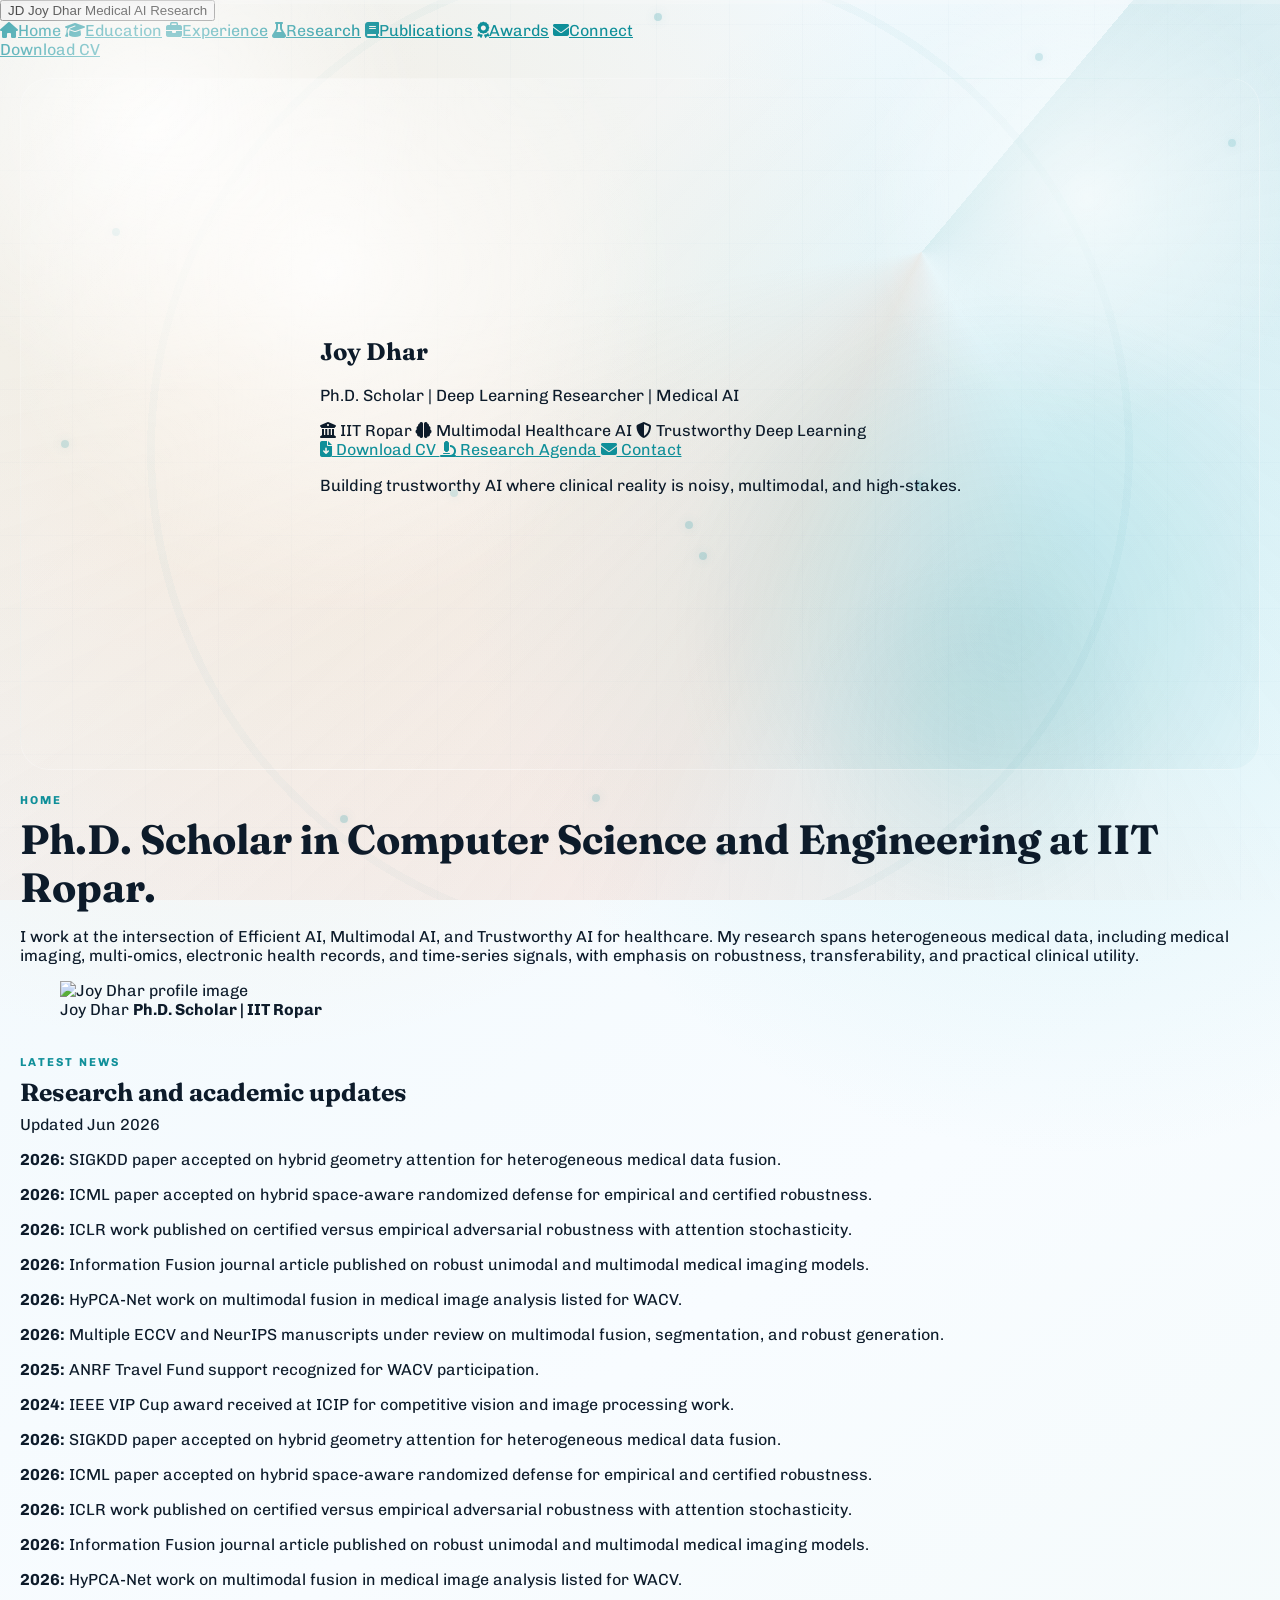
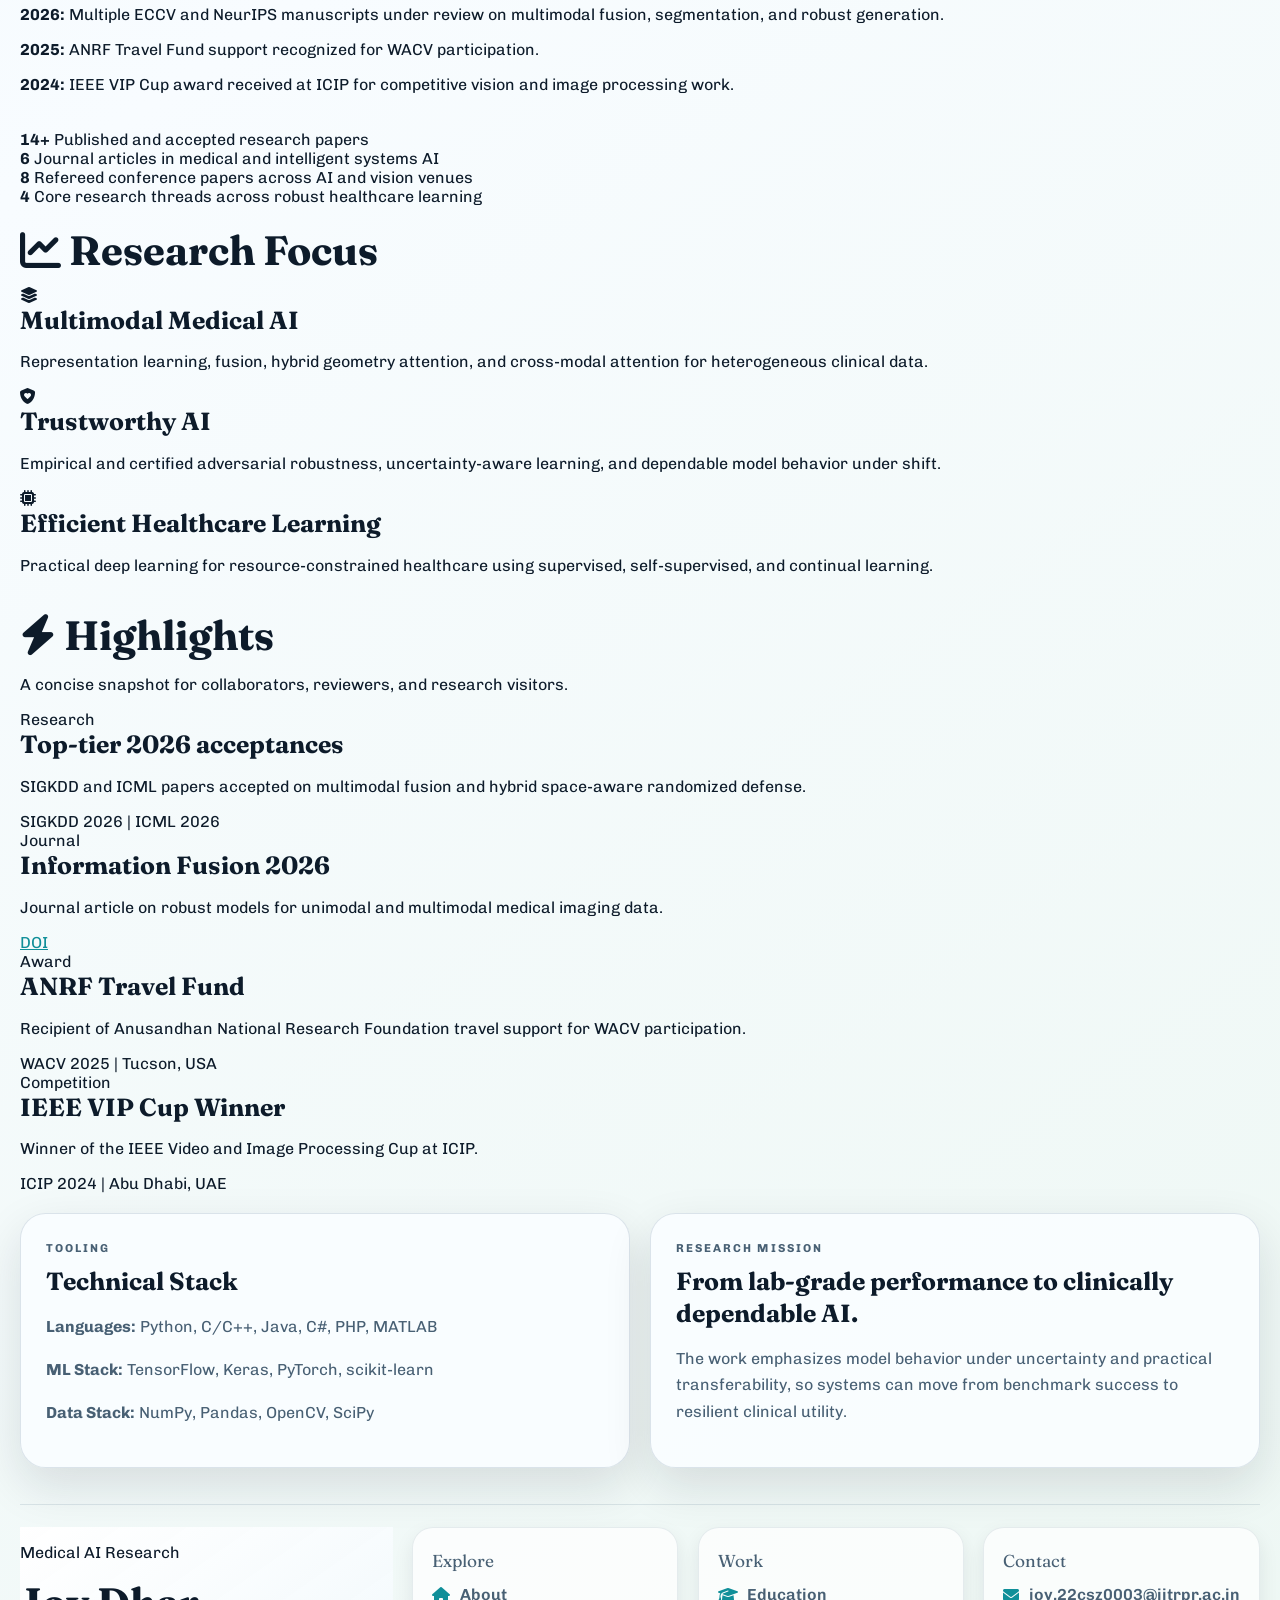
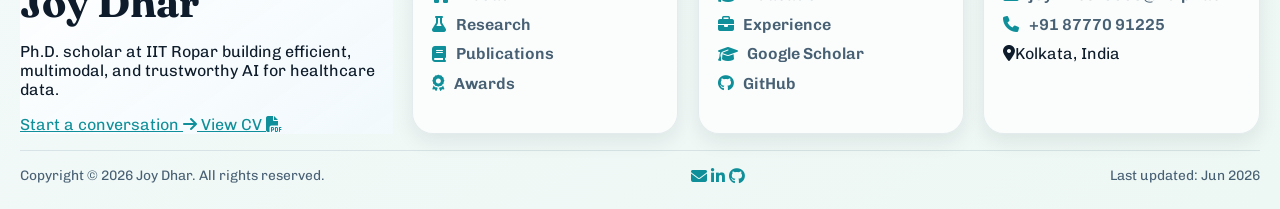
==== commit 42d600b7: "Merge branch 'main' into patch-1" ====
--- a/index.html
+++ b/index.html
@@ -26,7 +26,7 @@
     </button>
 
     <nav class="side-nav-links" aria-label="Portfolio sections">
-      <a class="side-link active" href="index.html" data-tooltip="Home"><span class="side-icon" aria-hidden="true"><i class="fa-solid fa-house"></i></span><span class="side-text">Home</span></a>
+      <a class="side-link active" href="index.html" data-tooltip="About"><span class="side-icon" aria-hidden="true"><i class="fa-solid fa-house"></i></span><span class="side-text">Home</span></a>
       <a class="side-link" href="education.html" data-tooltip="Education"><span class="side-icon" aria-hidden="true"><i class="fa-solid fa-graduation-cap"></i></span><span class="side-text">Education</span></a>
       <a class="side-link" href="experience.html" data-tooltip="Experience"><span class="side-icon" aria-hidden="true"><i class="fa-solid fa-briefcase"></i></span><span class="side-text">Experience</span></a>
       <a class="side-link" href="research.html" data-tooltip="Research"><span class="side-icon" aria-hidden="true"><i class="fa-solid fa-flask"></i></span><span class="side-text">Research</span></a>
@@ -69,14 +69,26 @@
 
     <section id="home-content" class="home-content">
       <section class="home-about-panel">
-        <p class="section-label">Home</p>
-        <h2>Ph.D. Scholar in Computer Science and Engineering at IIT Ropar.</h2>
-        <p>
-          I work at the intersection of Efficient AI, Multimodal AI, and Trustworthy AI for healthcare.
-          My research spans heterogeneous medical data, including medical imaging, multi-omics, electronic
-          health records, and time-series signals, with emphasis on robustness, transferability, and practical
-          clinical utility.
-        </p>
+        <div class="about-profile-grid">
+          <div class="about-copy">
+            <p class="section-label">Home</p>
+            <h2>Ph.D. Scholar in Computer Science and Engineering at IIT Ropar.</h2>
+            <p>
+              I work at the intersection of Efficient AI, Multimodal AI, and Trustworthy AI for healthcare.
+              My research spans heterogeneous medical data, including medical imaging, multi-omics, electronic
+              health records, and time-series signals, with emphasis on robustness, transferability, and practical
+              clinical utility.
+            </p>
+          </div>
+
+          <figure class="about-profile-card">
+            <img class="about-profile-image" src="images/profile.jpeg" alt="Joy Dhar profile image" loading="lazy">
+            <figcaption>
+              <span>Joy Dhar</span>
+              <strong>Ph.D. Scholar | IIT Ropar</strong>
+            </figcaption>
+          </figure>
+        </div>
       </section>
 
       <section class="latest-news-panel reveal" aria-label="Latest news">
@@ -209,24 +221,52 @@
 
   <footer class="site-footer" aria-label="Site footer">
     <div class="footer-grid">
-      <section class="footer-block">
+      <section class="footer-brand" aria-labelledby="footer-brand-title">
+        <p class="footer-kicker">Medical AI Research</p>
+        <h2 id="footer-brand-title">Joy Dhar</h2>
+        <p>Ph.D. scholar at IIT Ropar building efficient, multimodal, and trustworthy AI for healthcare data.</p>
+        <div class="footer-actions">
+          <a class="footer-cta" href="mailto:joy.22csz0003@iitrpr.ac.in">
+            Start a conversation <i class="fa-solid fa-arrow-right" aria-hidden="true"></i>
+          </a>
+          <a class="footer-cta secondary" href="Joy_Dhar_CV.pdf" target="_blank" rel="noopener noreferrer">
+            View CV <i class="fa-solid fa-file-pdf" aria-hidden="true"></i>
+          </a>
+        </div>
+      </section>
+
+      <nav class="footer-block" aria-label="Footer navigation">
         <p class="footer-title">Explore</p>
-        <a href="index.html">Home</a>
-        <a href="research.html">Research</a>
-        <a href="publications.html">Publications</a>
-      </section>
-
-      <section class="footer-block">
-        <p class="footer-title">Resources</p>
-        <a href="Joy_Dhar_CV.pdf" target="_blank" rel="noopener noreferrer">Download CV</a>
-        <a href="connect.html">Contact</a>
-        <a href="https://github.com/misti1203" target="_blank" rel="noopener noreferrer">GitHub</a>
+        <a href="index.html"><i class="fa-solid fa-house" aria-hidden="true"></i>About</a>
+        <a href="research.html"><i class="fa-solid fa-flask" aria-hidden="true"></i>Research</a>
+        <a href="publications.html"><i class="fa-solid fa-book" aria-hidden="true"></i>Publications</a>
+        <a href="awards.html"><i class="fa-solid fa-award" aria-hidden="true"></i>Awards</a>
+      </nav>
+
+      <nav class="footer-block" aria-label="Research links">
+        <p class="footer-title">Work</p>
+        <a href="education.html"><i class="fa-solid fa-graduation-cap" aria-hidden="true"></i>Education</a>
+        <a href="experience.html"><i class="fa-solid fa-briefcase" aria-hidden="true"></i>Experience</a>
+        <a href="https://scholar.google.com/citations?user=Rc6ezD0AAAAJ&hl=en" target="_blank" rel="noopener noreferrer"><i class="fa-solid fa-graduation-cap" aria-hidden="true"></i>Google Scholar</a>
+        <a href="https://github.com/misti1203" target="_blank" rel="noopener noreferrer"><i class="fa-brands fa-github" aria-hidden="true"></i>GitHub</a>
+      </nav>
+
+      <section class="footer-block footer-contact">
+        <p class="footer-title">Contact</p>
+        <a href="mailto:joy.22csz0003@iitrpr.ac.in"><i class="fa-solid fa-envelope" aria-hidden="true"></i>joy.22csz0003@iitrpr.ac.in</a>
+        <a href="tel:+918777091225"><i class="fa-solid fa-phone" aria-hidden="true"></i>+91 87770 91225</a>
+        <span><i class="fa-solid fa-location-dot" aria-hidden="true"></i>Kolkata, India</span>
       </section>
     </div>
 
     <div class="footer-meta">
       <p>Copyright &copy; <span class="current-year">2026</span> Joy Dhar. All rights reserved.</p>
-      <p>Built for GitHub Pages | Last updated: Jun 2026</p>
+      <div class="footer-social" aria-label="Social profiles">
+        <a href="mailto:joy.22csz0003@iitrpr.ac.in" aria-label="Email Joy Dhar"><i class="fa-solid fa-envelope" aria-hidden="true"></i></a>
+        <a href="https://linkedin.com/in/joy-dhar-42930a248" target="_blank" rel="noopener noreferrer" aria-label="LinkedIn profile"><i class="fa-brands fa-linkedin-in" aria-hidden="true"></i></a>
+        <a href="https://github.com/misti1203" target="_blank" rel="noopener noreferrer" aria-label="GitHub profile"><i class="fa-brands fa-github" aria-hidden="true"></i></a>
+      </div>
+      <p>Last updated: Jun 2026</p>
     </div>
   </footer>
 
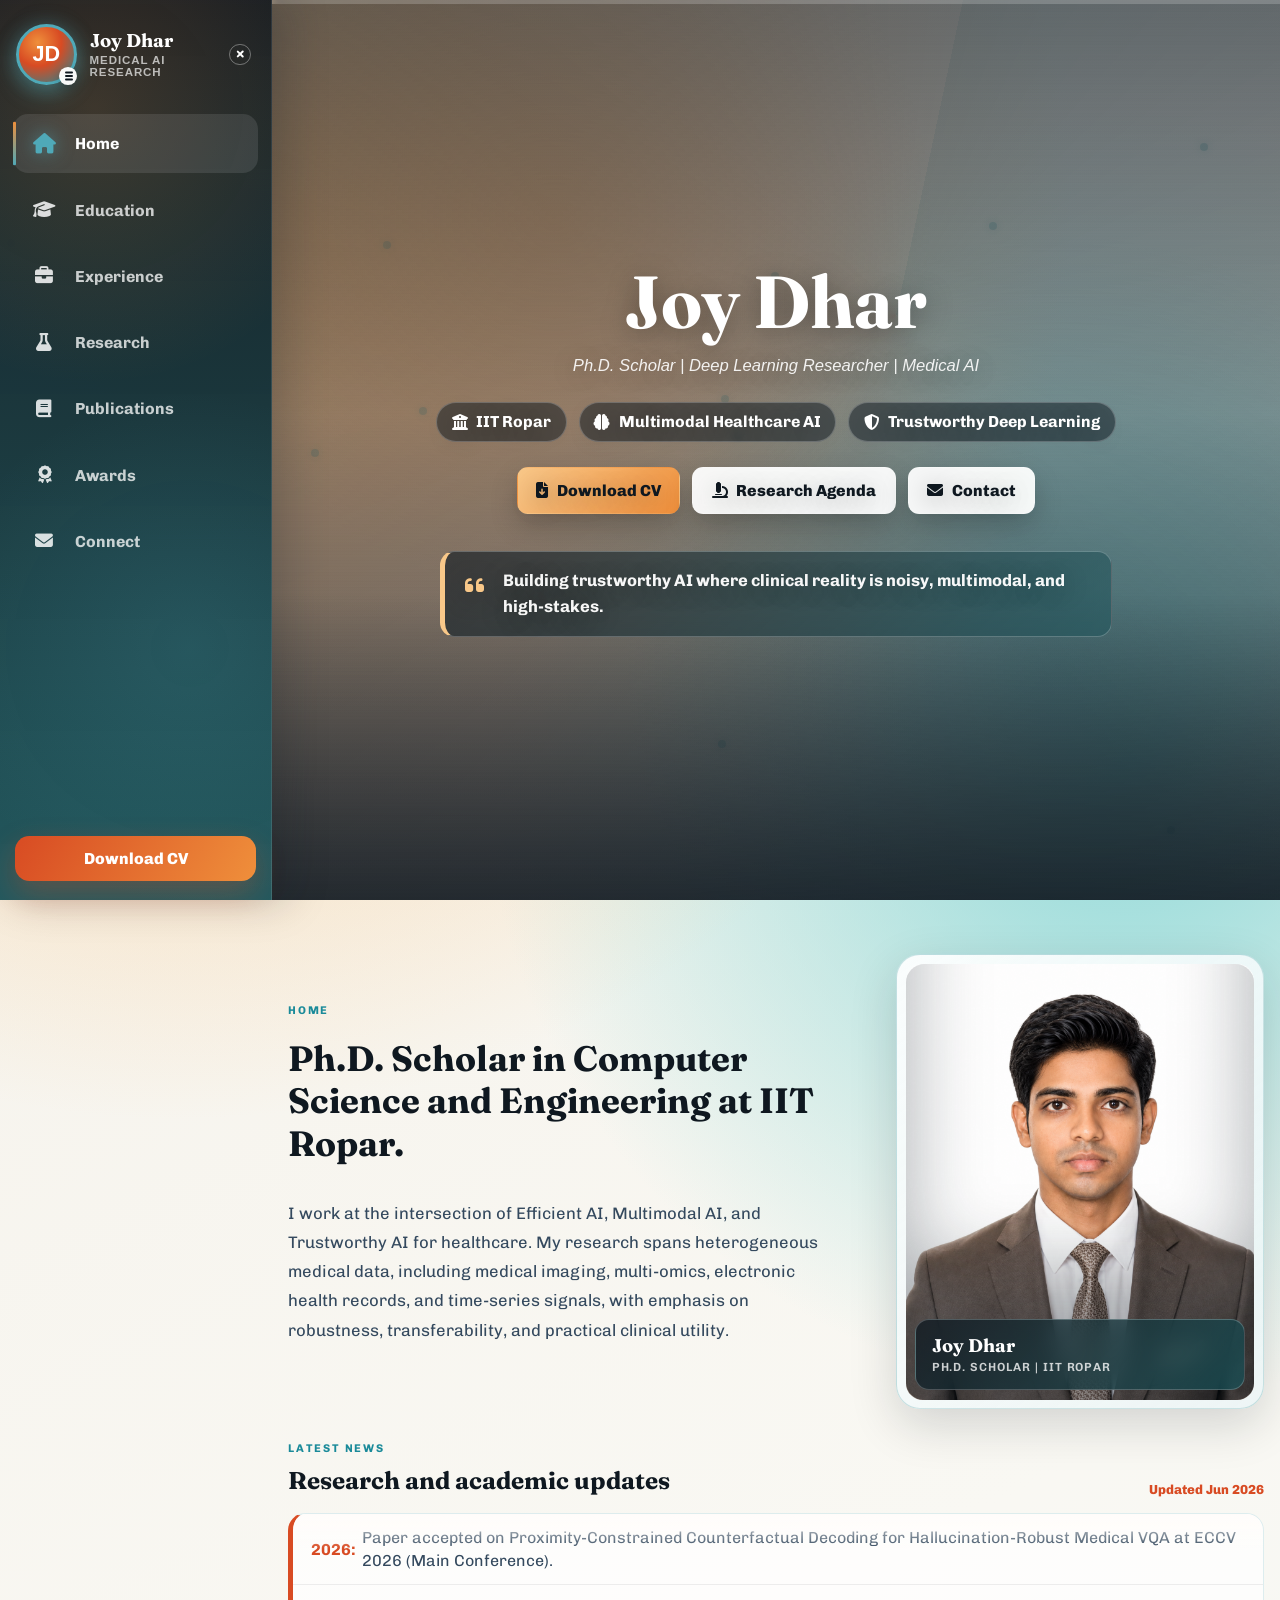
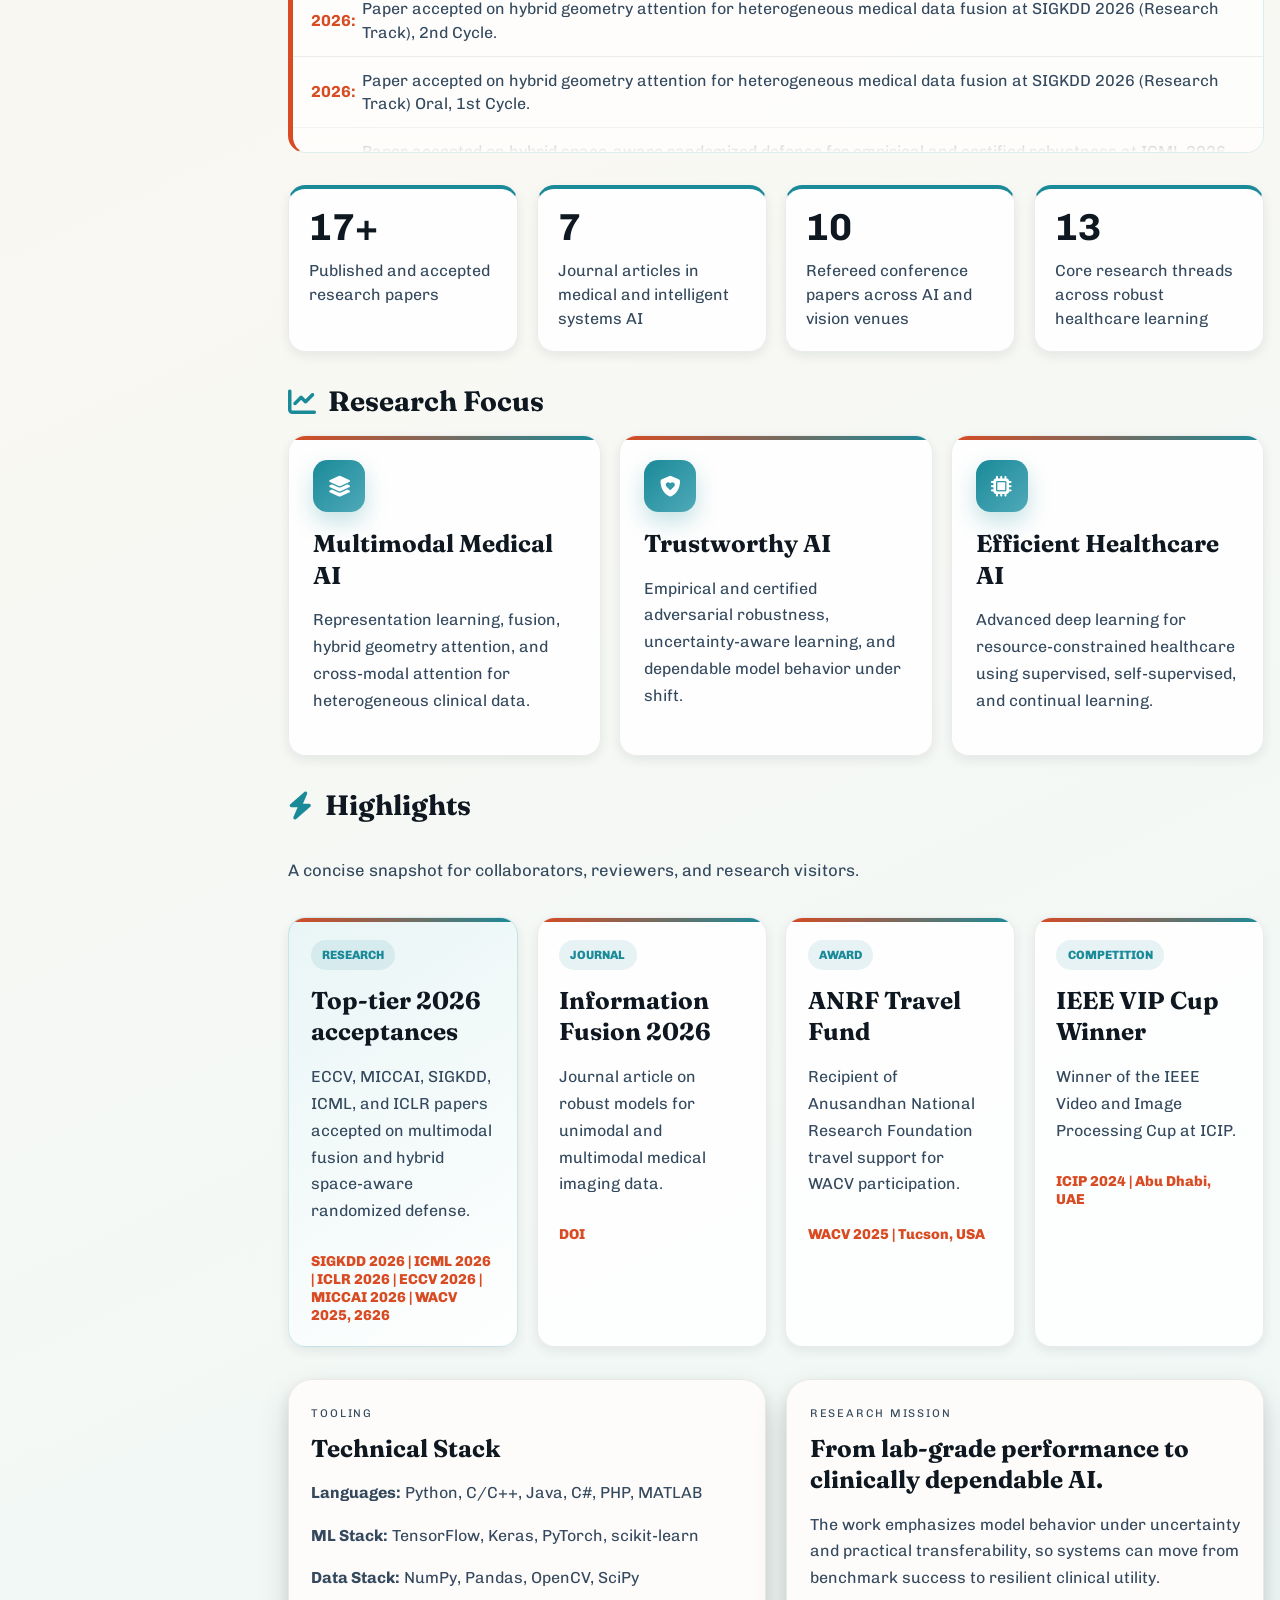
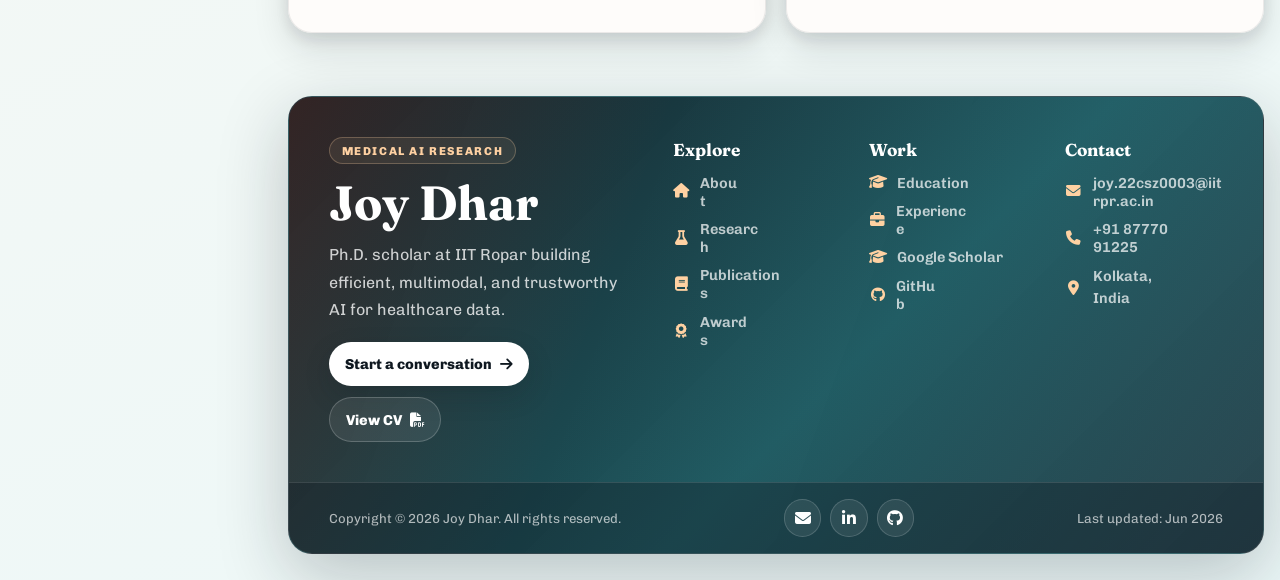
==== commit aa478d42: "Update index.html" ====
--- a/index.html
+++ b/index.html
@@ -82,7 +82,7 @@
           </div>
 
           <figure class="about-profile-card">
-            <img class="about-profile-image" src="images/profile.jpeg" alt="Joy Dhar profile image" loading="lazy">
+            <img class="about-profile-image" src="images/joy_profile.png" alt="Joy Dhar profile image" loading="lazy">
             <figcaption>
               <span>Joy Dhar</span>
               <strong>Ph.D. Scholar | IIT Ropar</strong>
@@ -101,21 +101,30 @@
         </div>
         <div class="latest-news-box">
           <div class="news-track">
-            <p><strong>2026:</strong> SIGKDD paper accepted on hybrid geometry attention for heterogeneous medical data fusion.</p>
-            <p><strong>2026:</strong> ICML paper accepted on hybrid space-aware randomized defense for empirical and certified robustness.</p>
-            <p><strong>2026:</strong> ICLR work published on certified versus empirical adversarial robustness with attention stochasticity.</p>
+            <p><strong>2026:</strong> Paper accepted on Proximity-Constrained Counterfactual Decoding for Hallucination-Robust Medical VQA at ECCV 2026 (Main Conference).</p>
+            <p><strong>2026:</strong> Paper accepted on hybrid geometry attention for heterogeneous medical data fusion at SIGKDD 2026 (Research Track), 2nd Cycle.</p>
+            <p><strong>2026:</strong> Paper accepted on hybrid geometry attention for heterogeneous medical data fusion at SIGKDD 2026 (Research Track) Oral, 1st Cycle.</p>
+            <p><strong>2026:</strong> Paper accepted on hybrid space-aware randomized defense for empirical and certified robustness at ICML 2026 (Main Conference).</p>
+            <p><strong>2026:</strong> Work published on certified versus empirical adversarial robustness with attention stochasticity at ICLR 2026 (Main Conference).</p>
+            <p><strong>2026:</strong> Paper accepted on Prompt and Probe: Data-Efficient Adaptation of Black-Box Foundation Models via Unified Active Visual Prompting at MICCAI 2026 (Main Conference).</p>
             <p><strong>2026:</strong> Information Fusion journal article published on robust unimodal and multimodal medical imaging models.</p>
-            <p><strong>2026:</strong> HyPCA-Net work on multimodal fusion in medical image analysis listed for WACV.</p>
-            <p><strong>2026:</strong> Multiple ECCV and NeurIPS manuscripts under review on multimodal fusion, segmentation, and robust generation.</p>
+            <p><strong>2026:</strong> Paper accepted on HyPCA-Net work on multimodal fusion in medical image analysis at WACV 2026.</p>
+            <p><strong>2026:</strong> Multiple manuscripts under review on multimodal fusion, segmentation, and adversarial robustness at NeurIPS 2026.</p>
             <p><strong>2025:</strong> ANRF Travel Fund support recognized for WACV participation.</p>
+            <p><strong>2026:</strong> Paper accepted on Multimodal fusion learning with dual attention for medical imaging at WACV 2025.</p>
             <p><strong>2024:</strong> IEEE VIP Cup award received at ICIP for competitive vision and image processing work.</p>
-            <p><strong>2026:</strong> SIGKDD paper accepted on hybrid geometry attention for heterogeneous medical data fusion.</p>
-            <p><strong>2026:</strong> ICML paper accepted on hybrid space-aware randomized defense for empirical and certified robustness.</p>
-            <p><strong>2026:</strong> ICLR work published on certified versus empirical adversarial robustness with attention stochasticity.</p>
+            
+            <p><strong>2026:</strong> Paper accepted on Proximity-Constrained Counterfactual Decoding for Hallucination-Robust Medical VQA at ECCV 2026 (Main Conference).</p>
+            <p><strong>2026:</strong> Paper accepted on hybrid geometry attention for heterogeneous medical data fusion at SIGKDD 2026 (Research Track), 2nd Cycle.</p>
+            <p><strong>2026:</strong> Paper accepted on hybrid geometry attention for heterogeneous medical data fusion at SIGKDD 2026 (Research Track) Oral, 1st Cycle.</p>
+            <p><strong>2026:</strong> Paper accepted on hybrid space-aware randomized defense for empirical and certified robustness at ICML 2026 (Main Conference).</p>
+            <p><strong>2026:</strong> Work published on certified versus empirical adversarial robustness with attention stochasticity at ICLR 2026 (Main Conference).</p>
+            <p><strong>2026:</strong> Paper accepted on Prompt and Probe: Data-Efficient Adaptation of Black-Box Foundation Models via Unified Active Visual Prompting at MICCAI 2026 (Main Conference).</p>
             <p><strong>2026:</strong> Information Fusion journal article published on robust unimodal and multimodal medical imaging models.</p>
-            <p><strong>2026:</strong> HyPCA-Net work on multimodal fusion in medical image analysis listed for WACV.</p>
-            <p><strong>2026:</strong> Multiple ECCV and NeurIPS manuscripts under review on multimodal fusion, segmentation, and robust generation.</p>
+            <p><strong>2026:</strong> Paper accepted on HyPCA-Net work on multimodal fusion in medical image analysis at WACV 2026.</p>
+            <p><strong>2026:</strong> Multiple manuscripts under review on multimodal fusion, segmentation, and adversarial robustness at NeurIPS 2026.</p>
             <p><strong>2025:</strong> ANRF Travel Fund support recognized for WACV participation.</p>
+            <p><strong>2026:</strong> Paper accepted on Multimodal fusion learning with dual attention for medical imaging at WACV 2025.</p>
             <p><strong>2024:</strong> IEEE VIP Cup award received at ICIP for competitive vision and image processing work.</p>
           </div>
         </div>
@@ -123,19 +132,19 @@
 
       <section class="metrics-grid reveal" aria-label="Academic snapshot">
         <article class="metric-card">
-          <strong>14+</strong>
+          <strong>17+</strong>
           <span>Published and accepted research papers</span>
         </article>
         <article class="metric-card">
-          <strong>6</strong>
+          <strong>7</strong>
           <span>Journal articles in medical and intelligent systems AI</span>
         </article>
         <article class="metric-card">
-          <strong>8</strong>
+          <strong>10</strong>
           <span>Refereed conference papers across AI and vision venues</span>
         </article>
         <article class="metric-card">
-          <strong>4</strong>
+          <strong>13</strong>
           <span>Core research threads across robust healthcare learning</span>
         </article>
       </section>
@@ -158,8 +167,8 @@
           </article>
           <article class="focus-card">
             <i class="fa-solid fa-microchip focus-icon" aria-hidden="true"></i>
-            <h3>Efficient Healthcare Learning</h3>
-            <p>Practical deep learning for resource-constrained healthcare using supervised, self-supervised, and continual learning.</p>
+            <h3>Efficient Healthcare AI</h3>
+            <p>Advanced deep learning for resource-constrained healthcare using supervised, self-supervised, and continual learning.</p>
           </article>
         </div>
       </section>
@@ -174,8 +183,8 @@
           <article class="highlight-card featured">
             <span class="highlight-badge">Research</span>
             <h3>Top-tier 2026 acceptances</h3>
-            <p>SIGKDD and ICML papers accepted on multimodal fusion and hybrid space-aware randomized defense.</p>
-            <div class="highlight-meta">SIGKDD 2026 | ICML 2026</div>
+            <p>ECCV, MICCAI, SIGKDD, ICML, and ICLR papers accepted on multimodal fusion and hybrid space-aware randomized defense.</p>
+            <div class="highlight-meta">SIGKDD 2026 | ICML 2026 | ICLR 2026 | ECCV 2026 | MICCAI 2026 | WACV 2025, 2626 </div>
           </article>
           <article class="highlight-card">
             <span class="highlight-badge">Journal</span>
--- a/styles.css
+++ b/styles.css
@@ -1,24 +1,38 @@
+/* World-Class Portfolio Design System - Enhanced 2026 */
+
 :root {
-  --ink: #0d1b2a;
-  --ink-soft: #486074;
-  --surface: rgba(250, 253, 255, 0.9);
-  --surface-strong: rgba(255, 255, 255, 0.96);
-  --surface-glass: rgba(239, 248, 252, 0.68);
-  --line: rgba(35, 76, 104, 0.14);
-  --line-strong: rgba(42, 110, 145, 0.22);
-  --accent: #f06b35;
-  --accent-deep: #c75225;
-  --accent-soft: #0f8f99;
-  --accent-alt: #4eb7d1;
-  --accent-fade: rgba(15, 143, 153, 0.12);
-  --success: #2b9e74;
-  --radius-lg: 1.6rem;
-  --radius-md: 1.15rem;
-  --radius-sm: 0.9rem;
-  --shadow-sm: 0 8px 20px rgba(13, 27, 42, 0.08);
-  --shadow: 0 18px 48px rgba(13, 27, 42, 0.12);
-  --shadow-lg: 0 26px 72px rgba(13, 27, 42, 0.16);
+  /* Core Colors */
+  --ink: #0f1820;
+  --ink-soft: #34495e;
+  --surface: rgba(255, 252, 250, 0.92);
+  --surface-dim: rgba(255, 252, 250, 0.65);
+  --line: rgba(15, 24, 32, 0.08);
+  --line-accent: rgba(26, 138, 153, 0.15);
+
+  /* Accent Colors */
+  --accent: #d84b23;
+  --accent-soft: #1a8a99;
+  --accent-light: #4fa9b8;
+  --accent-xsoft: #e8f4f6;
+
+  /* Layout */
+  --radius-lg: 1.5rem;
+  --radius-md: 1.1rem;
+  --radius-sm: 0.875rem;
+  --radius-xs: 0.5rem;
+
+  /* Shadows - Refined 3D Depth */
+  --shadow-xs: 0 2px 6px rgba(15, 24, 32, 0.06);
+  --shadow-sm: 0 4px 12px rgba(15, 24, 32, 0.08);
+  --shadow: 0 6px 16px rgba(15, 24, 32, 0.1), 0 16px 36px rgba(15, 24, 32, 0.12);
+  --shadow-md: 0 10px 28px rgba(15, 24, 32, 0.14);
+  --shadow-lg: 0 16px 48px rgba(15, 24, 32, 0.16);
+  --shadow-xl: 0 24px 72px rgba(15, 24, 32, 0.18);
+
+  /* Max Width */
   --max: min(1240px, calc(100% - 2rem));
+  --side-nav-expanded: 17rem;
+  --side-nav-collapsed: 5.25rem;
 }
 
 * {
@@ -32,108 +46,68 @@
   min-height: 100%;
 }
 
-html {
-  scroll-padding-top: 1rem;
-}
-
 body {
+  --side-nav-width: var(--side-nav-expanded);
   font-family: "Chivo", "Segoe UI", sans-serif;
   color: var(--ink);
   overflow-x: hidden;
   position: relative;
-  background:
-    radial-gradient(circle at top left, rgba(240, 107, 53, 0.14), transparent 30%),
-    radial-gradient(circle at top right, rgba(78, 183, 209, 0.18), transparent 28%),
-    linear-gradient(145deg, #edf6fb 0%, #f9fcff 38%, #eefaf6 100%);
+  background: linear-gradient(155deg, #f4f0e8, #f9f8f3 45%, #ecf8f8);
+  padding-left: var(--side-nav-width);
   font-feature-settings: "liga" 1, "calt" 1;
   -webkit-font-smoothing: antialiased;
   -moz-osx-font-smoothing: grayscale;
-}
-
-body::before,
-body::after {
-  content: "";
-  position: fixed;
-  inset: 0;
-  pointer-events: none;
-  z-index: 0;
-}
-
-body::before {
-  background:
-    repeating-linear-gradient(
-      90deg,
-      transparent 0,
-      transparent 72px,
-      rgba(59, 115, 148, 0.035) 72px,
-      rgba(59, 115, 148, 0.035) 73px
-    ),
-    repeating-linear-gradient(
-      0deg,
-      transparent 0,
-      transparent 72px,
-      rgba(59, 115, 148, 0.03) 72px,
-      rgba(59, 115, 148, 0.03) 73px
-    );
-  opacity: 0.6;
-}
-
-body::after {
-  background:
-    radial-gradient(circle at 12% 14%, rgba(255, 255, 255, 0.85), transparent 20%),
-    radial-gradient(circle at 85% 22%, rgba(255, 255, 255, 0.7), transparent 18%),
-    radial-gradient(circle at 76% 82%, rgba(15, 143, 153, 0.08), transparent 15%);
-}
-
+  transition: padding-left 320ms cubic-bezier(0.23, 1, 0.320, 1);
+}
+
+body.nav-collapsed {
+  --side-nav-width: var(--side-nav-collapsed);
+}
+
+/* Page Background Gradients */
 body.page-about {
-  background:
-    radial-gradient(circle at 18% 10%, rgba(255, 189, 118, 0.22), transparent 22%),
-    radial-gradient(circle at 84% 16%, rgba(82, 201, 214, 0.2), transparent 20%),
-    linear-gradient(145deg, #eef7fb 0%, #f8fcff 42%, #edf7f3 100%);
+  background: radial-gradient(circle at 14% 6%, #f9c889 0%, transparent 24%),
+              radial-gradient(circle at 88% 20%, #8ed9d8 0%, transparent 20%),
+              linear-gradient(155deg, #f4f0e8, #f9f8f3 45%, #ecf8f8);
 }
 
 body.page-education {
-  background:
-    radial-gradient(circle at 18% 8%, rgba(255, 205, 138, 0.2), transparent 22%),
-    radial-gradient(circle at 82% 18%, rgba(90, 177, 227, 0.18), transparent 20%),
-    linear-gradient(145deg, #eef5fa 0%, #fbfdff 42%, #eef6ff 100%);
+  background: radial-gradient(circle at 15% 6%, #f6d8aa 0%, transparent 20%),
+              radial-gradient(circle at 84% 24%, #9fd8f2 0%, transparent 22%),
+              linear-gradient(155deg, #f5f1e8, #f8fafc 46%, #edf4ff);
 }
 
 body.page-experience {
-  background:
-    radial-gradient(circle at 15% 10%, rgba(255, 189, 128, 0.2), transparent 20%),
-    radial-gradient(circle at 82% 18%, rgba(103, 202, 156, 0.16), transparent 19%),
-    linear-gradient(145deg, #f0f8fb 0%, #fbfdfe 40%, #eef9f3 100%);
+  background: radial-gradient(circle at 12% 10%, #f7c88f 0%, transparent 21%),
+              radial-gradient(circle at 85% 20%, #acd7ba 0%, transparent 22%),
+              linear-gradient(150deg, #f7f1e9, #f8faf3 44%, #ebf7ef);
 }
 
 body.page-research {
-  background:
-    radial-gradient(circle at 15% 8%, rgba(255, 176, 132, 0.2), transparent 22%),
-    radial-gradient(circle at 84% 14%, rgba(78, 183, 209, 0.18), transparent 21%),
-    linear-gradient(145deg, #eff7fb 0%, #fbfdff 42%, #eefaf7 100%);
+  background: radial-gradient(circle at 18% 7%, #f6bf87 0%, transparent 24%),
+              radial-gradient(circle at 90% 15%, #95d7c0 0%, transparent 20%),
+              linear-gradient(150deg, #f6efe7, #f4faf3 45%, #e9f6f0);
 }
 
 body.page-publications {
-  background:
-    radial-gradient(circle at 15% 8%, rgba(255, 183, 121, 0.2), transparent 22%),
-    radial-gradient(circle at 84% 16%, rgba(105, 177, 232, 0.18), transparent 22%),
-    linear-gradient(145deg, #eff7fb 0%, #fbfdff 40%, #eef5fb 100%);
+  background: radial-gradient(circle at 12% 8%, #f7c99d 0%, transparent 21%),
+              radial-gradient(circle at 82% 18%, #9bc8ec 0%, transparent 23%),
+              linear-gradient(150deg, #f7f1e8, #f6f9fb 45%, #eaf2fb);
 }
 
 body.page-awards {
-  background:
-    radial-gradient(circle at 16% 10%, rgba(255, 200, 127, 0.2), transparent 22%),
-    radial-gradient(circle at 82% 18%, rgba(125, 182, 236, 0.17), transparent 22%),
-    linear-gradient(145deg, #f3f8fb 0%, #fffefb 38%, #eef5fd 100%);
+  background: radial-gradient(circle at 16% 10%, #ffca88 0%, transparent 22%),
+              radial-gradient(circle at 88% 16%, #a4d0ef 0%, transparent 20%),
+              linear-gradient(155deg, #f8f0e5, #f9f8ee 48%, #edf4fb);
 }
 
 body.page-connect {
-  background:
-    radial-gradient(circle at 15% 12%, rgba(255, 181, 126, 0.2), transparent 22%),
-    radial-gradient(circle at 82% 18%, rgba(88, 204, 196, 0.16), transparent 20%),
-    linear-gradient(145deg, #eef8fb 0%, #fbfdff 40%, #eef9f7 100%);
-}
-
+  background: radial-gradient(circle at 14% 9%, #f7cb9f 0%, transparent 22%),
+              radial-gradient(circle at 88% 20%, #99d8d2 0%, transparent 20%),
+              linear-gradient(155deg, #f7efe8, #f7f8f2 45%, #ebf8f5);
+}
+
+/* Background Layers */
 .atmosphere,
 .grain-layer {
   position: fixed;
@@ -142,37 +116,36 @@
 }
 
 .atmosphere {
-  background:
-    conic-gradient(from 40deg at 72% 28%, rgba(15, 143, 153, 0.11), transparent 30%, rgba(240, 107, 53, 0.1), transparent 62%),
-    radial-gradient(circle at center, transparent 0 62%, rgba(15, 143, 153, 0.03) 62% 63%, transparent 63%);
-  animation: drift 18s ease-in-out infinite alternate;
+  background: conic-gradient(from 12deg at 70% 35%, rgba(47, 141, 149, 0.09), transparent, rgba(216, 75, 35, 0.12), transparent);
+  animation: drift 14s ease-in-out infinite alternate;
 }
 
 .grain-layer {
-  opacity: 0.16;
-  background-image: radial-gradient(rgba(13, 27, 42, 0.14) 0.4px, transparent 0.4px);
-  background-size: 10px 10px;
-}
-
+  opacity: 0.22;
+  background-image: repeating-linear-gradient(0deg, rgba(24, 35, 40, 0.03) 0, rgba(24, 35, 40, 0.03) 1px, transparent 1px, transparent 3px);
+}
+
+/* Progress Indicator */
 .progress-rail {
   position: fixed;
-  inset: 0 0 auto 0;
+  left: 0;
+  top: 0;
+  width: 100%;
   height: 4px;
-  z-index: 40;
-  background: rgba(255, 255, 255, 0.22);
-  backdrop-filter: blur(6px);
+  z-index: 30;
+  background: rgba(255, 255, 255, 0.2);
+  backdrop-filter: blur(4px);
 }
 
 .progress-fill {
   width: 0;
   height: 100%;
-  background: linear-gradient(90deg, var(--accent), #ffb347, var(--accent-soft));
-  box-shadow: 0 0 16px rgba(240, 107, 53, 0.45);
+  background: linear-gradient(90deg, #d84b23, #ef8f3b, #2f8d95);
+  box-shadow: 0 0 16px rgba(216, 75, 35, 0.5);
   transition: width 120ms linear;
 }
 
-.site-header,
-.nav-shell,
+/* Layout Container */
 .page-shell,
 .site-footer {
   width: var(--max);
@@ -181,179 +154,325 @@
   z-index: 1;
 }
 
-.site-header {
+/* Sidebar Navigation */
+.side-nav {
+  position: fixed;
+  inset: 0 auto 0 0;
+  width: var(--side-nav-width);
+  z-index: 40;
+  display: flex;
+  flex-direction: column;
+  overflow: visible;
+  color: #fff;
+  background: linear-gradient(180deg, rgba(15, 24, 32, 0.98), rgba(23, 82, 89, 0.95));
+  border-right: 1px solid rgba(255, 255, 255, 0.12);
+  box-shadow: 14px 0 40px rgba(15, 24, 32, 0.22);
+  transition: width 320ms cubic-bezier(0.23, 1, 0.320, 1);
+}
+
+.side-nav::before {
+  content: "";
+  position: absolute;
+  inset: 0;
+  background: radial-gradient(circle at 35% 12%, rgba(239, 143, 59, 0.18), transparent 34%),
+              radial-gradient(circle at 70% 72%, rgba(79, 169, 184, 0.16), transparent 38%);
+  pointer-events: none;
+}
+
+.side-nav-toggle {
+  position: relative;
+  display: grid;
+  grid-template-columns: 3.8rem minmax(0, 1fr) 1.6rem;
+  align-items: center;
+  gap: 0.8rem;
+  width: 100%;
+  min-height: 6.8rem;
+  padding: 1.2rem 1rem;
+  border: 0;
+  color: inherit;
+  background: transparent;
+  cursor: pointer;
+  text-align: left;
+}
+
+.side-brand-mark {
+  position: relative;
+  width: 3.8rem;
+  height: 3.8rem;
+  border-radius: 50%;
+  display: inline-grid;
+  place-items: center;
+  color: #fff;
+  background: radial-gradient(circle at 34% 28%, #ef8f3b 0%, #d84b23 44%, #1a8a99 100%);
+  border: 3px solid var(--accent-light);
+  box-shadow: 0 8px 22px rgba(79, 169, 184, 0.42), 0 0 22px rgba(79, 169, 184, 0.22);
+  font-size: 1.35rem;
+  font-weight: 800;
+  transition: transform 220ms ease, border-color 220ms ease, box-shadow 220ms ease;
+}
+
+.side-brand-mark::after {
+  content: "";
+  position: absolute;
+  right: -0.18rem;
+  bottom: -0.18rem;
+  z-index: 2;
+  width: 1.12rem;
+  height: 1.12rem;
+  border-radius: 50%;
+  background: rgba(255, 255, 255, 0.96);
+  box-shadow: 0 4px 10px rgba(15, 24, 32, 0.22);
+}
+
+.side-brand-mark::before {
+  content: "";
+  position: absolute;
+  right: 0.08rem;
+  bottom: 0.29rem;
+  z-index: 3;
+  width: 0.5rem;
+  height: 2px;
+  border-radius: 999px;
+  background: var(--ink);
+  box-shadow: 0 -0.22rem 0 var(--ink), 0 0.22rem 0 var(--ink);
+}
+
+.side-brand-initials {
+  position: relative;
+  z-index: 1;
+}
+
+.side-nav-toggle:hover .side-brand-mark,
+.side-nav-toggle:focus .side-brand-mark {
+  transform: scale(1.05);
+  border-color: #8ed9d8;
+  box-shadow: 0 12px 28px rgba(79, 169, 184, 0.52), 0 0 28px rgba(79, 169, 184, 0.32);
+}
+
+.side-brand-copy {
+  display: grid;
+  gap: 0.18rem;
+  min-width: 0;
+  transition: opacity 240ms ease, transform 240ms ease;
+}
+
+.side-brand-name {
+  font-family: "Fraunces", Georgia, serif;
+  font-size: 1.16rem;
+  font-weight: 700;
+  line-height: 1.1;
+}
+
+.side-brand-role {
+  color: rgba(255, 255, 255, 0.68);
+  font-size: 0.72rem;
+  font-weight: 700;
+  letter-spacing: 0.08em;
+  text-transform: uppercase;
+}
+
+.side-toggle-glyph {
+  position: relative;
+  width: 1.35rem;
+  height: 1.35rem;
+  border-radius: 50%;
+  border: 1px solid rgba(255, 255, 255, 0.36);
+  transition: transform 240ms ease, opacity 240ms ease;
+}
+
+.side-toggle-glyph::before,
+.side-toggle-glyph::after {
+  content: "";
+  position: absolute;
+  top: 50%;
+  left: 50%;
+  width: 0.55rem;
+  height: 2px;
+  border-radius: 2px;
+  background: #fff;
+  transform-origin: center;
+}
+
+.side-toggle-glyph::before {
+  transform: translate(-48%, -50%) rotate(45deg);
+}
+
+.side-toggle-glyph::after {
+  transform: translate(-48%, -50%) rotate(-45deg);
+}
+
+.side-nav-links {
+  position: relative;
+  display: grid;
+  gap: 0.45rem;
+  width: 100%;
+  padding: 0.35rem 0.8rem 1rem;
+  overflow: visible;
+  scrollbar-width: thin;
+  scrollbar-color: rgba(239, 143, 59, 0.75) transparent;
+}
+
+.side-link {
+  position: relative;
   display: flex;
   align-items: center;
-  gap: 1rem;
-  padding-top: 1.4rem;
-}
-
-.brand-mark {
-  width: 68px;
-  height: 68px;
-  flex-shrink: 0;
-  border-radius: 1.4rem;
+  gap: 0.8rem;
+  min-height: 3.15rem;
+  padding: 0.72rem 0.85rem;
+  border-radius: 0.95rem;
+  color: rgba(255, 255, 255, 0.76);
+  text-decoration: none;
+  font-weight: 700;
+  transition: background 220ms ease, color 220ms ease, transform 220ms ease;
+}
+
+.side-link::before {
+  content: "";
+  position: absolute;
+  inset: 0 auto 0 0;
+  width: 3px;
+  border-radius: 999px;
+  background: linear-gradient(180deg, #ef8f3b, #4fa9b8);
+  opacity: 0;
+  transform: scaleY(0.45);
+  transition: opacity 220ms ease, transform 220ms ease;
+}
+
+.side-link:hover,
+.side-link:focus,
+.side-link.active {
+  color: #fff;
+  background: rgba(255, 255, 255, 0.1);
+}
+
+.side-link:hover,
+.side-link:focus {
+  transform: translateX(4px);
+}
+
+.side-link:hover::before,
+.side-link:focus::before,
+.side-link.active::before {
+  opacity: 1;
+  transform: scaleY(0.74);
+}
+
+.side-icon {
   display: inline-grid;
   place-items: center;
+  flex: 0 0 2.25rem;
+  width: 2.25rem;
+  height: 2.25rem;
+  border-radius: 50%;
+  color: rgba(255, 255, 255, 0.84);
+  background: transparent;
+  box-shadow: none;
+  font-size: 1.12rem;
+  font-weight: 800;
+  transition: color 220ms ease, transform 220ms ease, filter 220ms ease;
+}
+
+.side-icon i {
+  line-height: 1;
+}
+
+.side-link:hover .side-icon,
+.side-link:focus .side-icon,
+.side-link.active .side-icon {
+  color: var(--accent-light);
+  transform: scale(1.14);
+  filter: drop-shadow(0 0 8px rgba(79, 169, 184, 0.58));
+}
+
+.side-text {
+  white-space: nowrap;
+  transition: opacity 220ms ease, transform 220ms ease, width 220ms ease;
+}
+
+.side-nav-actions {
+  position: relative;
+  margin-top: auto;
+  padding: 1rem 0.95rem 1.2rem;
+  transition: opacity 220ms ease;
+}
+
+.side-nav-actions a {
+  display: flex;
+  align-items: center;
+  justify-content: center;
+  min-height: 2.8rem;
+  border-radius: 0.9rem;
+  color: #fff;
   text-decoration: none;
   font-weight: 800;
-  letter-spacing: 0.08em;
+  background: linear-gradient(120deg, #d84b23, #ef8f3b);
+  box-shadow: 0 12px 30px rgba(216, 75, 35, 0.32);
+}
+
+body.nav-collapsed .side-nav-toggle {
+  grid-template-columns: 1fr;
+  justify-items: center;
+  min-height: 6.2rem;
+  padding: 1rem 0.6rem;
+}
+
+body.nav-collapsed .side-brand-copy,
+body.nav-collapsed .side-toggle-glyph,
+body.nav-collapsed .side-text,
+body.nav-collapsed .side-nav-actions {
+  opacity: 0;
+  pointer-events: none;
+}
+
+body.nav-collapsed .side-text {
+  width: 0;
+  overflow: hidden;
+  transform: translateX(-0.35rem);
+}
+
+body.nav-collapsed .side-link {
+  justify-content: center;
+  padding-inline: 0.45rem;
+}
+
+body.nav-collapsed .side-link:hover,
+body.nav-collapsed .side-link:focus {
+  transform: none;
+}
+
+body.nav-collapsed .side-link::after {
+  content: attr(data-tooltip);
+  position: absolute;
+  top: 50%;
+  left: calc(100% + 0.7rem);
+  z-index: 50;
+  min-width: max-content;
+  padding: 0.45rem 0.65rem;
+  border-radius: 0.55rem;
   color: #fff;
-  background:
-    linear-gradient(145deg, rgba(255, 255, 255, 0.18), transparent),
-    linear-gradient(135deg, var(--accent), #ff9b54 55%, var(--accent-soft));
-  box-shadow: 0 16px 36px rgba(22, 72, 104, 0.22);
-  transition: transform 240ms ease, box-shadow 240ms ease;
-}
-
-.brand-mark:hover,
-.brand-mark:focus {
-  transform: translateY(-3px);
-  box-shadow: 0 22px 46px rgba(22, 72, 104, 0.28);
-}
-
-.brand-copy {
-  display: grid;
-  gap: 0.22rem;
-}
-
-.brand-wordmark {
-  text-decoration: none;
-  font-family: "Fraunces", Georgia, serif;
-  font-weight: 700;
-  font-size: 1.32rem;
-  color: var(--ink);
-}
-
-.brand-subline {
-  margin: 0;
-  font-size: 0.88rem;
-  letter-spacing: 0.04em;
-  color: var(--ink-soft);
-}
-
-.header-kicker {
-  margin: 0 0 0 auto;
-  padding: 0.6rem 0.95rem;
-  border-radius: 999px;
-  background: rgba(255, 255, 255, 0.72);
-  border: 1px solid rgba(42, 110, 145, 0.12);
-  color: var(--ink-soft);
-  font-size: 0.72rem;
+  background: rgba(15, 24, 32, 0.94);
+  box-shadow: var(--shadow-md);
+  opacity: 0;
+  pointer-events: none;
+  transform: translate(-0.25rem, -50%);
+  transition: opacity 180ms ease, transform 180ms ease;
+}
+
+body.nav-collapsed .side-link:hover::after,
+body.nav-collapsed .side-link:focus::after {
+  opacity: 1;
+  transform: translate(0, -50%);
+}
+
+/* Typography Hierarchy */
+.eyebrow,
+.section-label {
   text-transform: uppercase;
   letter-spacing: 0.16em;
-}
-
-.nav-shell {
-  margin-top: 1rem;
-  display: grid;
-  gap: 0.7rem;
-}
-
-.nav-compact-toggle {
-  justify-self: end;
-  display: inline-flex;
-  align-items: center;
-  gap: 0.7rem;
-  border: 1px solid var(--line-strong);
-  background: rgba(255, 255, 255, 0.82);
-  color: var(--ink);
-  border-radius: 999px;
-  padding: 0.78rem 1rem;
-  font: inherit;
-  cursor: pointer;
-  box-shadow: var(--shadow-sm);
-  transition: transform 220ms ease, box-shadow 220ms ease, background 220ms ease;
-}
-
-.nav-compact-toggle:hover,
-.nav-compact-toggle:focus {
-  transform: translateY(-2px);
-  box-shadow: var(--shadow);
-  background: rgba(255, 255, 255, 0.96);
-}
-
-.nav-toggle-icons {
-  display: inline-flex;
-  align-items: center;
-  gap: 0.55rem;
+  font-size: 0.7rem;
   color: var(--accent-soft);
-}
-
-.nav-toggle-text {
-  font-weight: 600;
-  font-size: 0.92rem;
-}
-
-.nav-shell.is-collapsed .nav-toggle-text::after {
-  content: "";
-}
-
-.nav-shell.is-collapsed .nav-toggle-icons .fa-chevron-up {
-  transform: rotate(180deg);
-}
-
-.tab-nav {
-  display: flex;
-  flex-wrap: wrap;
-  gap: 0.7rem;
-  padding: 0.9rem;
-  border-radius: 1.5rem;
-  border: 1px solid var(--line);
-  background:
-    linear-gradient(145deg, rgba(255, 255, 255, 0.84), rgba(241, 250, 253, 0.72)),
-    rgba(255, 255, 255, 0.6);
-  backdrop-filter: blur(14px);
-  box-shadow: var(--shadow-sm);
-  overflow: hidden;
-  transform-origin: top;
-  transition: max-height 260ms ease, opacity 220ms ease, padding 220ms ease, border-color 220ms ease, transform 220ms ease;
-}
-
-.nav-shell.is-collapsed .tab-nav {
-  max-height: 0;
-  opacity: 0;
-  padding-top: 0;
-  padding-bottom: 0;
-  border-color: transparent;
-  transform: translateY(-4px);
-}
-
-.tab-link {
-  display: inline-flex;
-  align-items: center;
-  gap: 0.65rem;
-  text-decoration: none;
-  border-radius: 999px;
-  color: var(--ink-soft);
-  padding: 0.85rem 1.15rem;
-  font-size: 0.96rem;
-  font-weight: 600;
-  background: rgba(255, 255, 255, 0.55);
-  transition: transform 220ms ease, box-shadow 220ms ease, background 220ms ease, color 220ms ease;
-}
-
-.tab-link i {
-  color: var(--accent-soft);
-  font-size: 0.95rem;
-}
-
-.tab-link:hover,
-.tab-link:focus {
-  transform: translateY(-2px);
-  color: var(--ink);
-  background: rgba(240, 248, 252, 0.95);
-  box-shadow: inset 0 0 0 1px rgba(15, 143, 153, 0.14);
-}
-
-.tab-link.active {
-  color: #fff;
-  background: linear-gradient(120deg, var(--accent), #ff9b54 52%, var(--accent-soft));
-  box-shadow: 0 14px 34px rgba(15, 143, 153, 0.22);
-}
-
-.tab-link.active i {
-  color: #fff;
+  margin: 0 0 0.65rem;
+  font-weight: 700;
 }
 
 h1,
@@ -361,525 +480,1224 @@
 h3 {
   font-family: "Fraunces", Georgia, serif;
   margin-top: 0;
+  font-weight: 700;
+}
+
+h1 {
+  margin-bottom: 0.55rem;
+  font-size: clamp(2.4rem, 5.2vw, 4rem);
+  line-height: 1.12;
+  letter-spacing: -0.025em;
 }
 
 h2 {
-  margin-bottom: 0.7rem;
-  font-size: clamp(1.8rem, 3.2vw, 2.8rem);
-  line-height: 1.18;
+  margin-bottom: 0.65rem;
 }
 
 h3 {
-  margin-bottom: 0.4rem;
-  font-size: clamp(1.15rem, 2vw, 1.55rem);
-  line-height: 1.28;
-}
-
-.section-label {
-  margin: 0 0 0.5rem;
-  font-size: 0.72rem;
-  font-weight: 700;
-  text-transform: uppercase;
-  letter-spacing: 0.18em;
-  color: var(--accent-soft);
-}
-
+  font-size: clamp(1.25rem, 1.9vw, 1.55rem);
+  margin-bottom: 0.5rem;
+  line-height: 1.3;
+}
+
+/* Navigation */
+.tab-nav {
+  margin-top: 1.4rem;
+  padding: 0.75rem;
+  display: flex;
+  flex-wrap: wrap;
+  gap: 0.65rem;
+  border: 1px solid var(--line);
+  border-radius: 999px;
+  backdrop-filter: blur(10px);
+  background: rgba(255, 255, 255, 0.65);
+  transition: all 280ms cubic-bezier(0.23, 1, 0.320, 1);
+}
+
+.tab-link {
+  text-decoration: none;
+  border-radius: 999px;
+  color: var(--ink-soft);
+  padding: 0.7rem 1.2rem;
+  font-size: 0.96rem;
+  font-weight: 500;
+  transition: all 280ms cubic-bezier(0.23, 1, 0.320, 1);
+}
+
+.tab-link:hover {
+  background: rgba(26, 138, 153, 0.1);
+  color: var(--ink);
+}
+
+.tab-link:focus {
+  outline: 2px solid var(--accent);
+  outline-offset: 2px;
+}
+
+.tab-link.active {
+  color: #fff;
+  background: linear-gradient(120deg, #d84b23, #ef8f3b);
+  box-shadow: 0 8px 28px rgba(216, 75, 35, 0.35);
+  font-weight: 600;
+}
+
+/* Dropdown Navigation */
+.tab-nav.dropdown-open {
+  position: fixed;
+  top: 90px;
+  left: 0;
+  right: 0;
+  margin-top: 0;
+  width: 100%;
+  border-radius: 0;
+  flex-direction: column;
+  gap: 0.3rem;
+  padding: 0.5rem;
+  border: none;
+  border-bottom: 1px solid var(--line);
+  background: rgba(255, 252, 250, 0.98);
+  backdrop-filter: blur(12px);
+  box-shadow: var(--shadow-md);
+  z-index: 20;
+}
+
+.tab-nav.dropdown-open .tab-link {
+  padding: 0.85rem 1.2rem;
+  width: 100%;
+  text-align: left;
+  border-radius: var(--radius-sm);
+}
+
+/* Page Layout */
 .page-shell {
-  margin-top: 1.2rem;
-  margin-bottom: 1.6rem;
-  display: grid;
-  gap: 1.25rem;
+  margin-top: 1.3rem;
+  margin-bottom: 1.4rem;
+  display: grid;
+  gap: 1.2rem;
 }
 
 .home-shell {
+  width: 100%;
+  max-width: none;
+  margin-top: 0;
   gap: 1.4rem;
 }
 
+/* Opening Section */
 .opening-stage {
   position: relative;
-  min-height: calc(100vh - 13rem);
+  min-height: 100vh;
+  min-height: 100dvh;
   display: grid;
   place-items: center;
   overflow: hidden;
-  border-radius: 1.8rem;
+  border-radius: 0;
+  isolation: isolate;
+  background-image: url("images/IMG_3562.jpeg");
+  background-position: center;
+  background-repeat: no-repeat;
+  background-size: cover;
+  image-orientation: from-image;
+  transition: background-image 1200ms ease-in-out;
 }
 
 .opening-stage::before {
   content: "";
   position: absolute;
   inset: 0;
-  border-radius: inherit;
-  background:
-    radial-gradient(circle at 25% 28%, rgba(255, 255, 255, 0.82), transparent 32%),
-    radial-gradient(circle at 80% 80%, rgba(15, 143, 153, 0.14), transparent 30%),
-    linear-gradient(135deg, rgba(255, 255, 255, 0.12), transparent);
+  z-index: 1;
+  background: linear-gradient(180deg, rgba(15, 24, 32, 0.62), rgba(15, 24, 32, 0.42) 46%, rgba(15, 24, 32, 0.68)),
+              radial-gradient(circle at 28% 24%, rgba(239, 143, 59, 0.24), transparent 38%),
+              radial-gradient(circle at 78% 74%, rgba(79, 169, 184, 0.26), transparent 42%);
+  pointer-events: none;
+}
+
+.opening-stage::after {
+  content: "";
+  position: absolute;
+  inset: auto 0 0;
+  z-index: 1;
+  height: 34%;
+  background: linear-gradient(0deg, rgba(15, 24, 32, 0.72), rgba(15, 24, 32, 0));
+  pointer-events: none;
+}
+
+.opening-surface {
+  position: relative;
+  color: #fff;
+  text-align: center;
+  width: min(100%, 62rem);
+  padding: clamp(2rem, 5vw, 4.5rem) clamp(1.2rem, 4vw, 2.8rem);
+  text-shadow: 0 4px 24px rgba(0, 0, 0, 0.34);
+  z-index: 2;
+}
+
+.opening-surface h1 {
+  color: #fff;
+  margin-bottom: 0.75rem;
+  font-size: 4.6rem;
+  line-height: 1.05;
+  letter-spacing: 0;
+  text-shadow: 0 5px 28px rgba(0, 0, 0, 0.36);
+}
+
+.opening-surface .section-label {
+  color: rgba(255, 255, 255, 0.78);
+  margin-bottom: 0.8rem;
+}
+
+.opening-surface h2 {
+  color: #fff;
+  font-size: clamp(2.7rem, 6.5vw, 5rem);
+  margin-bottom: 0.8rem;
+  font-weight: 700;
+  letter-spacing: 0;
+  line-height: 1.12;
+}
+
+.opening-surface p {
+  font-size: clamp(1rem, 1.3vw, 1.15rem);
+  color: rgba(255, 255, 255, 0.9);
+  max-width: 42rem;
+  margin: 0 auto;
+}
+
+.hero-subtitle {
+  color: rgba(255, 255, 255, 0.92);
+  font-size: 1.18rem;
+  line-height: 1.55;
+  font-style: italic;
+}
+
+.hero-badges,
+.hero-actions {
+  display: flex;
+  align-items: center;
+  justify-content: center;
+  flex-wrap: wrap;
+  gap: 0.75rem;
+}
+
+.hero-badges {
+  margin-top: 1.45rem;
+}
+
+.hero-badges span {
+  display: inline-flex;
+  align-items: center;
+  gap: 0.55rem;
+  min-height: 2.55rem;
+  padding: 0.55rem 0.9rem;
+  border: 1px solid rgba(255, 255, 255, 0.22);
+  border-radius: 999px;
+  color: #fff;
+  background: rgba(15, 24, 32, 0.5);
+  font-weight: 700;
+  backdrop-filter: blur(6px);
+}
+
+.hero-actions {
+  margin-top: 1.55rem;
+}
+
+.button-link {
+  display: inline-flex;
+  align-items: center;
+  justify-content: center;
+  gap: 0.55rem;
+  min-height: 2.9rem;
+  padding: 0.75rem 1.15rem;
+  border: 1px solid rgba(255, 255, 255, 0.2);
+  border-radius: 0.7rem;
+  color: var(--ink);
+  background: rgba(255, 255, 255, 0.94);
+  text-decoration: none;
+  font-weight: 800;
+  box-shadow: 0 12px 28px rgba(0, 0, 0, 0.2);
+  transition: transform 220ms ease, box-shadow 220ms ease, background 220ms ease;
+}
+
+.button-link.primary {
+  color: var(--ink);
+  background: linear-gradient(135deg, #f9c889, #ef8f3b);
+  border-color: transparent;
+}
+
+.button-link:hover,
+.button-link:focus {
+  transform: translateY(-3px);
+  box-shadow: 0 18px 40px rgba(0, 0, 0, 0.28);
+}
+
+.opening-surface .hero-statement {
+  position: relative;
+  width: min(100%, 52rem);
+  margin: 2.35rem auto 0;
+  padding: 1rem 1.3rem 1rem 3.6rem;
   border: 1px solid rgba(255, 255, 255, 0.24);
-}
-
-.opening-surface {
-  position: relative;
-  max-width: 60rem;
+  border-left: 5px solid #f9c889;
+  border-radius: 0.9rem;
+  color: rgba(255, 255, 255, 0.96);
+  background: linear-gradient(135deg, rgba(15, 24, 32, 0.62), rgba(23, 82, 89, 0.46));
+  font-weight: 700;
+  line-height: 1.55;
+  text-align: left;
+  backdrop-filter: blur(8px);
+}
+
+.opening-surface .hero-statement::before {
+  content: "\f10d";
+  position: absolute;
+  left: 1.25rem;
+  top: 1.05rem;
+  color: #f9c889;
+  font-family: "Font Awesome 6 Free";
+  font-size: 1.35rem;
+  font-weight: 900;
+}
+
+.scroll-cue {
+  display: inline-block;
+  margin-top: 1.2rem;
+  text-decoration: none;
+  color: var(--ink);
+  font-weight: 600;
+  font-size: 0.98rem;
+  background: rgba(255, 255, 255, 0.94);
+  border-radius: 999px;
+  padding: 0.8rem 1.6rem;
+  box-shadow: 0 14px 34px rgba(0, 0, 0, 0.24);
+  transition: all 320ms cubic-bezier(0.23, 1, 0.320, 1);
+}
+
+.scroll-cue:hover,
+.scroll-cue:focus {
+  transform: translateY(-4px);
+  background: linear-gradient(120deg, #f9c889, #fff5de);
+  box-shadow: 0 18px 48px rgba(0, 0, 0, 0.3);
+}
+
+/* Orbs & Decorative Elements */
+.opening-orb {
+  position: absolute;
+  border-radius: 50%;
+  filter: blur(0.3px);
+  opacity: 0.85;
+  pointer-events: none;
+}
+
+.orb-a {
+  width: 250px;
+  height: 250px;
+  background: radial-gradient(circle at 35% 30%, rgba(255, 214, 165, 0.92), rgba(255, 196, 110, 0.2));
+  left: 6%;
+  top: 8%;
+  animation: floatA 7s ease-in-out infinite alternate;
+}
+
+.orb-b {
+  width: 180px;
+  height: 180px;
+  background: radial-gradient(circle at 35% 30%, rgba(160, 228, 224, 0.84), rgba(69, 173, 172, 0.15));
+  right: 8%;
+  top: 14%;
+  animation: floatB 8s ease-in-out infinite alternate;
+}
+
+.orb-c {
+  width: 220px;
+  height: 220px;
+  background: radial-gradient(circle at 35% 30%, rgba(173, 207, 239, 0.9), rgba(133, 175, 231, 0.14));
+  right: 22%;
+  bottom: 8%;
+  animation: floatC 9s ease-in-out infinite alternate;
+}
+
+.opening-chip {
+  position: absolute;
+  font-size: 0.85rem;
+  font-weight: 600;
+  color: #20444d;
+  background: rgba(255, 255, 255, 0.75);
+  border: 1px solid rgba(47, 141, 149, 0.24);
+  border-radius: 999px;
+  padding: 0.35rem 0.75rem;
+  backdrop-filter: blur(6px);
   z-index: 2;
 }
 
-.opening-surface p {
-  font-size: 1.02rem;
-}
-
-.scan-tags {
+.chip-1 {
+  left: 13%;
+  top: 62%;
+  animation: driftChip 5s ease-in-out infinite alternate;
+}
+
+.chip-2 {
+  right: 10%;
+  top: 56%;
+  animation: driftChip 6.2s ease-in-out infinite alternate;
+}
+
+.chip-3 {
+  right: 30%;
+  top: 26%;
+  animation: driftChip 5.7s ease-in-out infinite alternate;
+}
+
+.home-content {
+  width: var(--max);
+  margin-inline: auto;
+  display: grid;
+  gap: 2rem;
+  padding-top: 2rem;
+}
+
+body.home-entered .opening-stage {
+  box-shadow: inset 0 0 0 1px rgba(47, 141, 149, 0.15);
+}
+
+.home-about-panel {
+  display: grid;
+  gap: 0.7rem;
+  max-width: none;
+}
+
+.about-profile-grid {
+  display: grid;
+  grid-template-columns: minmax(0, 1fr) minmax(17rem, 23rem);
+  align-items: center;
+  gap: clamp(1.5rem, 5vw, 4rem);
+}
+
+.about-copy {
+  display: grid;
+  gap: 0.7rem;
+  max-width: 62rem;
+}
+
+.about-profile-card {
+  position: relative;
+  justify-self: end;
+  width: min(100%, 23rem);
+  margin: 0;
+  padding: 0.55rem;
+  overflow: hidden;
+  border: 1px solid rgba(47, 141, 149, 0.24);
+  border-radius: var(--radius-lg);
+  background: linear-gradient(145deg, rgba(255, 255, 255, 0.92), rgba(232, 244, 246, 0.72));
+  box-shadow: var(--shadow-lg);
+}
+
+.about-profile-card::before {
+  content: "";
+  position: absolute;
+  inset: 0.55rem;
+  z-index: 1;
+  border-radius: calc(var(--radius-lg) - 0.35rem);
+  box-shadow: inset 0 -8rem 5rem rgba(15, 24, 32, 0.36);
+  pointer-events: none;
+}
+
+.about-profile-image {
+  display: block;
+  width: 100%;
+  aspect-ratio: 4 / 5;
+  border-radius: calc(var(--radius-lg) - 0.45rem);
+  object-fit: cover;
+  object-position: center bottom;
+}
+
+.about-profile-card figcaption {
+  position: absolute;
+  left: 1.15rem;
+  right: 1.15rem;
+  bottom: 1.15rem;
+  z-index: 2;
+  display: grid;
+  gap: 0.16rem;
+  padding: 0.85rem 0.95rem;
+  border: 1px solid rgba(255, 255, 255, 0.22);
+  border-radius: var(--radius-sm);
+  color: #fff;
+  background: linear-gradient(135deg, rgba(15, 24, 32, 0.78), rgba(23, 82, 89, 0.72));
+  backdrop-filter: blur(12px);
+}
+
+.about-profile-card figcaption span {
+  font-family: "Fraunces", Georgia, serif;
+  font-size: 1.15rem;
+  font-weight: 700;
+}
+
+.about-profile-card figcaption strong {
+  color: rgba(255, 255, 255, 0.78);
+  font-size: 0.74rem;
+  font-weight: 600;
+  letter-spacing: 0.08em;
+  line-height: 1.35;
+  text-transform: uppercase;
+}
+
+.home-about-panel h2 {
+  max-width: 50rem;
+  margin-bottom: 0.4rem;
+  color: var(--ink);
+  font-size: 2.2rem;
+  line-height: 1.2;
+  letter-spacing: 0;
+}
+
+.home-about-panel p:not(.section-label),
+.home-highlights > p {
+  max-width: 62rem;
+  color: var(--ink-soft);
+  font-size: 1.04rem;
+  line-height: 1.75;
+}
+
+.metrics-grid,
+.research-focus-grid,
+.highlights-grid {
+  display: grid;
+  gap: 1.15rem;
+}
+
+.metrics-grid {
+  grid-template-columns: repeat(4, minmax(0, 1fr));
+}
+
+.metric-card,
+.focus-card,
+.highlight-card {
+  position: relative;
+  overflow: hidden;
+  border: 1px solid var(--line);
+  border-radius: var(--radius-md);
+  background: rgba(255, 255, 255, 0.86);
+  box-shadow: var(--shadow-sm);
+  transition: transform 240ms ease, box-shadow 240ms ease, border-color 240ms ease;
+}
+
+.metric-card:hover,
+.focus-card:hover,
+.highlight-card:hover {
+  transform: translateY(-5px);
+  border-color: var(--line-accent);
+  box-shadow: var(--shadow-lg);
+}
+
+.metric-card {
+  padding: 1.25rem;
+  border-top: 4px solid var(--accent-soft);
+}
+
+.metric-card strong {
+  display: block;
+  color: var(--ink);
+  font-size: 2.35rem;
+  line-height: 1;
+}
+
+.metric-card span {
+  display: block;
+  margin-top: 0.75rem;
+  color: var(--ink-soft);
+  line-height: 1.5;
+}
+
+.home-section,
+.home-highlights {
+  display: grid;
+  gap: 1rem;
+}
+
+.section-heading {
+  display: flex;
+  align-items: center;
+  gap: 0.75rem;
+  margin: 0;
+  color: var(--ink);
+  font-size: 1.75rem;
+  line-height: 1.25;
+  letter-spacing: 0;
+}
+
+.section-heading i {
+  color: var(--accent-soft);
+}
+
+.research-focus-grid {
+  grid-template-columns: repeat(3, minmax(0, 1fr));
+}
+
+.focus-card {
+  padding: 1.5rem;
+}
+
+.focus-card::before,
+.highlight-card::before {
+  content: "";
+  position: absolute;
+  inset: 0 0 auto;
+  height: 4px;
+  background: linear-gradient(90deg, var(--accent), var(--accent-soft));
+}
+
+.focus-icon {
+  display: inline-grid;
+  place-items: center;
+  width: 3.25rem;
+  height: 3.25rem;
+  margin-bottom: 1rem;
+  border-radius: 0.9rem;
+  color: #fff;
+  background: linear-gradient(135deg, var(--accent-soft), var(--accent-light));
+  box-shadow: 0 10px 22px rgba(26, 138, 153, 0.25);
+  font-size: 1.3rem;
+}
+
+.focus-card h3,
+.highlight-card h3 {
+  color: var(--ink);
+  letter-spacing: 0;
+}
+
+.focus-card p,
+.highlight-card p {
+  color: var(--ink-soft);
+  line-height: 1.68;
+}
+
+.highlights-grid {
+  grid-template-columns: repeat(4, minmax(0, 1fr));
+}
+
+.highlight-card {
+  padding: 1.35rem;
+}
+
+.highlight-card.featured {
+  background: linear-gradient(145deg, rgba(232, 244, 246, 0.9), rgba(255, 255, 255, 0.9));
+  border-color: rgba(26, 138, 153, 0.18);
+}
+
+.highlight-badge {
+  display: inline-flex;
+  align-items: center;
+  min-height: 1.9rem;
+  margin-bottom: 0.9rem;
+  padding: 0.35rem 0.7rem;
+  border-radius: 999px;
+  color: var(--accent-soft);
+  background: rgba(26, 138, 153, 0.1);
+  font-size: 0.75rem;
+  font-weight: 800;
+  text-transform: uppercase;
+}
+
+.highlight-meta,
+.highlight-link {
+  display: inline-flex;
+  margin-top: 0.7rem;
+  color: var(--accent);
+  font-size: 0.9rem;
+  font-weight: 800;
+  text-decoration: none;
+}
+
+.highlight-link:hover,
+.highlight-link:focus {
+  color: var(--accent-soft);
+}
+
+/* Scrolling News */
+.latest-news-panel {
+  display: grid;
+  gap: 1rem;
+  overflow: hidden;
+}
+
+.latest-news-header {
+  display: flex;
+  align-items: flex-end;
+  justify-content: space-between;
+  gap: 1rem;
+}
+
+.latest-news-header h3 {
+  margin-bottom: 0;
+}
+
+.latest-news-header span {
+  flex: 0 0 auto;
+  color: var(--accent);
+  font-size: 0.82rem;
+  font-weight: 800;
+}
+
+.latest-news-box {
+  position: relative;
+  height: 15rem;
+  overflow: hidden;
+  border: 1px solid rgba(26, 138, 153, 0.14);
+  border-left: 5px solid var(--accent);
+  border-radius: var(--radius-md);
+  background: rgba(255, 255, 255, 0.72);
+  box-shadow: inset 0 1px 0 rgba(255, 255, 255, 0.7);
+}
+
+.latest-news-box::before,
+.latest-news-box::after {
+  content: "";
+  position: absolute;
+  left: 0;
+  right: 0;
+  height: 2.2rem;
+  z-index: 2;
+  pointer-events: none;
+}
+
+.latest-news-box::before {
+  top: 0;
+  background: linear-gradient(180deg, rgba(255, 252, 250, 0.96), rgba(255, 252, 250, 0));
+}
+
+.latest-news-box::after {
+  bottom: 0;
+  background: linear-gradient(0deg, rgba(255, 252, 250, 0.96), rgba(255, 252, 250, 0));
+}
+
+.news-track {
+  display: grid;
+  animation: newsScroll 34s linear infinite;
+}
+
+.latest-news-box:hover .news-track,
+.latest-news-box:focus-within .news-track {
+  animation-play-state: paused;
+}
+
+.news-track p {
+  min-height: 3.25rem;
+  display: flex;
+  align-items: center;
+  gap: 0.4rem;
+  margin: 0;
+  padding: 0.75rem 1.1rem;
+  border-bottom: 1px solid rgba(15, 24, 32, 0.07);
+  color: var(--ink-soft);
+  line-height: 1.45;
+}
+
+.news-track strong {
+  flex: 0 0 auto;
+  color: var(--accent);
+}
+
+@keyframes newsScroll {
+  from {
+    transform: translateY(0);
+  }
+  to {
+    transform: translateY(-50%);
+  }
+}
+
+/* Cards */
+.card {
+  background: var(--surface);
+  border: 1px solid var(--line);
+  border-radius: var(--radius-lg);
+  box-shadow: var(--shadow);
+  padding: 1.5rem 1.4rem;
+  transition: all 320ms cubic-bezier(0.23, 1, 0.320, 1);
+}
+
+.card:hover {
+  transform: translateY(-6px);
+  border-color: var(--line-accent);
+  box-shadow: var(--shadow-xl);
+}
+
+.card:focus-within {
+  outline: 2px solid var(--accent);
+  outline-offset: -1px;
+}
+
+/* Hero Card */
+.hero {
+  padding: 1.8rem 1.6rem;
+}
+
+.hero h2 {
+  font-size: clamp(1.65rem, 3vw, 2.5rem);
+  margin-bottom: 0.8rem;
+  font-weight: 700;
+  letter-spacing: -0.02em;
+  line-height: 1.25;
+}
+
+.hero p,
+.card p,
+.card li {
+  color: var(--ink-soft);
+  line-height: 1.65;
+  font-weight: 400;
+}
+
+/* Grid Layouts */
+.grid-two,
+.grid-three {
+  display: grid;
+  gap: 1.3rem;
+}
+
+.grid-two {
+  grid-template-columns: repeat(2, minmax(0, 1fr));
+}
+
+.grid-three {
+  grid-template-columns: repeat(3, minmax(0, 1fr));
+}
+
+ul {
+  margin: 0;
+  padding-left: 1.4rem;
+}
+
+ul li {
+  margin-bottom: 0.5rem;
+}
+
+/* Timeline */
+.timeline {
+  position: relative;
+  display: grid;
+  gap: 1rem;
+  padding-left: 1.6rem;
+}
+
+.timeline::before {
+  content: "";
+  position: absolute;
+  left: 0.45rem;
+  top: 0;
+  bottom: 0;
+  width: 2px;
+  background: linear-gradient(var(--accent), var(--accent-soft));
+}
+
+.timeline-item {
+  position: relative;
+}
+
+.timeline-item::before {
+  content: "";
+  position: absolute;
+  left: -1.1rem;
+  top: 1.3rem;
+  width: 0.65rem;
+  height: 0.65rem;
+  border-radius: 50%;
+  background: var(--accent);
+  box-shadow: 0 0 0 5px rgba(216, 75, 35, 0.2);
+  transition: all 240ms ease;
+}
+
+.timeline-item:hover::before {
+  box-shadow: 0 0 0 8px rgba(216, 75, 35, 0.15), 0 4px 12px rgba(216, 75, 35, 0.3);
+}
+
+/* Meta Information */
+.meta {
+  margin: 0 0 0.5rem;
+  font-weight: 600;
+  font-size: 0.9rem;
+  color: var(--accent-soft);
+}
+
+/* Publications */
+.publication-list {
+  margin: 0;
+  padding-left: 1.3rem;
+}
+
+.publication-list li {
+  margin-bottom: 0.75rem;
+  padding: 0.85rem 1rem;
+  border: 1px solid var(--line);
+  border-radius: var(--radius-sm);
+  background: rgba(255, 255, 255, 0.65);
+  transition: all 240ms ease;
+}
+
+.publication-list li:hover {
+  background: var(--surface);
+  border-color: var(--line-accent);
+  box-shadow: var(--shadow-sm);
+}
+
+/* Publication Grid */
+.publication-grid {
+  display: grid;
+  gap: 1.3rem;
+  grid-template-columns: repeat(2, minmax(0, 1fr));
+}
+
+.publication-card {
+  position: relative;
+  overflow: hidden;
+  padding: 1.6rem 1.5rem;
+}
+
+.publication-card::before {
+  content: "";
+  position: absolute;
+  inset: 0;
+  background: linear-gradient(135deg, rgba(26, 138, 153, 0.06), rgba(216, 75, 35, 0.03));
+  opacity: 0;
+  transition: opacity 320ms ease;
+  pointer-events: none;
+}
+
+.publication-card:hover::before {
+  opacity: 1;
+}
+
+.publication-card h3 {
+  margin-bottom: 0.7rem;
+  position: relative;
+  z-index: 1;
+  font-size: clamp(1.15rem, 1.7vw, 1.4rem);
+  line-height: 1.35;
+}
+
+.publication-card .meta {
+  position: relative;
+  z-index: 1;
+}
+
+/* Chips/Tags */
+.action-row {
   display: flex;
   flex-wrap: wrap;
   gap: 0.65rem;
   margin-top: 1rem;
-}
-
-.scan-tags span {
-  display: inline-flex;
-  align-items: center;
+  position: relative;
+  z-index: 1;
+}
+
+.chip {
+  text-decoration: none;
+  border: 1.3px solid rgba(26, 138, 153, 0.22);
+  color: var(--accent-soft);
+  font-size: 0.83rem;
+  font-weight: 600;
+  padding: 0.45rem 0.9rem;
+  border-radius: 999px;
+  background: rgba(232, 244, 246, 0.6);
+  transition: all 240ms cubic-bezier(0.23, 1, 0.320, 1);
+}
+
+.chip:hover,
+.chip:focus {
+  background: var(--accent-soft);
+  color: #fff;
+  border-color: var(--accent-soft);
+  transform: translateY(-3px);
+  box-shadow: 0 8px 20px rgba(26, 138, 153, 0.3);
+}
+
+/* Visualization Card */
+.viz-card h3 {
+  margin-bottom: 1rem;
+}
+
+.signal-grid {
+  display: grid;
+  gap: 1rem;
+}
+
+.signal-item {
+  display: grid;
   gap: 0.5rem;
-  padding: 0.58rem 0.9rem;
+}
+
+.signal-item span {
+  font-size: 0.92rem;
+  font-weight: 500;
+  color: var(--ink-soft);
+}
+
+.meter {
+  position: relative;
+  height: 14px;
   border-radius: 999px;
-  background: rgba(255, 255, 255, 0.78);
-  border: 1px solid rgba(15, 143, 153, 0.16);
-  color: var(--ink-soft);
-  font-size: 0.88rem;
-  font-weight: 600;
-}
-
-.scroll-cue {
-  display: inline-flex;
-  align-items: center;
-  gap: 0.55rem;
-  margin-top: 1.1rem;
-  text-decoration: none;
-  color: #fff;
-  font-weight: 700;
-  background: linear-gradient(120deg, var(--accent), #ff9b54);
-  border-radius: 999px;
-  padding: 0.88rem 1.35rem;
-  box-shadow: 0 16px 36px rgba(240, 107, 53, 0.28);
-  transition: transform 220ms ease, box-shadow 220ms ease;
-}
-
-.scroll-cue:hover,
-.scroll-cue:focus {
-  transform: translateY(-3px);
-  box-shadow: 0 20px 42px rgba(240, 107, 53, 0.36);
-}
-
-.opening-orb {
-  position: absolute;
-  border-radius: 50%;
-  opacity: 0.72;
-  pointer-events: none;
-}
-
-.orb-a {
-  width: 270px;
-  height: 270px;
-  left: 4%;
-  top: 8%;
-  background: radial-gradient(circle at 34% 34%, rgba(255, 211, 162, 0.92), rgba(255, 189, 118, 0.08));
-  animation: floatA 8s ease-in-out infinite alternate;
-}
-
-.orb-b {
-  width: 200px;
-  height: 200px;
-  right: 8%;
-  top: 14%;
-  background: radial-gradient(circle at 40% 40%, rgba(165, 236, 233, 0.86), rgba(78, 183, 209, 0.08));
-  animation: floatB 9s ease-in-out infinite alternate;
-}
-
-.orb-c {
-  width: 220px;
-  height: 220px;
-  right: 22%;
-  bottom: 8%;
-  background: radial-gradient(circle at 40% 40%, rgba(189, 218, 250, 0.88), rgba(125, 182, 236, 0.08));
-  animation: floatC 10s ease-in-out infinite alternate;
-}
-
-.home-content,
-.publication-section {
-  display: grid;
-  gap: 1.25rem;
-}
-
-.card {
-  position: relative;
-  background: var(--surface);
-  border: 1px solid var(--line);
-  border-radius: var(--radius-lg);
-  box-shadow: var(--shadow);
-  padding: 1.55rem;
+  background: rgba(24, 35, 40, 0.08);
   overflow: hidden;
-  transition: transform 240ms ease, border-color 240ms ease, box-shadow 240ms ease;
-}
-
-.card:hover {
-  transform: translateY(-5px);
-  border-color: var(--line-strong);
-  box-shadow: var(--shadow-lg);
-}
-
-.scan-card::before {
-  content: "";
-  position: absolute;
-  inset: 0;
-  background:
-    linear-gradient(135deg, rgba(15, 143, 153, 0.08), transparent 40%),
-    radial-gradient(circle at 100% 0%, rgba(240, 107, 53, 0.08), transparent 32%);
-  pointer-events: none;
-}
-
-.scan-card::after {
-  content: "";
-  position: absolute;
-  inset: 14px;
-  border-radius: calc(var(--radius-lg) - 0.35rem);
-  border: 1px solid rgba(255, 255, 255, 0.4);
-  pointer-events: none;
-}
-
-.hero {
-  padding: 1.8rem;
-}
-
-.hero p,
-.card p,
-.card li {
-  position: relative;
-  z-index: 1;
-  color: var(--ink-soft);
-  line-height: 1.68;
-}
-
-.card-head {
-  position: relative;
-  z-index: 1;
-  display: flex;
-  align-items: flex-start;
-  gap: 1rem;
-  margin-bottom: 0.9rem;
-}
-
-.card-subline {
-  margin: 0;
-  color: var(--ink-soft);
-  font-size: 0.92rem;
-}
-
-.icon-badge {
-  width: 3.2rem;
-  height: 3.2rem;
-  flex-shrink: 0;
-  display: inline-grid;
-  place-items: center;
-  border-radius: 1rem;
-  color: #fff;
-  background: linear-gradient(145deg, var(--accent-soft), var(--accent-alt));
-  box-shadow: 0 14px 28px rgba(15, 143, 153, 0.24);
-}
-
-.grid-two,
-.grid-three {
-  display: grid;
-  gap: 1.25rem;
-}
-
-.grid-two {
-  grid-template-columns: repeat(2, minmax(0, 1fr));
-}
-
-.grid-three {
-  grid-template-columns: repeat(3, minmax(0, 1fr));
-}
-
-ul,
-ol {
-  margin: 0;
-}
-
-.list-tight {
-  list-style: none;
-  padding-left: 0;
-}
-
-.list-tight li {
-  position: relative;
-  padding-left: 1.5rem;
-  margin-bottom: 0.6rem;
-}
-
-.list-tight li::before {
-  content: "";
+  border: 1px solid rgba(26, 138, 153, 0.1);
+}
+
+.meter i {
   position: absolute;
   left: 0;
-  top: 0.68rem;
-  width: 0.58rem;
-  height: 0.58rem;
-  border-radius: 50%;
-  background: linear-gradient(135deg, var(--accent), var(--accent-soft));
-  box-shadow: 0 0 0 5px rgba(15, 143, 153, 0.08);
-}
-
-.timeline {
-  position: relative;
-  display: grid;
-  gap: 1rem;
-  padding-left: 1.7rem;
-}
-
-.timeline::before {
-  content: "";
-  position: absolute;
-  left: 0.42rem;
   top: 0;
   bottom: 0;
-  width: 2px;
-  background: linear-gradient(var(--accent-soft), var(--accent), var(--accent-alt));
-}
-
-.timeline-item::before {
-  content: "";
-  position: absolute;
-  left: -1.15rem;
-  top: 1.5rem;
-  width: 0.72rem;
-  height: 0.72rem;
-  border-radius: 50%;
-  background: #fff;
-  border: 3px solid var(--accent-soft);
-  box-shadow: 0 0 0 8px rgba(15, 143, 153, 0.08);
-  z-index: 2;
-}
-
-.meta {
-  margin: 0 0 0.35rem;
-  color: var(--accent-soft);
-  font-weight: 700;
-  font-size: 0.92rem;
-}
-
-.kpi {
-  display: grid;
-  gap: 0.35rem;
-}
-
-.kpi strong {
-  position: relative;
-  z-index: 1;
-  font-family: "Fraunces", Georgia, serif;
-  font-size: 2rem;
-  color: var(--accent-deep);
-}
-
-.action-row {
-  position: relative;
-  z-index: 1;
-  display: flex;
-  flex-wrap: wrap;
-  gap: 0.7rem;
-  margin-top: 0.95rem;
-}
-
-.chip {
-  display: inline-flex;
-  align-items: center;
-  gap: 0.55rem;
-  padding: 0.6rem 0.92rem;
-  border-radius: 999px;
-  border: 1px solid rgba(15, 143, 153, 0.18);
-  background: rgba(255, 255, 255, 0.85);
-  color: var(--accent-soft);
-  text-decoration: none;
-  font-size: 0.84rem;
-  font-weight: 700;
-  transition: transform 220ms ease, box-shadow 220ms ease, background 220ms ease, color 220ms ease;
-}
-
-.chip:hover,
-.chip:focus {
-  transform: translateY(-2px);
-  background: var(--accent-soft);
-  color: #fff;
-  box-shadow: 0 12px 26px rgba(15, 143, 153, 0.22);
-}
-
-.chip-muted {
-  color: rgba(72, 96, 116, 0.74);
-  border-color: rgba(72, 96, 116, 0.16);
-  background: rgba(255, 255, 255, 0.58);
-  cursor: default;
-}
-
-.chip-muted:hover,
-.chip-muted:focus {
-  transform: none;
-  background: rgba(255, 255, 255, 0.58);
-  color: rgba(72, 96, 116, 0.74);
-  box-shadow: none;
-}
-
-.publication-list {
-  padding-left: 1.1rem;
-}
-
-.publication-list li {
-  margin-bottom: 0.9rem;
-  padding: 1rem 1rem 1rem 0.95rem;
-  border-radius: var(--radius-md);
-  border: 1px solid rgba(35, 76, 104, 0.12);
-  background: rgba(255, 255, 255, 0.56);
-}
-
-.publication-list strong {
-  display: block;
-  margin-bottom: 0.4rem;
-  color: var(--ink);
-  line-height: 1.42;
-}
-
-.contact-list {
-  list-style: none;
-  padding-left: 0;
-  display: grid;
-  gap: 0.75rem;
-}
-
-.contact-list li {
-  padding: 0.85rem 1rem;
-  border-radius: var(--radius-sm);
-  background: rgba(255, 255, 255, 0.62);
-  border: 1px solid rgba(15, 143, 153, 0.12);
-}
-
-.reference-note {
-  margin-bottom: 0;
-}
-
-a {
-  color: var(--accent-soft);
-}
-
-a:hover {
-  color: var(--accent-deep);
-}
-
-.site-footer {
-  margin-top: 2.2rem;
-  margin-bottom: 1.4rem;
-  padding: 1.4rem 0 0;
-  border-top: 1px solid rgba(35, 76, 104, 0.12);
-}
-
-.footer-grid {
-  display: grid;
-  grid-template-columns: 1.4fr 1fr 1fr 1fr;
-  gap: 1.2rem;
-}
-
-.footer-block {
-  padding: 1.2rem;
-  border-radius: 1.3rem;
-  background: rgba(255, 255, 255, 0.7);
-  border: 1px solid rgba(35, 76, 104, 0.1);
-  box-shadow: var(--shadow-sm);
-  display: grid;
-  align-content: start;
-  gap: 0.65rem;
-}
-
-.footer-brand {
-  background:
-    linear-gradient(145deg, rgba(255, 255, 255, 0.88), rgba(239, 248, 252, 0.84)),
-    rgba(255, 255, 255, 0.7);
-}
-
-.footer-emblem {
-  width: 3rem;
-  height: 3rem;
-  display: grid;
-  place-items: center;
-  border-radius: 1rem;
-  background: linear-gradient(145deg, var(--accent), var(--accent-soft));
-  color: #fff;
-  box-shadow: 0 12px 24px rgba(15, 143, 153, 0.2);
-}
-
-.footer-title {
-  margin: 0;
-  font-family: "Fraunces", Georgia, serif;
-  font-size: 1.08rem;
-  color: var(--ink);
-}
-
-.footer-block p {
-  margin: 0;
-  color: var(--ink-soft);
-  line-height: 1.6;
-}
-
-.footer-block a,
-.footer-socials a {
-  display: inline-flex;
-  align-items: center;
-  gap: 0.6rem;
-  width: fit-content;
-  text-decoration: none;
-  color: var(--ink-soft);
-  font-weight: 600;
-}
-
-.footer-block a i,
-.footer-socials a i {
-  color: var(--accent-soft);
-}
-
-.footer-socials {
-  display: flex;
-  flex-wrap: wrap;
-  gap: 0.85rem;
-  margin-top: 0.2rem;
-}
-
-.footer-meta {
-  margin-top: 1rem;
-  padding-top: 1rem;
-  border-top: 1px solid rgba(35, 76, 104, 0.12);
-  display: flex;
-  justify-content: space-between;
-  gap: 1rem;
-  flex-wrap: wrap;
-}
-
-.footer-meta p {
-  margin: 0;
-  color: var(--ink-soft);
-  font-size: 0.86rem;
-}
-
+  width: var(--value);
+  border-radius: inherit;
+  background: linear-gradient(90deg, #d84b23, #ef8f3b, #2f8d95);
+  animation: growBar 1200ms cubic-bezier(0.34, 1.56, 0.64, 1) forwards;
+  box-shadow: 0 0 12px rgba(216, 75, 35, 0.3);
+}
+
+/* Floating Dots */
 .float-dot {
   position: fixed;
   z-index: 0;
   width: 8px;
   height: 8px;
   border-radius: 50%;
-  background: rgba(15, 143, 153, 0.22);
-  box-shadow: 0 0 12px rgba(15, 143, 153, 0.12);
+  background: rgba(47, 141, 149, 0.24);
   pointer-events: none;
   animation: driftDot var(--dur) ease-in-out infinite alternate;
-}
-
+  box-shadow: 0 0 8px rgba(47, 141, 149, 0.15);
+}
+
+/* KPI Cards */
+.kpi {
+  display: grid;
+  gap: 0.4rem;
+}
+
+.kpi strong {
+  font-size: 1.85rem;
+  font-family: "Fraunces", Georgia, serif;
+  color: var(--accent);
+  font-weight: 700;
+}
+
+.kpi span {
+  font-size: 0.88rem;
+  color: var(--ink-soft);
+  line-height: 1.4;
+}
+
+/* Links */
+a {
+  color: var(--accent-soft);
+  transition: color 200ms ease;
+}
+
+a:hover {
+  color: var(--accent);
+}
+
+/* Footer */
+.site-footer {
+  margin-top: 4rem;
+  margin-bottom: 1.6rem;
+  overflow: hidden;
+  color: rgba(255, 255, 255, 0.78);
+  border: 1px solid rgba(255, 255, 255, 0.12);
+  border-radius: var(--radius-lg);
+  background: linear-gradient(135deg, rgba(15, 24, 32, 0.98), rgba(23, 82, 89, 0.97) 58%, rgba(29, 42, 50, 0.98));
+  box-shadow: 0 22px 70px rgba(15, 24, 32, 0.24);
+}
+
+.site-footer::before {
+  content: "";
+  position: absolute;
+  inset: 0;
+  background: linear-gradient(110deg, rgba(216, 75, 35, 0.16), transparent 34%, rgba(79, 169, 184, 0.18));
+  pointer-events: none;
+}
+
+.footer-grid {
+  position: relative;
+  display: grid;
+  grid-template-columns: minmax(18rem, 1.45fr) repeat(3, minmax(9rem, 0.75fr));
+  gap: clamp(1.35rem, 3vw, 2.5rem);
+  padding: clamp(1.55rem, 3.8vw, 2.5rem);
+}
+
+.footer-brand {
+  display: grid;
+  align-content: start;
+  gap: 0.9rem;
+  max-width: 31rem;
+}
+
+.footer-kicker {
+  width: fit-content;
+  margin: 0;
+  padding: 0.34rem 0.72rem;
+  color: #ffd1a2;
+  border: 1px solid rgba(255, 209, 162, 0.26);
+  border-radius: 999px;
+  background: rgba(255, 209, 162, 0.08);
+  font-size: 0.72rem;
+  font-weight: 800;
+  letter-spacing: 0.14em;
+  text-transform: uppercase;
+}
+
+.footer-brand h2 {
+  margin: 0;
+  color: #fff;
+  font-family: "Fraunces", Georgia, serif;
+  font-size: clamp(2rem, 4vw, 3rem);
+  line-height: 1;
+  letter-spacing: 0;
+}
+
+.footer-brand p:not(.footer-kicker) {
+  margin: 0;
+  max-width: 28rem;
+  line-height: 1.72;
+}
+
+.footer-actions {
+  display: flex;
+  flex-wrap: wrap;
+  gap: 0.72rem;
+  margin-top: 0.25rem;
+}
+
+.footer-cta {
+  display: inline-flex;
+  align-items: center;
+  justify-content: center;
+  gap: 0.5rem;
+  min-height: 2.75rem;
+  padding: 0.78rem 1rem;
+  color: var(--ink);
+  border-radius: 999px;
+  background: #fff;
+  box-shadow: 0 10px 26px rgba(15, 24, 32, 0.2);
+  font-size: 0.9rem;
+  font-weight: 800;
+  text-decoration: none;
+  transition: transform 220ms ease, box-shadow 220ms ease, background 220ms ease, color 220ms ease;
+}
+
+.footer-cta.secondary {
+  color: #fff;
+  border: 1px solid rgba(255, 255, 255, 0.2);
+  background: rgba(255, 255, 255, 0.08);
+  box-shadow: none;
+}
+
+.footer-cta:hover,
+.footer-cta:focus {
+  color: var(--ink);
+  background: #ffd1a2;
+  transform: translateY(-2px);
+  box-shadow: 0 14px 32px rgba(15, 24, 32, 0.28);
+}
+
+.footer-block {
+  display: grid;
+  align-content: start;
+  gap: 0.65rem;
+  min-width: 0;
+}
+
+.footer-title {
+  margin: 0 0 0.25rem;
+  font-family: "Fraunces", Georgia, serif;
+  font-size: 1.08rem;
+  font-weight: 700;
+  color: #fff;
+}
+
+.footer-block p,
+.footer-block span {
+  margin: 0;
+  line-height: 1.5;
+}
+
+.footer-block a,
+.footer-block span {
+  display: inline-flex;
+  align-items: center;
+  gap: 0.62rem;
+  min-width: 0;
+  color: rgba(255, 255, 255, 0.72);
+  text-decoration: none;
+  width: fit-content;
+  max-width: 100%;
+  font-size: 0.91rem;
+  font-weight: 600;
+  overflow-wrap: anywhere;
+  transition: color 220ms ease, transform 220ms ease;
+}
+
+.footer-block a i,
+.footer-block span i {
+  flex: 0 0 1.1rem;
+  color: #ffd1a2;
+  text-align: center;
+}
+
+.footer-block a:hover,
+.footer-block a:focus {
+  color: #fff;
+  transform: translateX(3px);
+}
+
+.footer-meta {
+  position: relative;
+  border-top: 1px solid rgba(255, 255, 255, 0.12);
+  padding: 1rem clamp(1.55rem, 3.8vw, 2.5rem);
+  display: flex;
+  align-items: center;
+  justify-content: space-between;
+  gap: 1.2rem;
+  flex-wrap: wrap;
+  background: rgba(15, 24, 32, 0.34);
+}
+
+.footer-meta p {
+  margin: 0;
+  font-size: 0.82rem;
+  color: rgba(255, 255, 255, 0.66);
+}
+
+.footer-social {
+  display: flex;
+  align-items: center;
+  gap: 0.55rem;
+}
+
+.footer-social a {
+  display: inline-grid;
+  place-items: center;
+  width: 2.35rem;
+  height: 2.35rem;
+  color: #fff;
+  border: 1px solid rgba(255, 255, 255, 0.16);
+  border-radius: 50%;
+  background: rgba(255, 255, 255, 0.08);
+  text-decoration: none;
+  transition: transform 220ms ease, background 220ms ease, border-color 220ms ease;
+}
+
+.footer-social a:hover,
+.footer-social a:focus {
+  color: var(--ink);
+  border-color: #ffd1a2;
+  background: #ffd1a2;
+  transform: translateY(-2px);
+}
+
+/* Animations */
 .reveal {
   opacity: 0;
-  transform: translateY(24px) scale(0.98);
+  transform: translateY(24px) scale(0.97);
 }
 
 .reveal.in-view {
-  animation: revealIn 720ms cubic-bezier(0.16, 1, 0.3, 1) forwards;
+  animation: revealIn 700ms cubic-bezier(0.16, 1, 0.3, 1) forwards;
 }
 
 @keyframes revealIn {
@@ -894,7 +1712,16 @@
     transform: translateY(0) scale(1);
   }
   to {
-    transform: translateY(-16px) scale(1.04);
+    transform: translateY(-18px) scale(1.06);
+  }
+}
+
+@keyframes growBar {
+  from {
+    width: 0;
+  }
+  to {
+    width: var(--value);
   }
 }
 
@@ -903,7 +1730,7 @@
     transform: translateY(0) scale(1);
   }
   to {
-    transform: translateY(-22px) scale(1.24);
+    transform: translateY(-20px) scale(1.25);
   }
 }
 
@@ -912,7 +1739,7 @@
     transform: translateY(0) translateX(0);
   }
   to {
-    transform: translateY(-18px) translateX(18px);
+    transform: translateY(-20px) translateX(16px);
   }
 }
 
@@ -921,7 +1748,7 @@
     transform: translateY(0) translateX(0);
   }
   to {
-    transform: translateY(16px) translateX(-12px);
+    transform: translateY(16px) translateX(-14px);
   }
 }
 
@@ -930,103 +1757,265 @@
     transform: translateY(0) translateX(0);
   }
   to {
-    transform: translateY(-14px) translateX(10px);
-  }
-}
-
-@media (max-width: 980px) {
+    transform: translateY(-14px) translateX(12px);
+  }
+}
+
+@keyframes driftChip {
+  from {
+    transform: translateY(0);
+  }
+  to {
+    transform: translateY(-10px);
+  }
+}
+
+@media (max-width: 1100px) {
+  .about-profile-grid {
+    grid-template-columns: 1fr;
+  }
+
+  .about-profile-card {
+    justify-self: start;
+    width: min(100%, 24rem);
+  }
+
+  .footer-grid {
+    grid-template-columns: repeat(2, minmax(0, 1fr));
+  }
+
+  .footer-brand {
+    grid-column: 1 / -1;
+    max-width: 42rem;
+  }
+}
+
+/* Responsive Design */
+@media (max-width: 900px) {
+  :root {
+    --side-nav-expanded: 15.5rem;
+    --side-nav-collapsed: 4.8rem;
+  }
+
+  .side-nav-toggle {
+    grid-template-columns: 3.25rem minmax(0, 1fr) 1.5rem;
+    min-height: 6rem;
+    padding: 1rem 0.85rem;
+  }
+
+  .side-brand-mark {
+    width: 3.25rem;
+    height: 3.25rem;
+    border-radius: 50%;
+    font-size: 1.15rem;
+  }
+
   .grid-two,
-  .grid-three,
+  .grid-three {
+    grid-template-columns: 1fr;
+  }
+
+  .opening-stage {
+    min-height: 100vh;
+    min-height: 100dvh;
+  }
+
+  .opening-surface h1 {
+    font-size: 3.5rem;
+  }
+
+  .opening-chip {
+    font-size: 0.78rem;
+  }
+
+  .metrics-grid,
+  .research-focus-grid,
+  .highlights-grid {
+    grid-template-columns: repeat(2, minmax(0, 1fr));
+  }
+
+  .about-profile-grid {
+    grid-template-columns: 1fr;
+  }
+
+  .about-profile-card {
+    justify-self: start;
+    width: min(100%, 24rem);
+  }
+
+  .publication-grid {
+    grid-template-columns: 1fr;
+  }
+
+  .footer-grid {
+    grid-template-columns: repeat(2, minmax(0, 1fr));
+    gap: 1.2rem;
+  }
+
+  .footer-brand {
+    grid-column: 1 / -1;
+    max-width: 42rem;
+  }
+
+  .latest-news-box {
+    height: 16rem;
+  }
+
+  .footer-meta {
+    flex-direction: column;
+    align-items: flex-start;
+    gap: 0.8rem;
+  }
+}
+
+@media (max-width: 560px) {
+  :root {
+    --side-nav-expanded: 15rem;
+    --side-nav-collapsed: 4.35rem;
+  }
+
+  body {
+    padding-left: var(--side-nav-collapsed);
+  }
+
+  .side-nav {
+    width: var(--side-nav-width);
+  }
+
+  body:not(.nav-collapsed) .side-nav {
+    width: min(var(--side-nav-expanded), calc(100vw - 0.75rem));
+  }
+
+  .side-link {
+    min-height: 3rem;
+  }
+
+  .side-icon {
+    flex-basis: 2.1rem;
+    width: 2.1rem;
+    height: 2.1rem;
+  }
+
   .footer-grid {
     grid-template-columns: 1fr;
-  }
-
-  .header-kicker {
-    display: none;
-  }
-
-  .opening-stage {
-    min-height: calc(88vh - 9rem);
-  }
-}
-
-@media (max-width: 760px) {
-  .site-header {
-    align-items: flex-start;
-    flex-wrap: wrap;
-    gap: 0.8rem;
-  }
-
-  .brand-mark {
-    width: 60px;
-    height: 60px;
-  }
-
-  .brand-wordmark {
-    font-size: 1.16rem;
-  }
-
-  .nav-compact-toggle {
+    gap: 1rem;
+  }
+
+  .footer-brand {
+    grid-column: auto;
+  }
+
+  .footer-actions,
+  .footer-cta {
     width: 100%;
-    justify-content: center;
-  }
-
-  .tab-nav {
-    flex-direction: column;
-  }
-
-  .tab-link {
-    width: 100%;
-    justify-content: flex-start;
-  }
-
-  .card,
-  .hero {
-    padding: 1.3rem;
-  }
-
-  .card-head {
-    gap: 0.8rem;
-  }
-
-  .icon-badge {
-    width: 2.85rem;
-    height: 2.85rem;
-  }
-
-  .timeline {
-    padding-left: 1.3rem;
-  }
-
-  .timeline-item::before {
-    left: -0.92rem;
-  }
-}
-
-@media (max-width: 560px) {
-  :root {
-    --max: min(100% - 1rem, 100%);
-  }
-
-  .site-header {
-    padding-top: 1rem;
-  }
-
-  .opening-stage {
-    min-height: auto;
-  }
-
-  .scan-tags,
-  .action-row,
-  .footer-socials {
-    gap: 0.55rem;
   }
 
   .footer-meta {
     flex-direction: column;
-  }
-}
-
+    align-items: flex-start;
+  }
+
+  .opening-surface {
+    margin-inline: 0.2rem;
+    padding: 1.6rem 1.2rem;
+  }
+
+  .opening-surface h1 {
+    font-size: 2.6rem;
+  }
+
+  .opening-surface h2 {
+    margin-bottom: 0.6rem;
+  }
+
+  .hero-subtitle {
+    font-size: 1rem;
+  }
+
+  .hero-badges span,
+  .button-link {
+    width: 100%;
+    max-width: 18rem;
+  }
+
+  .opening-surface .hero-statement {
+    padding: 0.9rem 1rem 0.9rem 3rem;
+    text-align: left;
+  }
+
+  .opening-surface .hero-statement::before {
+    left: 1rem;
+    top: 1rem;
+  }
+
+  .home-content {
+    gap: 1.4rem;
+    padding-top: 1.4rem;
+  }
+
+  .about-profile-card {
+    width: 100%;
+    padding: 0.45rem;
+  }
+
+  .about-profile-card::before {
+    inset: 0.45rem;
+  }
+
+  .about-profile-card figcaption {
+    left: 0.9rem;
+    right: 0.9rem;
+    bottom: 0.9rem;
+  }
+
+  .home-about-panel h2,
+  .section-heading {
+    font-size: 1.45rem;
+  }
+
+  .metrics-grid,
+  .research-focus-grid,
+  .highlights-grid {
+    grid-template-columns: 1fr;
+  }
+
+  .latest-news-header {
+    align-items: flex-start;
+    flex-direction: column;
+    gap: 0.45rem;
+  }
+
+  .news-track p {
+    min-height: 4.2rem;
+    align-items: flex-start;
+    flex-direction: column;
+    gap: 0.2rem;
+  }
+
+  .chip-1,
+  .chip-2,
+  .chip-3 {
+    display: none;
+  }
+
+  .card {
+    padding: 1.2rem 1rem;
+  }
+
+  .hero {
+    padding: 1.4rem 1.2rem;
+  }
+
+  h1 {
+    font-size: clamp(1.8rem, 4.5vw, 2.4rem);
+  }
+
+  h3 {
+    font-size: clamp(1.05rem, 1.5vw, 1.25rem);
+  }
+}
+
+/* Accessibility */
 @media (prefers-reduced-motion: reduce) {
   *,
   *::before,
@@ -1042,27 +2031,34 @@
   }
 }
 
+/* Focus Visible for Keyboard Navigation */
 *:focus-visible {
   outline: 2px solid var(--accent);
+  outline-offset: 2px;
+}
+
+button:focus-visible,
+a:focus-visible {
+  outline: 2px dashed var(--accent);
   outline-offset: 3px;
 }
 
+/* Print Styles */
 @media print {
   .progress-rail,
   .atmosphere,
   .grain-layer,
-  .float-dot,
   .opening-orb,
-  .nav-compact-toggle {
+  .opening-chip,
+  .float-dot {
     display: none !important;
   }
 
   body {
-    background: #fff;
-  }
-
-  .card,
-  .footer-block {
+    background: white;
+  }
+
+  .card {
     box-shadow: none;
     border: 1px solid #ddd;
   }
